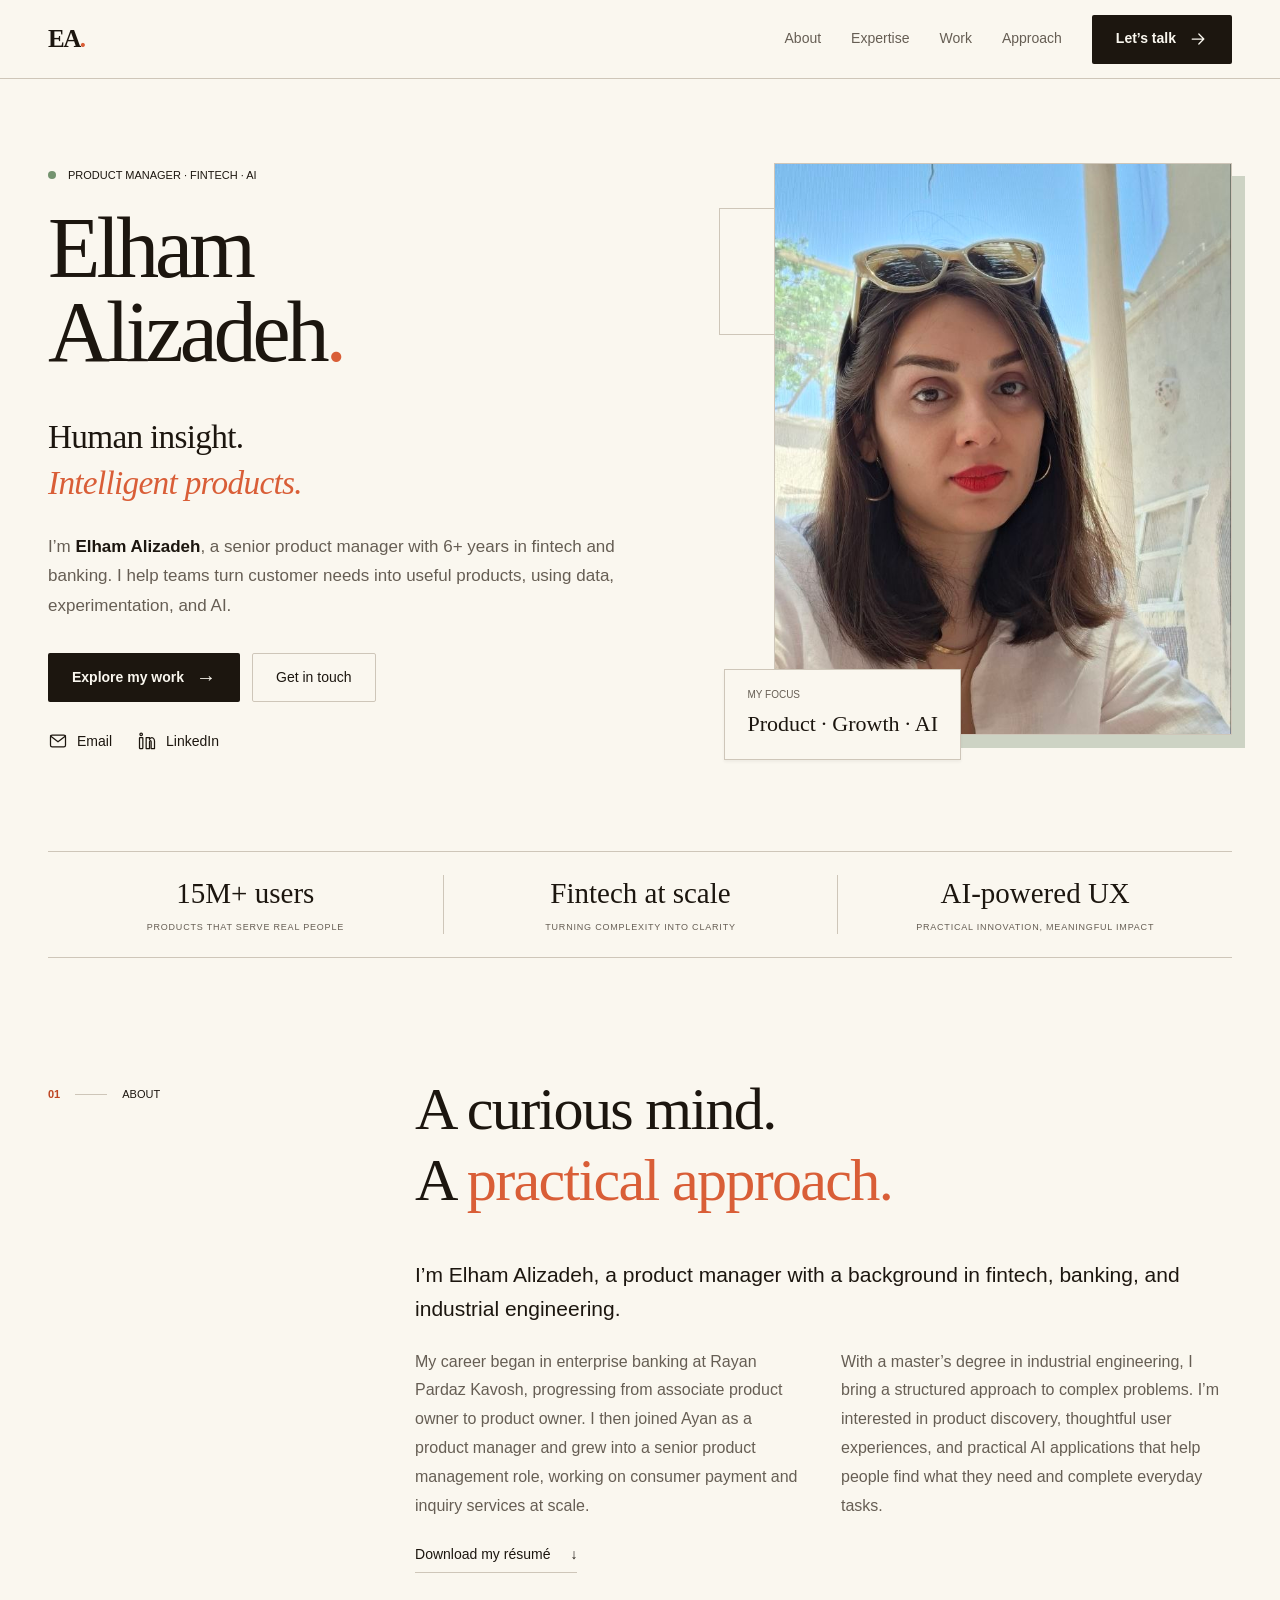
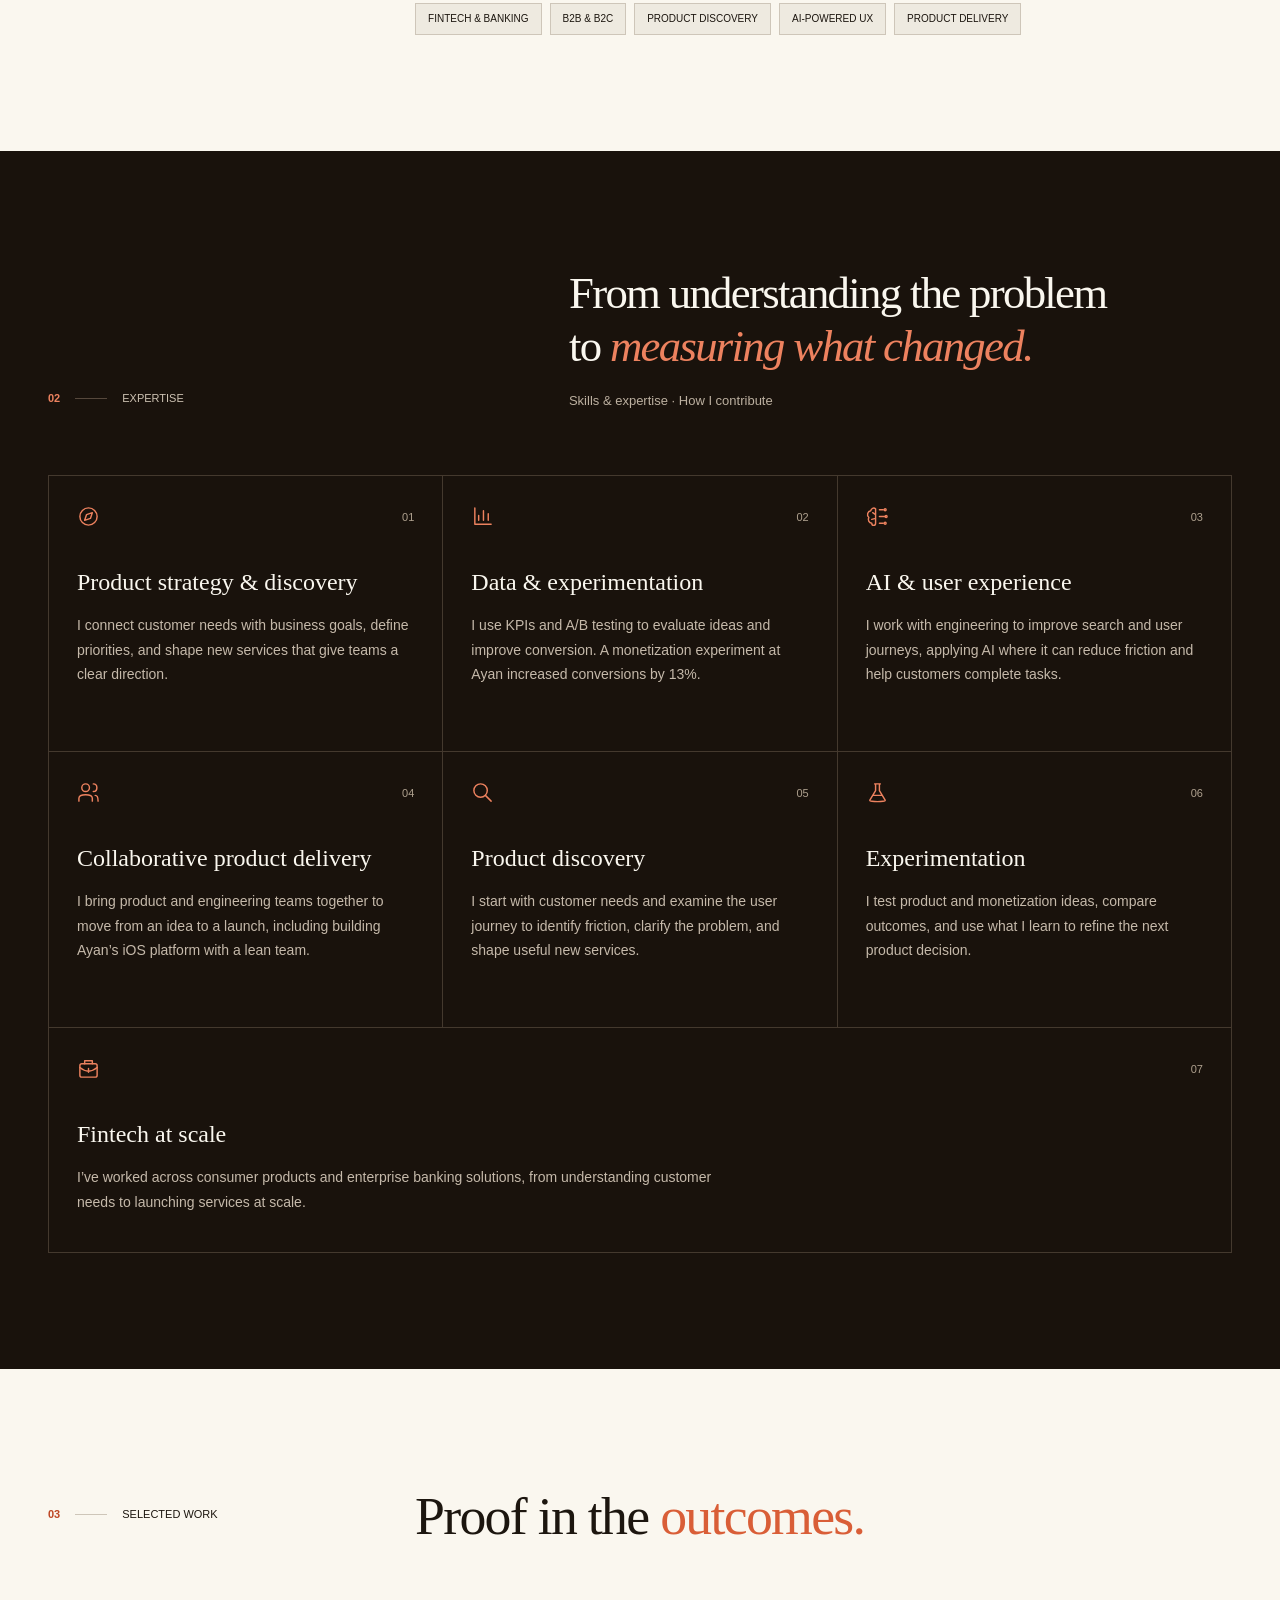
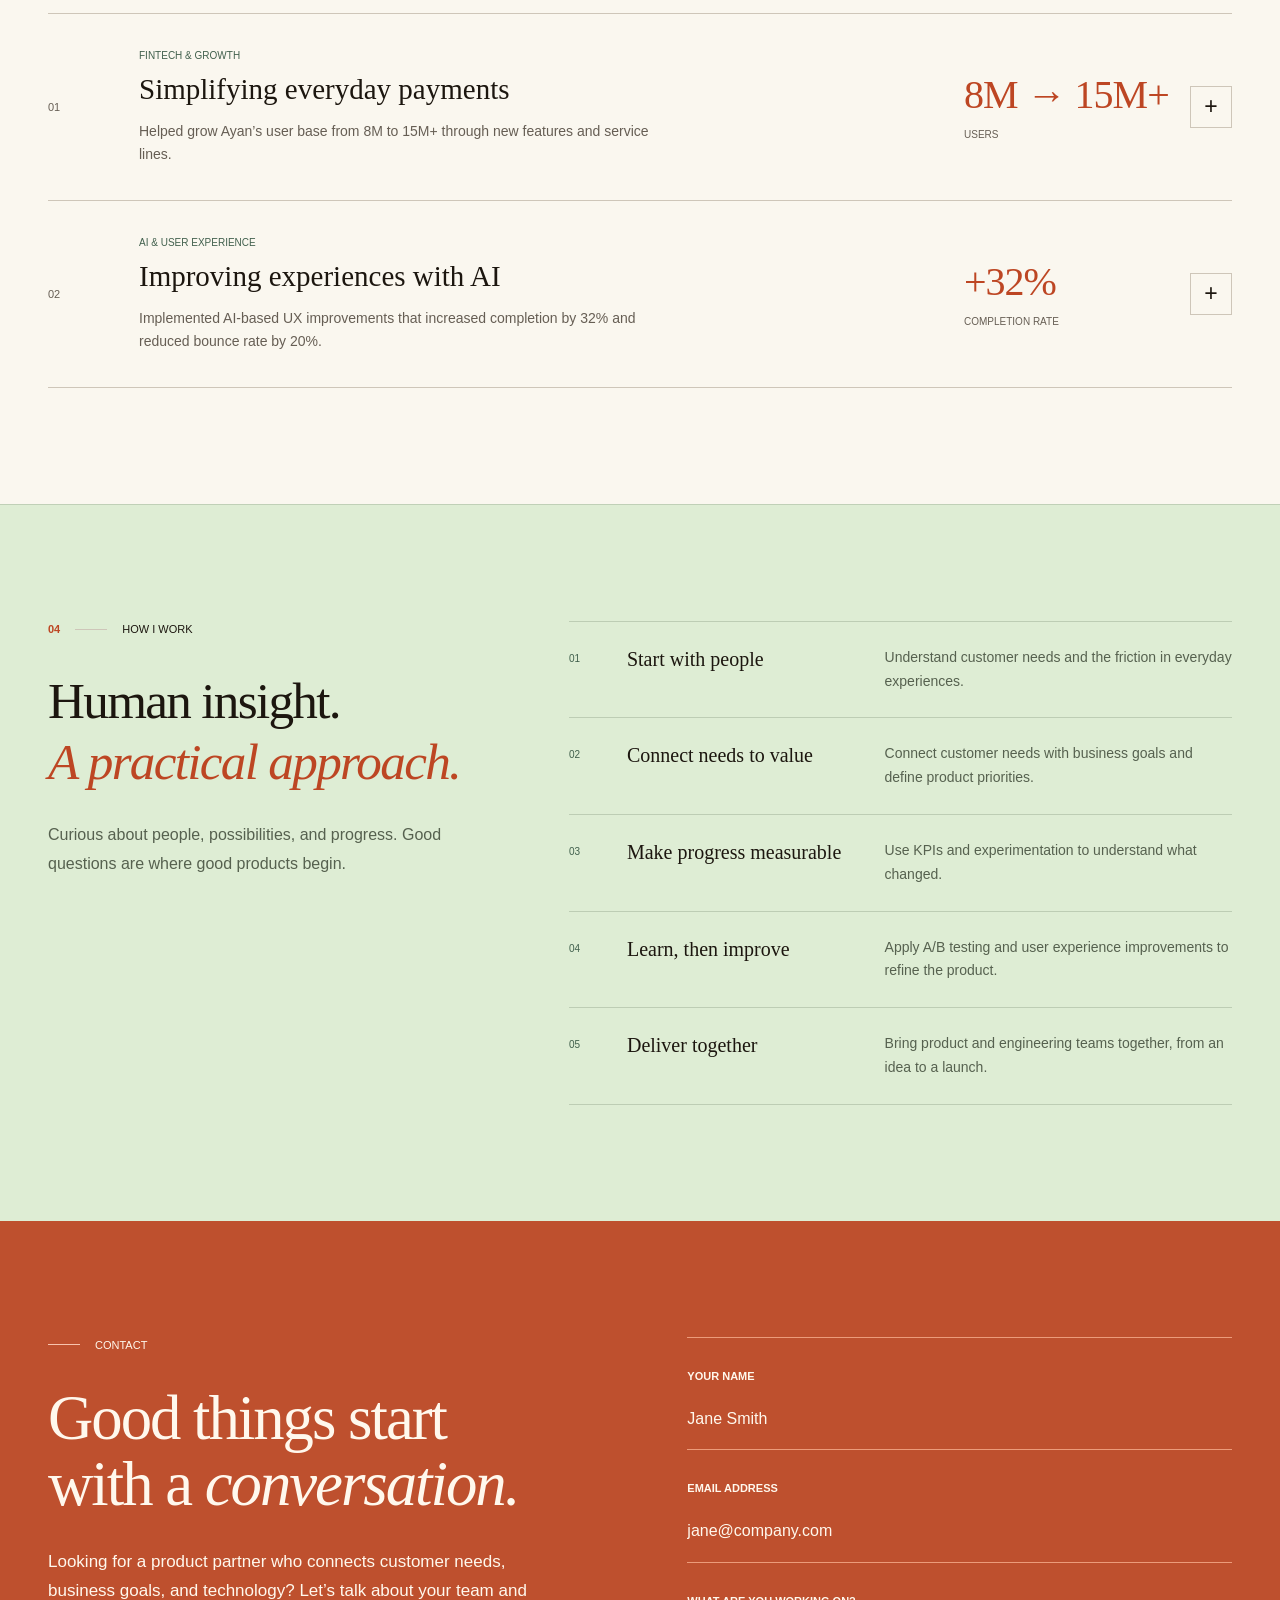
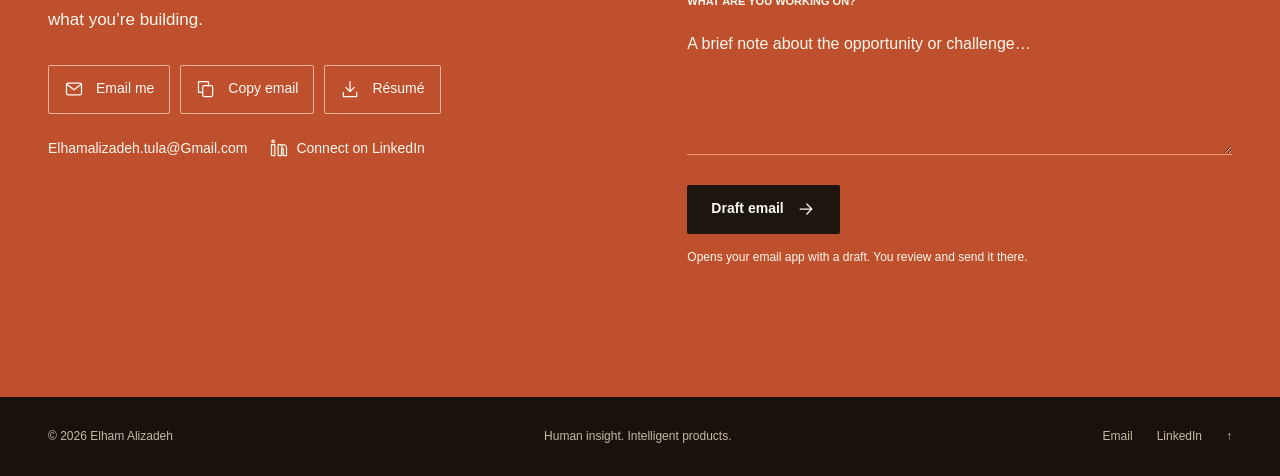
==== index.html @ b9d9b270 "Add files via upload" ====
<!doctype html>
<html lang="en">
<head>
  <meta charset="UTF-8">
  <meta name="viewport" content="width=device-width, initial-scale=1">
  <meta name="theme-color" content="#faf7ef">
  <meta name="description" content="Meet Elham Alizadeh, a senior product manager with 6+ years in fintech and banking. Explore her expertise, selected work, and ways to collaborate.">
  <meta property="og:title" content="Elham Alizadeh — Human insight. Intelligent products.">
  <meta property="og:description" content="Product management, AI, and fintech. Meet Elham and explore her selected work.">
  <meta property="og:type" content="website">
  <title>Elham Alizadeh — Product Manager</title>
  <link rel="icon" href="favicon.svg" type="image/svg+xml">
  <link rel="stylesheet" href="styles.css?v=4">
  <script src="script.js?v=3" defer></script>
</head>
<body>
  <a class="skip-link" href="#main">Skip to content</a>
  <div class="page-shell">
    <header class="site-header"><div class="header-inner"><a class="wordmark" href="#home" aria-label="Elham Alizadeh home">EA<span class="brand-dot">.</span></a><button class="menu-toggle" type="button" aria-expanded="false" aria-controls="main-nav" hidden>Menu <span aria-hidden="true">☰</span></button><nav id="main-nav" aria-label="Main navigation"><a href="#about">About</a><a href="#skills">Expertise</a><a href="#work">Work</a><a href="#approach">Approach</a><a class="button button-primary" href="#connect">Let’s talk <svg class="icon" viewBox="0 0 24 24" fill="none" stroke="currentColor" stroke-width="1.5" stroke-linecap="round" stroke-linejoin="round" aria-hidden="true"><path d="M5 12h14m-6-6 6 6-6 6"/></svg></a></nav></div></header>
    <main id="main"><section class="hero" id="home" aria-labelledby="hero-title">
        <div class="hero-copy">
          <div class="eyebrow-line"><p class="eyebrow"><span class="status-dot" aria-hidden="true"></span>Product manager · Fintech · AI</p></div>
          <h1 id="hero-title">Elham<br>Alizadeh<span class="accent">.</span></h1><p class="hero-statement">Human insight.<br><em>Intelligent products.</em></p>
          <p class="intro">I’m <strong>Elham Alizadeh</strong>, a senior product manager with 6+ years in fintech and banking. I help teams turn customer needs into useful products, using data, experimentation, and AI.</p>
          <div class="hero-actions"><a class="button button-primary" href="#work">Explore my work <span aria-hidden="true">→</span></a><a class="button button-outline" href="#connect">Get in touch</a></div>
          <div class="quick-contact"><a href="mailto:Elhamalizadeh.tula@Gmail.com"><svg class="icon" viewBox="0 0 24 24" fill="none" stroke="currentColor" stroke-width="1.5" stroke-linecap="round" stroke-linejoin="round" aria-hidden="true"><rect x="3" y="5" width="18" height="14" rx="2"/><path d="m3 6 9 7 9-7"/></svg>Email</a><a href="https://www.linkedin.com/in/elham-alizadeh-a45ab913a" target="_blank" rel="noopener noreferrer"><svg class="icon" viewBox="0 0 24 24" fill="none" stroke="currentColor" stroke-width="1.5" stroke-linecap="round" stroke-linejoin="round" aria-hidden="true"><rect x="3" y="8" width="4" height="13" rx=".5"/><circle cx="5" cy="4" r="1.5"/><path d="M11 21V8h4v2c3-4 6-1 6 2v9h-4v-8c0-2-2-2-2 0v8z"/></svg>LinkedIn</a></div>
        </div>
        <figure class="portrait"><img src="elham-alizadeh.jpg" alt="Elham Alizadeh in natural daylight, with blue sky and a cream wall behind her" width="653" height="1280" fetchpriority="high"><figcaption><span>My focus</span>Product · Growth · AI</figcaption></figure>
        
      </section><section class="proof-strip" aria-label="Experience at a glance">
        <div><p class="proof-title">15M+ users</p><p class="small-label">Products that serve real people</p></div>
        <div><p class="proof-title">Fintech at scale</p><p class="small-label">Turning complexity into clarity</p></div>
        <div><p class="proof-title">AI-powered UX</p><p class="small-label">Practical innovation, meaningful impact</p></div>
      </section><section class="about section" id="about" aria-labelledby="about-title"><p class="section-label"><span>01</span><i aria-hidden="true"></i>About</p><div class="about-content"><h2 id="about-title">A curious mind.<br>A <span class="accent">practical approach.</span></h2><div class="about-copy"><p class="large-copy">I’m Elham Alizadeh, a product manager with a background in fintech, banking, and industrial engineering.</p><p>My career began in enterprise banking at Rayan Pardaz Kavosh, progressing from associate product owner to product owner. I then joined Ayan as a product manager and grew into a senior product management role, working on consumer payment and inquiry services at scale.</p><p>With a master’s degree in industrial engineering, I bring a structured approach to complex problems. I’m interested in product discovery, thoughtful user experiences, and practical AI applications that help people find what they need and complete everyday tasks.</p><a class="text-link" href="elham-alizadeh-resume.pdf" download>Download my résumé <span aria-hidden="true">↓</span></a></div><ul class="tags" aria-label="Areas of experience"><li>Fintech &amp; banking</li><li>B2B &amp; B2C</li><li>Product discovery</li><li>AI-powered UX</li><li>Product delivery</li></ul></div></section><section class="skills section" id="skills" aria-labelledby="skills-title"><div class="section-inner"><div class="section-heading"><p class="section-label"><span>02</span><i aria-hidden="true"></i>Expertise</p><div><h2 id="skills-title">From understanding the problem<br>to <em>measuring what changed.</em></h2><p class="section-intro">Skills &amp; expertise · How I contribute</p></div></div><div class="skills-grid"><article><div class="skill-top"><svg class="icon" viewBox="0 0 24 24" fill="none" stroke="currentColor" stroke-width="1.5" stroke-linecap="round" stroke-linejoin="round" aria-hidden="true"><circle cx="12" cy="12" r="9"/><path d="m16 8-2 6-6 2 2-6z"/></svg><span>01</span></div><h3>Product strategy &amp; discovery</h3><p>I connect customer needs with business goals, define priorities, and shape new services that give teams a clear direction.</p></article><article><div class="skill-top"><svg class="icon" viewBox="0 0 24 24" fill="none" stroke="currentColor" stroke-width="1.5" stroke-linecap="round" stroke-linejoin="round" aria-hidden="true"><path d="M4 3v17h17M8 16v-5m5 5V6m5 10V9"/></svg><span>02</span></div><h3>Data &amp; experimentation</h3><p>I use KPIs and A/B testing to evaluate ideas and improve conversion. A monetization experiment at Ayan increased conversions by 13%.</p></article><article><div class="skill-top"><svg class="icon" viewBox="0 0 24 24" fill="none" stroke="currentColor" stroke-width="1.5" stroke-linecap="round" stroke-linejoin="round" aria-hidden="true"><path d="M10 4a3 3 0 0 0-5 2 4 4 0 0 0-2 7 4 4 0 0 0 3 6c0 3 4 3 4 0V4Zm4 1h4m-4 7h6m-6 7h4M7 8l3 2M6 15l4-1"/><circle cx="20" cy="5" r="1"/><circle cx="21" cy="12" r="1"/><circle cx="20" cy="19" r="1"/></svg><span>03</span></div><h3>AI &amp; user experience</h3><p>I work with engineering to improve search and user journeys, applying AI where it can reduce friction and help customers complete tasks.</p></article><article><div class="skill-top"><svg class="icon" viewBox="0 0 24 24" fill="none" stroke="currentColor" stroke-width="1.5" stroke-linecap="round" stroke-linejoin="round" aria-hidden="true"><circle cx="9" cy="7" r="4"/><path d="M2 21v-3c0-5 14-5 14 0v3M17 3c5 0 5 8 0 8m2 4c3 0 3 4 3 6"/></svg><span>04</span></div><h3>Collaborative product delivery</h3><p>I bring product and engineering teams together to move from an idea to a launch, including building Ayan’s iOS platform with a lean team.</p></article><article><div class="skill-top"><svg class="icon" viewBox="0 0 24 24" fill="none" stroke="currentColor" stroke-width="1.5" stroke-linecap="round" stroke-linejoin="round" aria-hidden="true"><circle cx="10" cy="10" r="7"/><path d="m15 15 6 6"/></svg><span>05</span></div><h3>Product discovery</h3><p>I start with customer needs and examine the user journey to identify friction, clarify the problem, and shape useful new services.</p></article><article><div class="skill-top"><svg class="icon" viewBox="0 0 24 24" fill="none" stroke="currentColor" stroke-width="1.5" stroke-linecap="round" stroke-linejoin="round" aria-hidden="true"><path d="M9 3h6m-5 0v7L4 20c-1 2 17 2 16 0l-6-10V3M8 15h8"/></svg><span>06</span></div><h3>Experimentation</h3><p>I test product and monetization ideas, compare outcomes, and use what I learn to refine the next product decision.</p></article><article><div class="skill-top"><svg class="icon" viewBox="0 0 24 24" fill="none" stroke="currentColor" stroke-width="1.5" stroke-linecap="round" stroke-linejoin="round" aria-hidden="true"><rect x="3" y="7" width="18" height="14" rx="2"/><path d="M8 7V4h8v3M3 11c6 5 12 5 18 0m-9 1v4"/></svg><span>07</span></div><h3>Fintech at scale</h3><p>I’ve worked across consumer products and enterprise banking solutions, from understanding customer needs to launching services at scale.</p></article></div></div></section><section class="work section" id="work" aria-labelledby="work-title"><div class="section-heading"><p class="section-label"><span>03</span><i aria-hidden="true"></i>Selected work</p><h2 id="work-title">Proof in the <span class="accent">outcomes.</span></h2></div><div class="project-grid"><article class="project"><details><summary><span class="project-number">01</span><span class="project-overview"><span class="project-category">Fintech & growth</span><span class="project-title">Simplifying everyday payments</span><span class="project-description">Helped grow Ayan’s user base from 8M to 15M+ through new features and service lines.</span></span><span class="project-metric"><strong>8M → 15M+</strong><span>users</span></span><span class="expand-mark" aria-hidden="true">+</span></summary><div class="project-detail"><p>At Ayan, I helped grow the user base from 8M to more than 15M through new features and service lines, and launched an iOS platform with a lean product and engineering team.</p><p><strong>My focus:</strong> product strategy, service discovery, and delivery.</p><p class="result">8M → 15M+ users</p></div></details></article><article class="project"><details><summary><span class="project-number">02</span><span class="project-overview"><span class="project-category">AI & user experience</span><span class="project-title">Improving experiences with AI</span><span class="project-description">Implemented AI-based UX improvements that increased completion by 32% and reduced bounce rate by 20%.</span></span><span class="project-metric"><strong>+32%</strong><span>completion rate</span></span><span class="expand-mark" aria-hidden="true">+</span></summary><div class="project-detail"><p>At Ayan, I implemented AI-based UX enhancements that reduced bounce rate by 20% and increased completion rate by 32%. I also collaborated with engineering to improve search accuracy from 45% to 83%.</p><p><strong>My focus:</strong> user experience, experimentation, and collaboration with engineering.</p><p class="result">+32% completion rate</p></div></details></article></div></section><section class="approach section" id="approach" aria-labelledby="approach-title"><div class="section-inner approach-grid"><div><p class="section-label"><span>04</span><i aria-hidden="true"></i>How I work</p><h2 id="approach-title">Human insight.<br><em>A practical approach.</em></h2><p class="approach-intro">Curious about people, possibilities, and progress. Good questions are where good products begin.</p></div><ol class="approach-list"><li><span>01</span><h3>Start with people</h3><p>Understand customer needs and the friction in everyday experiences.</p></li><li><span>02</span><h3>Connect needs to value</h3><p>Connect customer needs with business goals and define product priorities.</p></li><li><span>03</span><h3>Make progress measurable</h3><p>Use KPIs and experimentation to understand what changed.</p></li><li><span>04</span><h3>Learn, then improve</h3><p>Apply A/B testing and user experience improvements to refine the product.</p></li><li><span>05</span><h3>Deliver together</h3><p>Bring product and engineering teams together, from an idea to a launch.</p></li></ol></div></section><section class="contact section" id="connect" aria-labelledby="contact-title"><div class="section-inner contact-grid"><div class="contact-copy"><p class="section-label"><span></span><i aria-hidden="true"></i>Contact</p><h2 id="contact-title">Good things start<br>with a <em>conversation.</em></h2><p class="contact-intro">Looking for a product partner who connects customer needs, business goals, and technology? Let’s talk about your team and what you’re building.</p><div class="contact-actions"><a class="button button-outline" href="mailto:Elhamalizadeh.tula@Gmail.com"><svg class="icon" viewBox="0 0 24 24" fill="none" stroke="currentColor" stroke-width="1.5" stroke-linecap="round" stroke-linejoin="round" aria-hidden="true"><rect x="3" y="5" width="18" height="14" rx="2"/><path d="m3 6 9 7 9-7"/></svg>Email me</a><button class="button button-outline" id="copy-email" type="button" hidden><svg class="icon" viewBox="0 0 24 24" fill="none" stroke="currentColor" stroke-width="1.5" stroke-linecap="round" stroke-linejoin="round" aria-hidden="true"><rect x="8" y="8" width="12" height="13" rx="2"/><path d="M15 8V3H3v13h5"/></svg><span>Copy email</span></button><a class="button button-outline" href="elham-alizadeh-resume.pdf" download><svg class="icon" viewBox="0 0 24 24" fill="none" stroke="currentColor" stroke-width="1.5" stroke-linecap="round" stroke-linejoin="round" aria-hidden="true"><path d="M12 3v12m-5-5 5 5 5-5M4 16v5h16v-5"/></svg>Résumé</a></div><div class="contact-links"><a href="mailto:Elhamalizadeh.tula@Gmail.com">Elhamalizadeh.tula@Gmail.com</a><a href="https://www.linkedin.com/in/elham-alizadeh-a45ab913a" target="_blank" rel="noopener noreferrer"><svg class="icon" viewBox="0 0 24 24" fill="none" stroke="currentColor" stroke-width="1.5" stroke-linecap="round" stroke-linejoin="round" aria-hidden="true"><rect x="3" y="8" width="4" height="13" rx=".5"/><circle cx="5" cy="4" r="1.5"/><path d="M11 21V8h4v2c3-4 6-1 6 2v9h-4v-8c0-2-2-2-2 0v8z"/></svg>Connect on LinkedIn</a></div><p id="copy-status" role="status" class="copy-status"></p></div><form class="inquiry-form" id="inquiry-form" hidden><label for="inquiry-name">Your name</label><input id="inquiry-name" name="name" autocomplete="name" placeholder="Jane Smith" required maxlength="100"><label for="inquiry-email">Email address</label><input id="inquiry-email" name="email" type="email" autocomplete="email" placeholder="jane@company.com" required maxlength="254"><label for="inquiry-message">What are you working on?</label><textarea id="inquiry-message" name="message" placeholder="A brief note about the opportunity or challenge…" required maxlength="3000" rows="4"></textarea><button class="button button-primary" type="submit">Draft email <svg class="icon" viewBox="0 0 24 24" fill="none" stroke="currentColor" stroke-width="1.5" stroke-linecap="round" stroke-linejoin="round" aria-hidden="true"><path d="M5 12h14m-6-6 6 6-6 6"/></svg></button><p class="form-note">Opens your email app with a draft. You review and send it there.</p><p id="form-status" role="status"></p></form></div></section></main>
    <footer><div class="footer-inner"><span>© <span id="year">2026</span> Elham Alizadeh</span><p>Human insight. Intelligent products.</p><div><a href="mailto:Elhamalizadeh.tula@Gmail.com">Email</a><a href="https://www.linkedin.com/in/elham-alizadeh-a45ab913a" target="_blank" rel="noopener noreferrer">LinkedIn</a><a href="#home" aria-label="Back to top">↑</a></div></div></footer>
  </div>
</body>
</html>
---- styles.css ----
/* Elham Alizadeh — reference refinement. Plain CSS, no runtime dependencies. */
:root {
  --paper: #faf7ef;
  --ink: #1c160f;
  --muted: #665e54;
  --line: #cec6b9;
  --accent: #d95e37;
  --accent-text: #bd4623;
  --sage: #deedd4;
  --dark: #19120c;
  --serif: Georgia, "Times New Roman", serif;
  --sans: "Segoe UI", Arial, sans-serif;
  --container: 1200px;
}
* { box-sizing: border-box; }
html { scroll-behavior: smooth; scroll-padding-top: 105px; }
body { margin: 0; color: var(--ink); background: var(--paper); font-family: var(--sans); font-size: 16px; line-height: 1.65; -webkit-font-smoothing: antialiased; }
h1,h2,h3,p,figure { margin: 0; }
a { color: inherit; text-decoration: none; }
button,input,textarea { font: inherit; }
button,a,summary { -webkit-tap-highlight-color: transparent; }
button { cursor: pointer; }
button:disabled { cursor: wait; }
button[hidden], [hidden] { display: none !important; }
img { display: block; width: 100%; }
a:focus-visible,button:focus-visible,summary:focus-visible,input:focus-visible,textarea:focus-visible { outline: 3px solid #426644; outline-offset: 6px; }
::selection { background: #e5c4aa; color: var(--ink); }
.icon { width: 20px; height: 20px; flex: 0 0 auto; vertical-align: middle; }
.accent,em { color: var(--accent); }
em { font-weight: inherit; }
.skip-link { position: fixed; top: -80px; left: 20px; z-index: 100; padding: 12px 20px; color: white; background: var(--ink); }
.skip-link:focus { top: 10px; }
.hero,.proof-strip,.about,.work,.section-inner,.header-inner,.footer-inner { width: min(var(--container),calc(100% - 96px)); margin-inline: auto; }
.section { padding-block: 116px; scroll-margin-top: 0; }
.section-label { display: flex; gap: 15px; align-items: center; text-transform: uppercase; font-size: 11px; font-weight: 500; line-height: 1.5; white-space: nowrap; }
.section-label>span { color: var(--accent-text); font-family: var(--sans); font-weight: 650; }
.section-label>span:empty { display: none; }
.section-label i { width: 32px; height: 1px; background: var(--line); }
h2 { font-family: var(--serif); font-size: clamp(38px,4.2vw,60px); line-height: 1.18; font-weight: 400; letter-spacing: -1.7px; }
h3 { font-family: var(--serif); font-weight: 400; line-height: 1.3; }
.button { display: inline-flex; align-items: center; justify-content: center; gap: 12px; min-height: 49px; padding: 12px 23px; border: 1px solid transparent; border-radius: 2px; font-size: 14px; font-weight: 600; line-height: 1.4; transition: background .18s ease,color .18s ease,border-color .18s ease,transform .18s ease; }
.button-primary { background: var(--ink); color: var(--paper); }
.button-primary:hover { background: #393025; transform: translateY(-2px); }
.button-outline { background: transparent; border-color: var(--line); font-weight: 500; }
.button-outline:hover { background: var(--ink); border-color: var(--ink); color: var(--paper); }
.button>span[aria-hidden] { font-size: 20px; line-height: 1; }
.text-link { display: inline-flex; align-items: center; gap: 20px; padding-bottom: 4px; border-bottom: 1px solid var(--line); }
.text-link:hover { color: var(--accent-text); border-color: currentColor; }
/* Persistent, understated navigation. */
.site-header { position: sticky; top: 0; z-index: 20; background: rgb(250 247 239 / 96%); border-bottom: 1px solid var(--line); backdrop-filter: blur(12px); }
.header-inner { display: flex; justify-content: space-between; align-items: center; min-height: 78px; gap: 28px; }
.wordmark { font-family: var(--serif); font-size: 25px; font-weight: 700; letter-spacing: -1.5px; }
.brand-dot { color: var(--accent); }
nav { display: flex; align-items: center; gap: 30px; }
nav>a:not(.button) { color: var(--muted); font-size: 14px; position: relative; padding-block: 9px; }
nav>a:not(.button)::after { content: ""; position: absolute; bottom: 3px; left: 0; width: 100%; height: 1px; background: var(--accent); transform: scaleX(0); transform-origin: left; transition: transform .2s; }
nav>a:hover::after,nav>a[aria-current="location"]::after { transform: scaleX(1); }
nav>a[aria-current="location"] { color: var(--ink); }
.menu-toggle { display: none; background: transparent; border: 1px solid var(--line); padding: 8px 12px; color: var(--ink); }
/* Hero retains the real photo and professional introduction. */
.hero { display: grid; grid-template-columns: minmax(0,1.38fr) minmax(0,1fr); gap: 95px; align-items: center; padding-block: 84px 94px; }
.eyebrow { font-size: 11px; font-weight: 500; line-height: 1.5; text-transform: uppercase; display: flex; align-items: center; gap: 12px; }
.status-dot { display: inline-block; width: 8px; height: 8px; border-radius: 50%; background: #74936f; flex: 0 0 auto; }
h1 { font-family: var(--serif); font-size: clamp(64px,6.7vw,101px); line-height: .98; letter-spacing: -4px; font-weight: 500; margin-top: 24px; }
.hero-statement { font-family: var(--serif); font-size: clamp(26px,2.6vw,37px); line-height: 1.4; margin-top: 38px; letter-spacing: -.7px; }
.intro { margin-top: 25px; font-size: 17px; line-height: 1.75; color: var(--muted); max-width: 610px; }
.intro strong { color: var(--ink); font-weight: 600; }
.hero-actions { display: flex; flex-wrap: wrap; gap: 12px; margin-top: 32px; }
.quick-contact { display: flex; gap: 25px; margin-top: 28px; font-size: 14px; }
.quick-contact a { display: inline-flex; gap: 9px; align-items: center; }
.quick-contact a:hover { color: var(--accent-text); }
.portrait { position: relative; isolation: isolate; margin-bottom: 22px; }
.portrait::before { content: ""; position: absolute; inset: 13px -13px -13px 13px; z-index: -1; background: #cdd3c4; }
.portrait::after { content: ""; position: absolute; width: 125px; height: 125px; left: -55px; top: 45px; border: 1px solid var(--line); z-index: -2; }
.portrait img { height: auto; aspect-ratio: 4/5; object-fit: cover; object-position: 50% 34%; border: 1px solid var(--line); }
.portrait figcaption { position: absolute; left: -50px; bottom: -25px; min-width: 235px; padding: 17px 22px; background: var(--paper); border: 1px solid var(--line); box-shadow: 0 2px 3px #1c160f0d; font-family: var(--serif); font-size: 22px; }
.portrait figcaption>span { display: block; font-family: var(--sans); text-transform: uppercase; font-size: 10px; color: var(--muted); margin-bottom: 2px; }
.proof-strip { border-block: 1px solid var(--line); display: grid; grid-template-columns: repeat(3,minmax(0,1fr)); padding: 23px 0; }
.proof-strip>div { padding: 0 20px; text-align: center; }
.proof-strip>div+div { border-left: 1px solid var(--line); }
.proof-title { font-family: var(--serif); font-size: 29px; line-height: 1.3; }
.small-label { font-size: 9px; color: var(--muted); text-transform: uppercase; letter-spacing: .8px; margin-top: 7px; }
/* Numbered, editorial About layout. */
.about { display: grid; grid-template-columns: 27% minmax(0,1fr); gap: 4%; }
.about>.section-label { align-self: start; padding-top: 12px; }
.about h2 { font-size: clamp(40px,4.7vw,68px); margin-bottom: 42px; }
.about-copy { display: grid; grid-template-columns: 1fr 1fr; column-gap: 35px; row-gap: 22px; color: var(--muted); font-size: 16px; line-height: 1.8; }
.about-copy .large-copy { grid-column: 1/-1; color: var(--ink); font-size: 21px; line-height: 1.6; }
.about-copy .text-link { grid-column: 1/-1; justify-self: start; font-size: 14px; color: var(--ink); }
.tags { list-style: none; display: flex; flex-wrap: wrap; gap: 8px; padding: 0; margin: 30px 0 0; }
.tags li { font-size: 10px; text-transform: uppercase; border: 1px solid var(--line); background: #eeeae0; padding: 7px 12px; }
.section-heading { display: grid; grid-template-columns: 40% minmax(0,1fr); gap: 4%; margin-bottom: 64px; align-items: end; }
.section-heading .section-label { padding-bottom: 5px; }
/* Full-bleed expertise panel and fine-border card grid. */
.skills { background: var(--dark); color: var(--paper); }
.skills .section-label { color: #cdc2b3; }
.skills .section-label>span { color: #ed825f; }
.skills .section-label i { background: #56483c; }
.skills em { color: #ed825f; }
.skills h2 { font-size: clamp(35px,3.5vw,52px); }
.section-intro { margin-top: 17px; font-size: 13px; color: #bcb0a0; }
.skills-grid { display: grid; grid-template-columns: repeat(3,minmax(0,1fr)); border-top: 1px solid #44392e; border-left: 1px solid #44392e; }
.skills-grid article { padding: 29px 28px 38px; border-right: 1px solid #44392e; border-bottom: 1px solid #44392e; min-height: 276px; transition: background .2s; }
.skills-grid article:hover { background: #241b12; }
.skills-grid article:last-child { grid-column: 1/-1; min-height: 225px; }
.skills-grid article:last-child p { max-width: 660px; }
.skill-top { display: flex; justify-content: space-between; align-items: center; margin-bottom: 39px; }
.skill-top .icon { color: #ed825f; width: 23px; height: 23px; }
.skill-top>span { color: #aea08e; font-size: 11px; }
.skills-grid h3 { font-size: 24px; margin-bottom: 15px; }
.skills-grid p { color: #c5b9aa; line-height: 1.75; font-size: 14px; }
/* Preserve native project disclosures, styled as outcome-led rows. */
.work .section-heading { grid-template-columns: 27% 1fr; align-items: center; }
.project-grid { border-top: 1px solid var(--line); }
.project { border-bottom: 1px solid var(--line); }
.project summary { list-style: none; cursor: pointer; display: grid; grid-template-columns: 65px minmax(0,1fr) 200px 42px; gap: 26px; align-items: center; padding: 34px 0; }
.project summary::-webkit-details-marker { display: none; }
.project summary:hover .project-title { color: var(--accent-text); }
.project-number { font-size: 11px; color: var(--muted); }
.project-category { display: block; color: #41604d; text-transform: uppercase; font-size: 10px; margin-bottom: 7px; }
.project-title { display: block; font: 29px/1.25 var(--serif); transition: color .18s; }
.project-description { display: block; font-size: 14px; line-height: 1.65; color: var(--muted); margin-top: 12px; max-width: 530px; }
.project-metric strong { display: block; font: 40px/1.2 var(--serif); color: var(--accent-text); white-space: nowrap; letter-spacing: -1px; }
.project-metric>span { display: block; font-size: 10px; text-transform: uppercase; color: var(--muted); margin-top: 8px; }
.expand-mark { display: grid; place-items: center; width: 42px; height: 42px; border: 1px solid var(--line); font-size: 23px; font-weight: 300; transition: transform .2s,background .2s; }
.project summary:hover .expand-mark { background: #eee7da; }
details[open] .expand-mark { transform: rotate(45deg); }
.project-detail { margin: 0 85px 32px 91px; padding: 22px 27px; background: #eeeae1; color: var(--muted); font-size: 15px; line-height: 1.8; }
.project-detail p+p { margin-top: 12px; }
.project-detail .result { font-family: var(--serif); font-size: 24px; color: var(--accent-text); }
/* Sage approach section uses content derived from existing expertise. */
.approach { background: var(--sage); border-top: 1px solid #c0d0b7; }
.approach-grid { display: grid; grid-template-columns: 38% minmax(0,1fr); gap: 6%; }
.approach h2 { font-size: clamp(37px,4vw,57px); margin-top: 34px; }
.approach em { color: var(--accent-text); }
.approach-intro { font-size: 16px; color: #56614f; line-height: 1.8; margin-top: 29px; max-width: 395px; }
.approach-list { list-style: none; counter-reset: steps; padding: 0; margin: 0; border-top: 1px solid #bdcdb4; }
.approach-list li { display: grid; grid-template-columns: 40px 1fr 1.45fr; align-items: start; gap: 18px; border-bottom: 1px solid #bdcdb4; padding: 24px 0; }
.approach-list li>span { font-size: 10px; color: #41604d; padding-top: 5px; }
.approach-list h3 { font-size: 20px; }
.approach-list p { font-size: 14px; color: #56614f; line-height: 1.7; }
/* Contact form drafts an email; no server or false submission state. */
.contact { background: #be502e; color: #fff8ed; }
.contact-grid { display: grid; grid-template-columns: 1fr 1fr; gap: 8%; }
.contact .section-label { color: #fff8ed; }
.contact .section-label i { background: #f8c3ad; }
.contact h2 { font-size: clamp(42px,4.9vw,70px); line-height: 1.05; margin-top: 33px; letter-spacing: -2px; }
.contact h2 em { color: inherit; }
.contact-intro { margin-top: 30px; max-width: 480px; font-size: 17px; line-height: 1.7; }
.contact-actions { display: flex; flex-wrap: wrap; gap: 10px; margin-top: 30px; }
.contact .button-outline { border-color: #f2b59b; color: #fffaf3; padding: 12px 15px; }
.contact .button-outline:hover { color: var(--ink); background: var(--paper); border-color: var(--paper); }
.contact-links { display: flex; flex-wrap: wrap; gap: 13px 22px; margin-top: 23px; font-size: 14px; }
.contact-links a { display: inline-flex; gap: 7px; align-items: center; overflow-wrap: anywhere; max-width: 100%; text-underline-offset: 5px; }
.contact-links a:hover { text-decoration: underline; }
.copy-status { font-size: 13px; min-height: 1.7em; margin-top: 10px; }
.inquiry-form { border-top: 1px solid #ec9b7a; padding-top: 29px; }
.inquiry-form label { display: block; font-size: 11px; font-weight: 650; text-transform: uppercase; margin-bottom: 8px; }
.inquiry-form input,.inquiry-form textarea { width: 100%; display: block; border: 0; border-radius: 0; border-bottom: 1px solid #ec9b7a; color: #fff; background: transparent; padding: 13px 0 17px; margin-bottom: 29px; resize: vertical; min-width: 0; outline-offset: 3px; }
.inquiry-form input::placeholder,.inquiry-form textarea::placeholder { color: #fff8ed; opacity: 1; }
.inquiry-form textarea { min-height: 130px; }
.inquiry-form .button-primary { margin-top: 1px; }
.form-note,#form-status { font-size: 12px; margin-top: 14px; max-width: 350px; line-height: 1.6; }
.contact :focus-visible { outline-color: #fff6e9; }
footer { background: var(--dark); color: #c5b9aa; }
.footer-inner { display: flex; align-items: center; justify-content: space-between; gap: 24px; padding-block: 30px; font-size: 12px; }
.footer-inner>div { display: flex; gap: 24px; }
footer a:hover { color: #fff8ed; }
/* Subtle entrance animation never hides content behind JavaScript. */
@media(prefers-reduced-motion:no-preference){.hero-copy,.portrait{animation:appear .65s ease-out both}.portrait{animation-delay:.12s}@keyframes appear{from{opacity:0;transform:translateY(12px)}to{opacity:1;transform:translateY(0)}}}
@media(min-width:1700px){:root{--container:1440px}.hero{gap:135px;padding-block:100px 110px}h1{font-size:115px}.hero-statement{font-size:39px}.intro{font-size:19px}.portrait img{aspect-ratio:4/5}.section{padding-block:130px}.header-inner{min-height:88px}}
@media(max-width:1100px){.hero{gap:58px;grid-template-columns:1.2fr 1fr}h1{font-size:70px;letter-spacing:-3px}.hero-statement{font-size:30px}.intro{font-size:16px}.portrait figcaption{left:-25px;min-width:200px;font-size:19px}.section{padding-block:85px}.skills-grid article{padding:24px}.skills-grid h3{font-size:22px}.about{grid-template-columns:20% 1fr}.about-copy{column-gap:25px}.project summary{grid-template-columns:35px minmax(0,1fr) 165px 38px;gap:20px}.project-metric strong{font-size:32px}.project-title{font-size:26px}.approach-grid{grid-template-columns:35% 1fr;gap:5%}.approach-list li{grid-template-columns:25px 1fr 1.3fr;gap:12px}.contact-grid{gap:5%}.contact h2{font-size:52px}}
@media(max-width:800px){.hero,.proof-strip,.about,.work,.section-inner,.header-inner,.footer-inner{width:calc(100% - 48px)}.header-inner{min-height:70px}nav{gap:19px}nav>a:not(.button){font-size:13px}nav .button{padding:10px 16px;min-height:44px}.hero{padding-block:60px 65px;gap:35px}h1{font-size:58px;letter-spacing:-2px}.hero-statement{font-size:27px;margin-top:27px}.intro{font-size:15px}.portrait::after{left:-20px;width:80px;height:80px}.portrait figcaption{left:-12px;min-width:190px;padding:12px 16px}.hero-actions .button{padding:12px 16px;font-size:13px}.quick-contact{font-size:13px;gap:20px}.proof-title{font-size:23px}.small-label{font-size:8px}.section{padding-block:70px}.about{grid-template-columns:1fr;gap:27px}.about h2{font-size:50px;margin-bottom:30px}.section-heading{grid-template-columns:1fr;gap:25px;margin-bottom:40px}.skills-grid{grid-template-columns:repeat(2,minmax(0,1fr))}.skills-grid article{min-height:260px}.skills-grid article:last-child{min-height:210px}.work .section-heading{grid-template-columns:1fr}.project summary{grid-template-columns:25px minmax(0,1fr) 130px 34px;gap:14px}.project-metric strong{font-size:27px}.expand-mark{width:34px;height:34px}.project-detail{margin-left:39px;margin-right:0}.approach-grid{grid-template-columns:1fr;gap:38px}.approach h2{margin-top:25px}.approach-intro{max-width:550px}.approach-list li{grid-template-columns:35px 1fr 1.7fr;padding-block:24px}.contact-grid{grid-template-columns:1fr;gap:40px}.contact h2{max-width:600px;font-size:58px}.contact-intro{max-width:600px}.inquiry-form{max-width:none}.contact-links{gap:15px 25px}.footer-inner{flex-wrap:wrap;gap:15px}.footer-inner>p{order:3;width:100%;font-size:11px}}
@media(max-width:600px){html{scroll-padding-top:82px}.hero,.proof-strip,.about,.work,.section-inner,.header-inner,.footer-inner{width:calc(100% - 40px)}.header-inner{flex-wrap:wrap;gap:0;padding-block:12px}.wordmark{font-size:25px}.js .menu-toggle{display:inline-flex;gap:18px;align-items:center;min-height:42px}.site-header nav{width:100%;flex-wrap:wrap;gap:5px 18px;padding-top:14px;padding-bottom:6px;justify-content:flex-start}.js .site-header nav:not(.is-open){display:none}.site-header nav>a:not(.button){font-size:14px;min-height:42px;display:inline-flex;align-items:center}.site-header nav .button{margin-top:6px;width:100%;min-height:46px}.hero{grid-template-columns:1fr;gap:45px;padding-block:40px 55px}.eyebrow{font-size:10px;gap:9px}h1{font-size:clamp(55px,13.6vw,75px);line-height:.98;letter-spacing:-2px;margin-top:23px}.hero-statement{font-size:29px;margin-top:26px}.hero-statement br{display:none}.hero-statement em{display:block}.intro{font-size:16px;line-height:1.7;margin-top:22px}.hero-actions{margin-top:26px;gap:10px}.hero-actions .button{font-size:14px;padding:13px 17px}.quick-contact{font-size:14px;margin-top:22px}.portrait{width:calc(100% - 22px);max-width:400px;justify-self:center;margin-bottom:25px}.portrait img{aspect-ratio:4/4.7;object-position:50% 32%}.portrait::after{left:-11px;top:32px;width:70px;height:80px}.portrait::before{inset:10px -10px -10px 10px}.portrait figcaption{left:-10px;bottom:-22px;font-size:21px;padding:12px 18px}.proof-strip{padding-block:18px;gap:0}.proof-strip>div{padding-inline:8px}.proof-title{font-size:18px}.small-label{font-size:8px;letter-spacing:0;line-height:1.5}.section{padding-block:58px}.about{gap:22px}.about h2{font-size:40px;letter-spacing:-1.3px}.about-copy{grid-template-columns:1fr;gap:20px;font-size:15px;line-height:1.8}.about-copy .large-copy{font-size:19px}.tags{margin-top:25px;gap:7px}.tags li{font-size:9px;padding:6px 9px}.skills h2{font-size:37px;letter-spacing:-1.2px}.skills h2 br{display:none}.section-heading{gap:22px;margin-bottom:34px}.section-intro{font-size:12px}.skills-grid{grid-template-columns:1fr}.skills-grid article,.skills-grid article:last-child{min-height:0;padding:25px}.skill-top{margin-bottom:25px}.skills-grid h3{font-size:25px;margin-bottom:12px}.skills-grid p{font-size:15px}.work h2{font-size:40px;letter-spacing:-1.3px}.project summary{grid-template-columns:24px minmax(0,1fr) 34px;gap:12px;padding-block:27px;align-items:start}.project-number{padding-top:5px}.project-overview{grid-column:2}.project-title{font-size:25px}.project-description{font-size:14px;margin-top:10px}.project-metric{grid-column:2;grid-row:2;display:flex;align-items:baseline;gap:10px;flex-wrap:wrap}.project-metric strong{font-size:30px}.project-metric>span{margin:0;font-size:9px}.expand-mark{grid-column:3;grid-row:1;margin-top:3px}.project-detail{margin:0 0 26px;padding:20px;font-size:14px}.approach h2{font-size:39px}.approach-intro{font-size:15px}.approach-list li{grid-template-columns:25px 1fr;gap:8px 15px;padding-block:22px}.approach-list h3{font-size:22px}.approach-list p{grid-column:2;font-size:14px}.contact h2{font-size:49px;letter-spacing:-1.5px;margin-top:27px}.contact-intro{font-size:16px;margin-top:25px}.contact-actions{gap:8px}.contact-actions .button{font-size:13px;padding:12px;gap:8px}.contact-links{font-size:13px;flex-direction:column;gap:13px}.inquiry-form input,.inquiry-form textarea{font-size:16px}.contact .section-label{font-size:11px}.footer-inner{font-size:11px}.footer-inner>div{gap:18px}}
@media(prefers-reduced-motion:reduce){html{scroll-behavior:auto}*,*::before,*::after{animation:none!important;transition:none!important}}
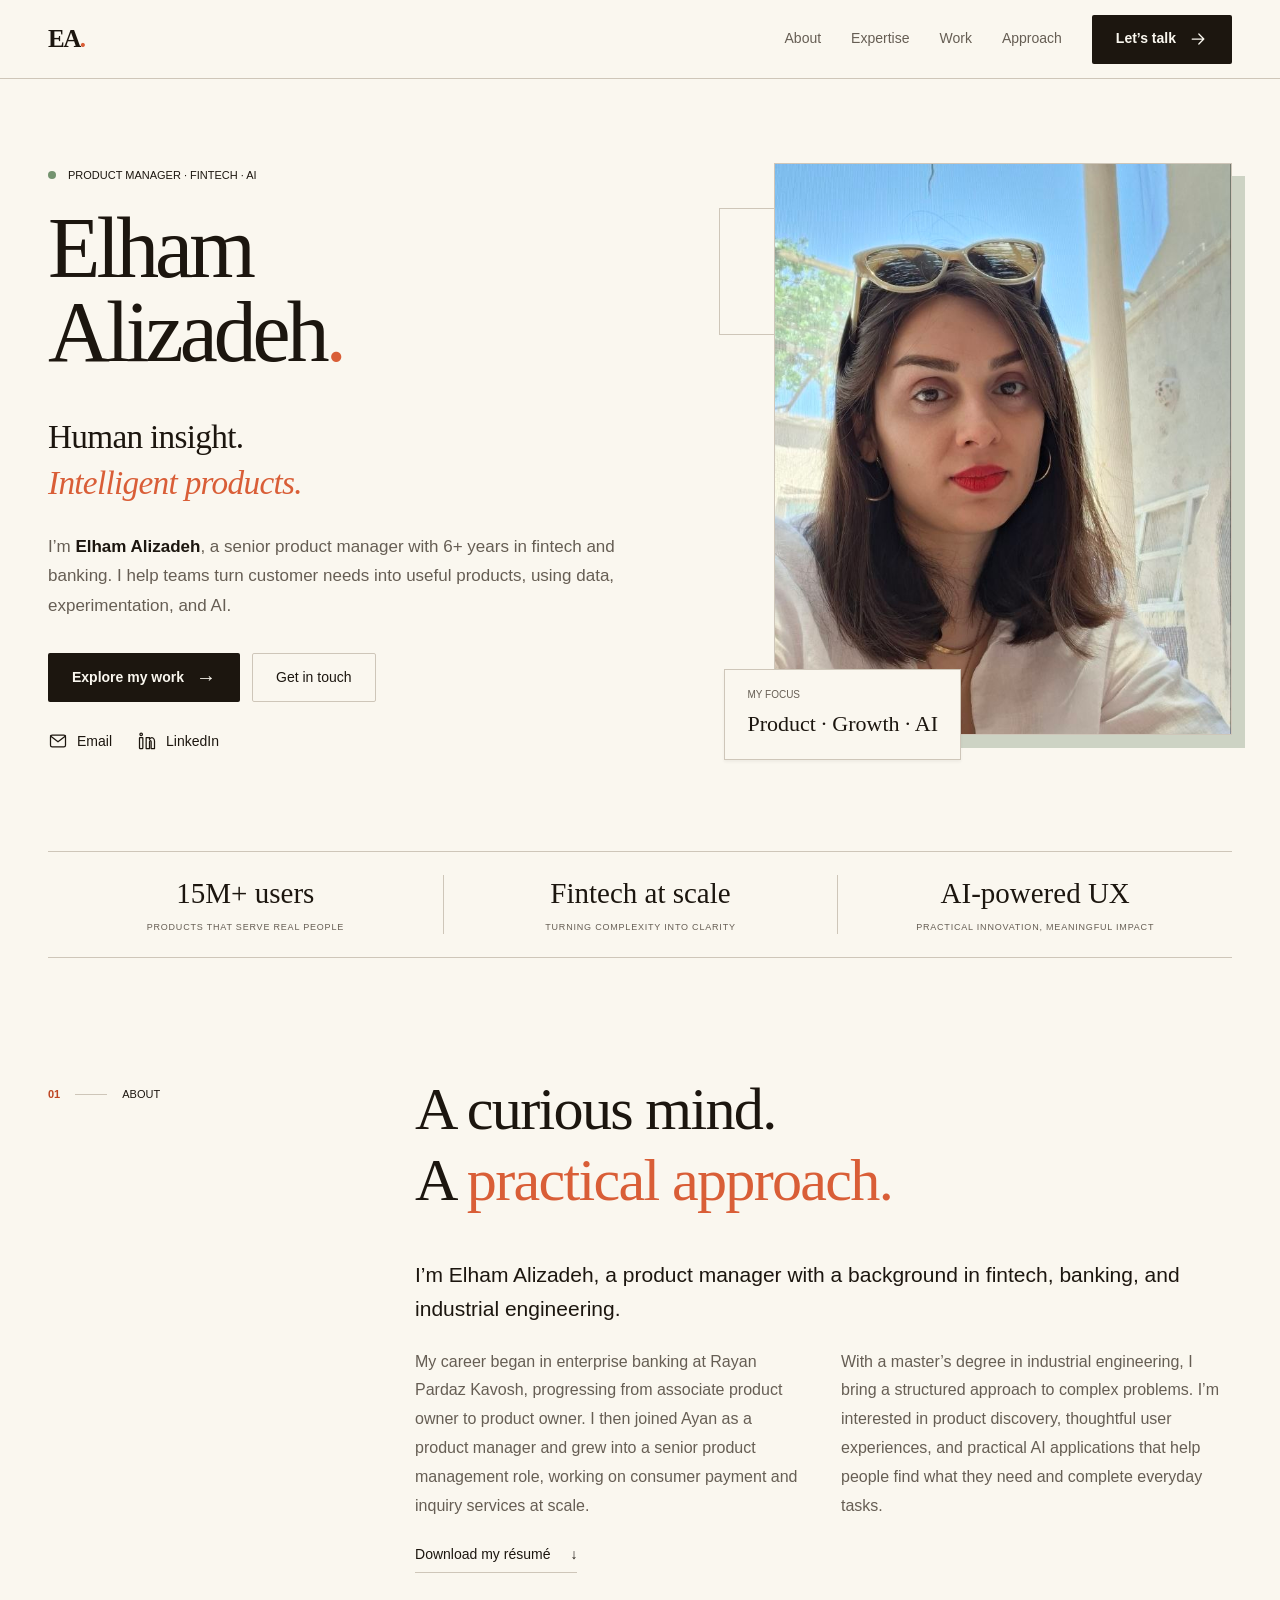
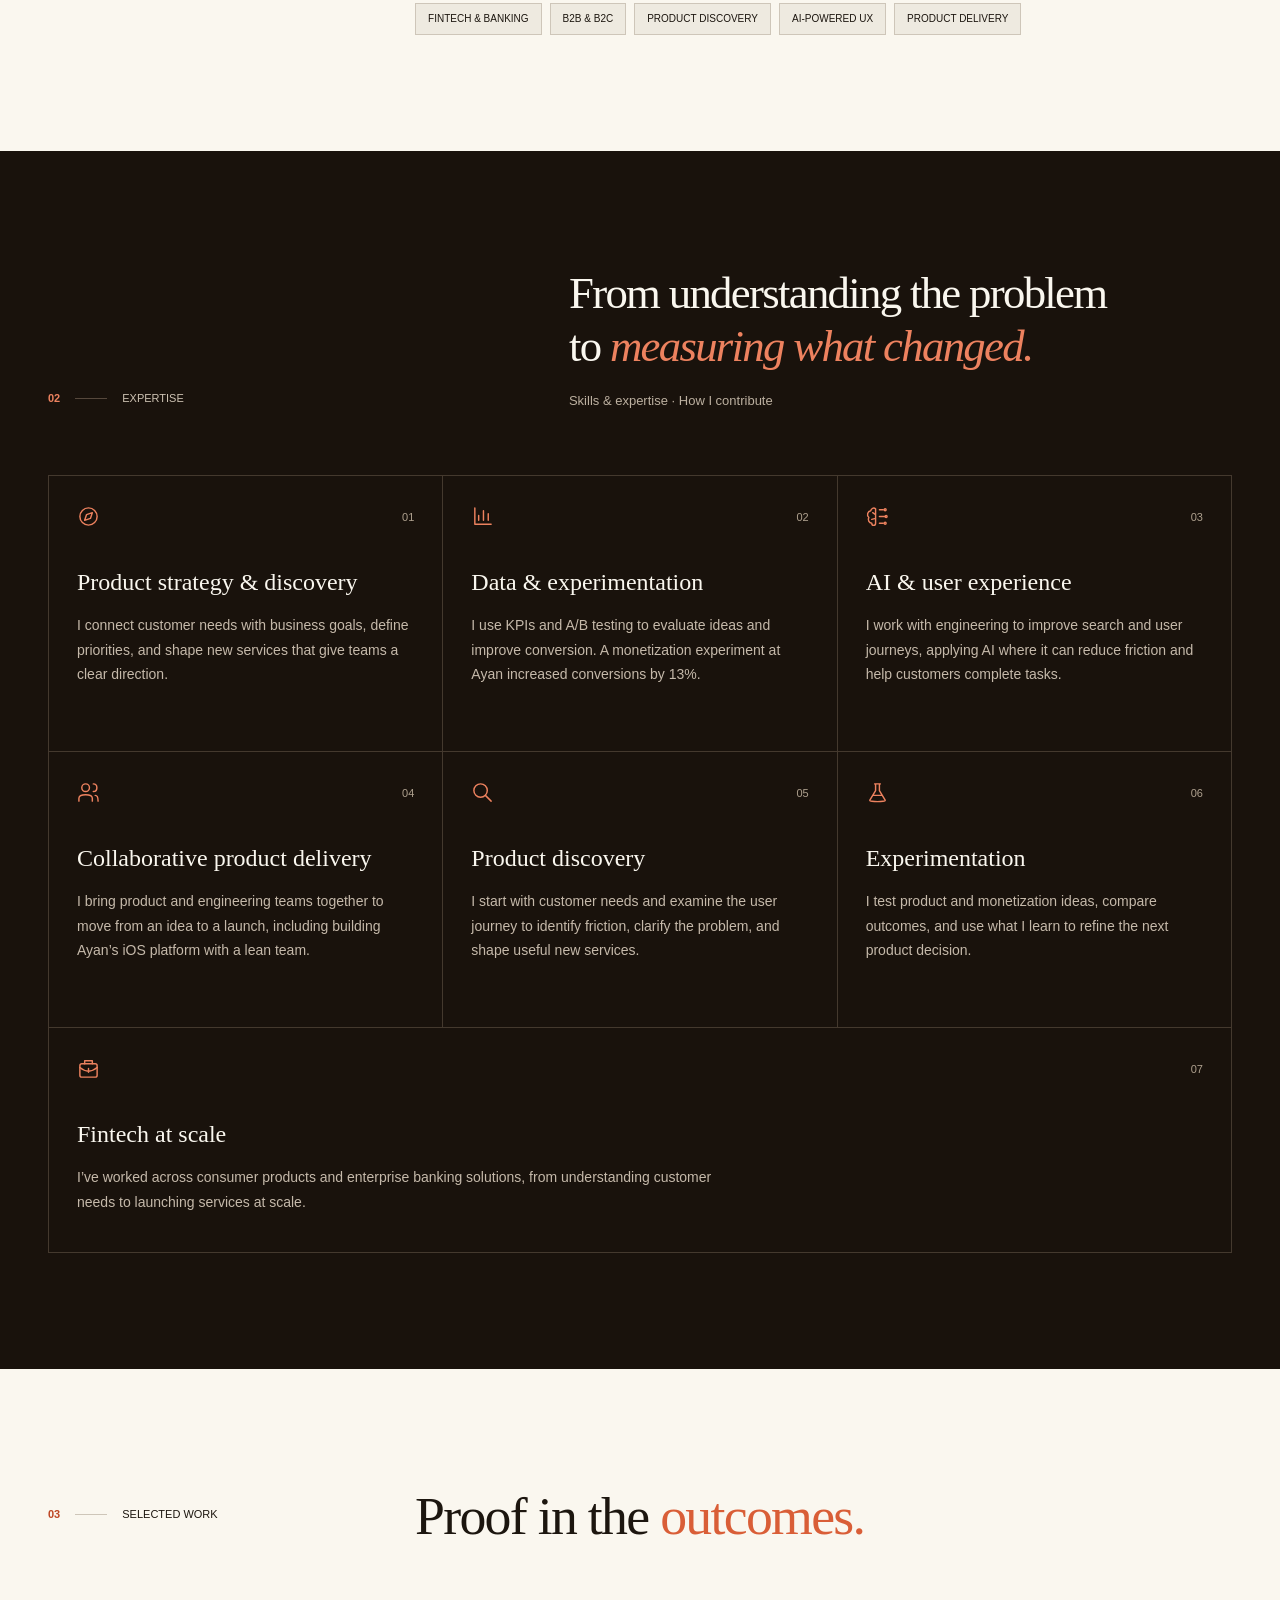
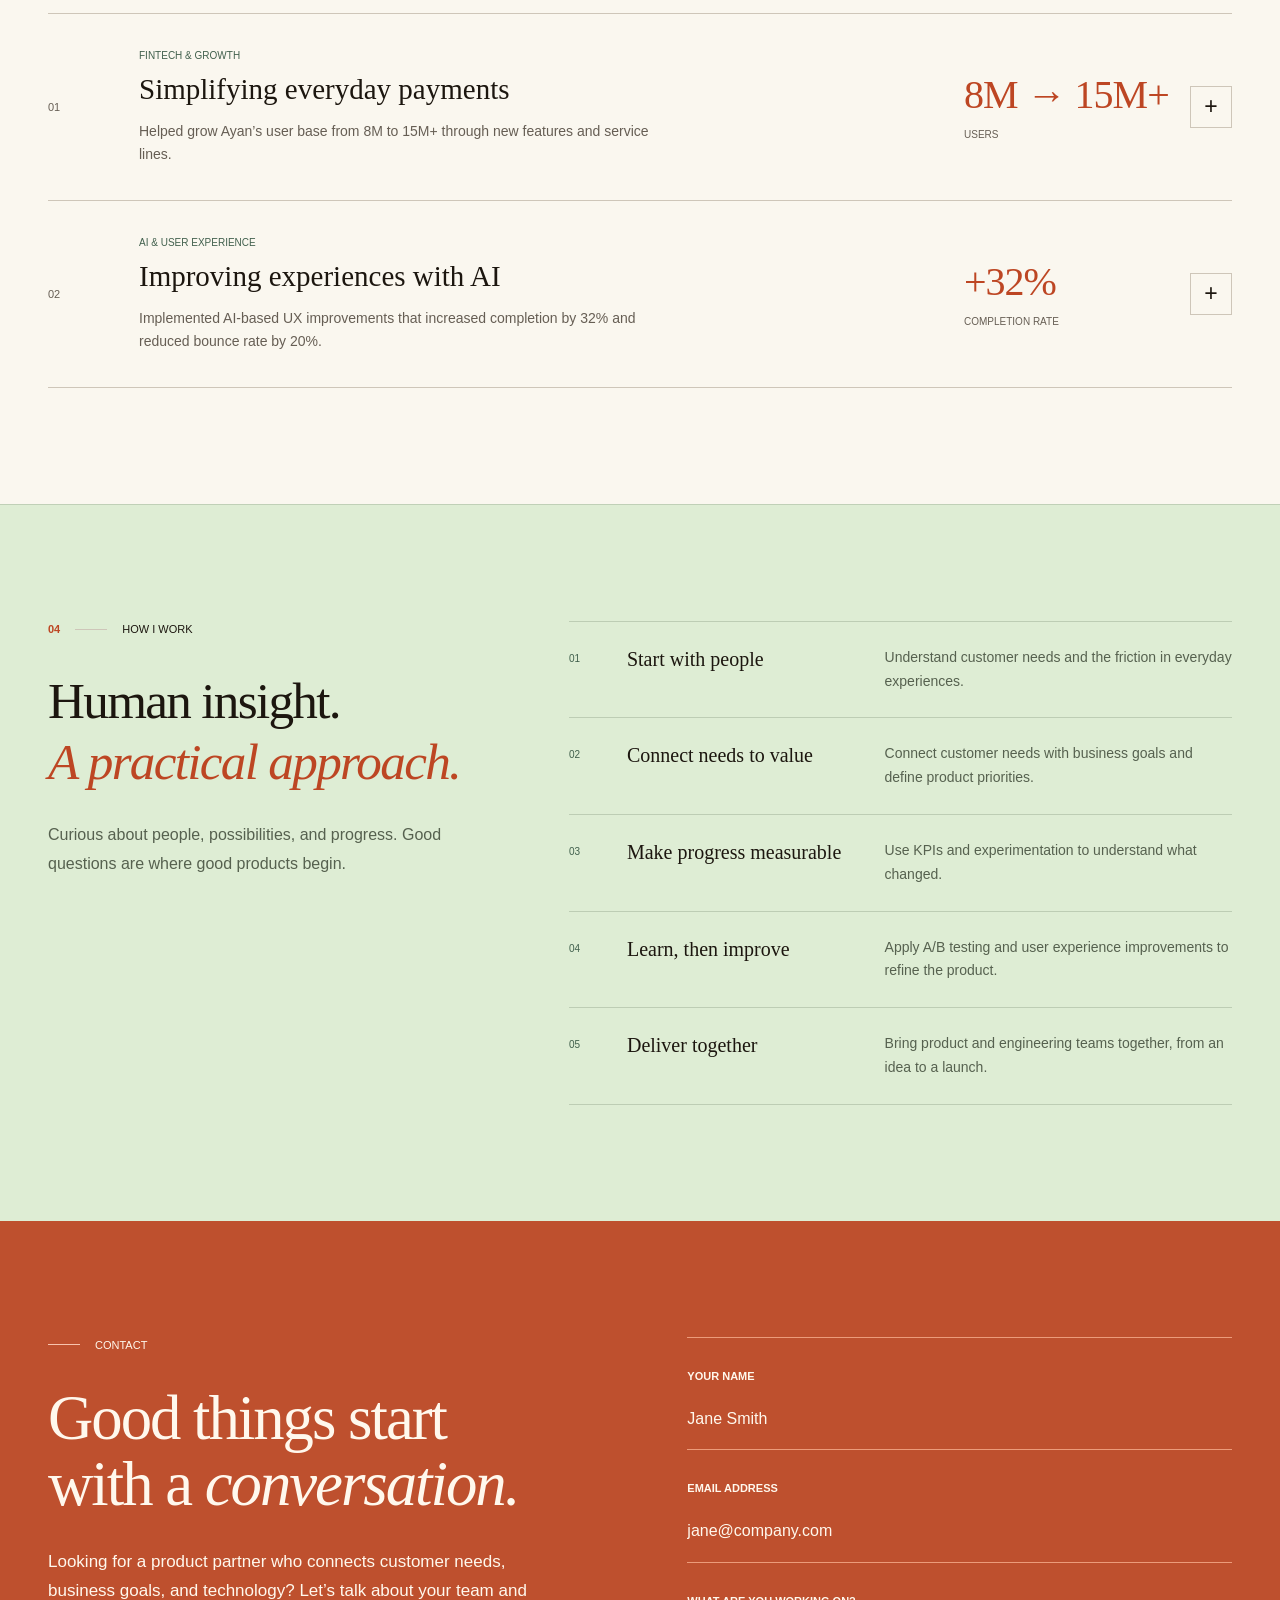
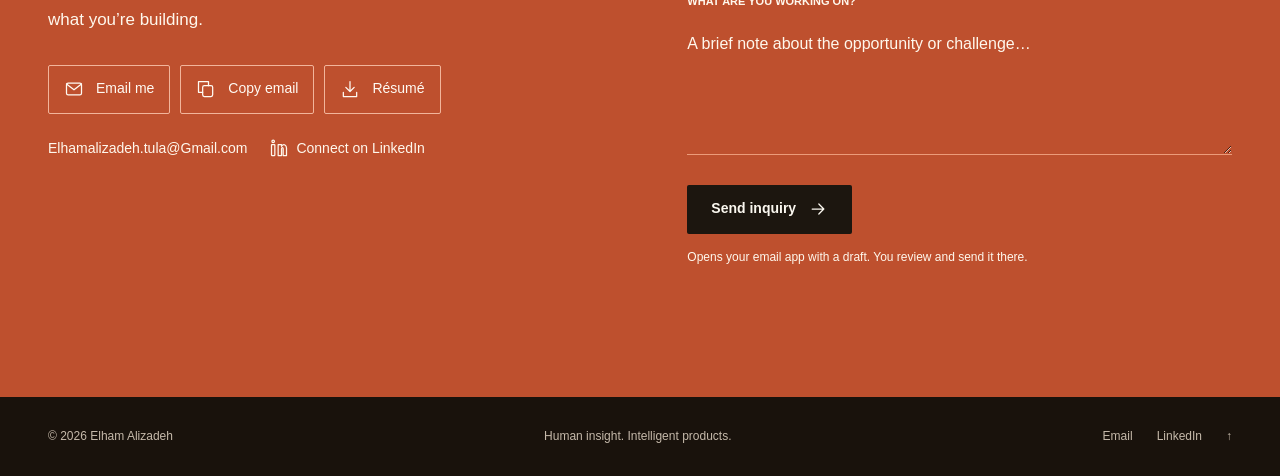
==== commit 6727c380: "Add files via upload" ====
--- a/index.html
+++ b/index.html
@@ -31,7 +31,7 @@
         <div><p class="proof-title">15M+ users</p><p class="small-label">Products that serve real people</p></div>
         <div><p class="proof-title">Fintech at scale</p><p class="small-label">Turning complexity into clarity</p></div>
         <div><p class="proof-title">AI-powered UX</p><p class="small-label">Practical innovation, meaningful impact</p></div>
-      </section><section class="about section" id="about" aria-labelledby="about-title"><p class="section-label"><span>01</span><i aria-hidden="true"></i>About</p><div class="about-content"><h2 id="about-title">A curious mind.<br>A <span class="accent">practical approach.</span></h2><div class="about-copy"><p class="large-copy">I’m Elham Alizadeh, a product manager with a background in fintech, banking, and industrial engineering.</p><p>My career began in enterprise banking at Rayan Pardaz Kavosh, progressing from associate product owner to product owner. I then joined Ayan as a product manager and grew into a senior product management role, working on consumer payment and inquiry services at scale.</p><p>With a master’s degree in industrial engineering, I bring a structured approach to complex problems. I’m interested in product discovery, thoughtful user experiences, and practical AI applications that help people find what they need and complete everyday tasks.</p><a class="text-link" href="elham-alizadeh-resume.pdf" download>Download my résumé <span aria-hidden="true">↓</span></a></div><ul class="tags" aria-label="Areas of experience"><li>Fintech &amp; banking</li><li>B2B &amp; B2C</li><li>Product discovery</li><li>AI-powered UX</li><li>Product delivery</li></ul></div></section><section class="skills section" id="skills" aria-labelledby="skills-title"><div class="section-inner"><div class="section-heading"><p class="section-label"><span>02</span><i aria-hidden="true"></i>Expertise</p><div><h2 id="skills-title">From understanding the problem<br>to <em>measuring what changed.</em></h2><p class="section-intro">Skills &amp; expertise · How I contribute</p></div></div><div class="skills-grid"><article><div class="skill-top"><svg class="icon" viewBox="0 0 24 24" fill="none" stroke="currentColor" stroke-width="1.5" stroke-linecap="round" stroke-linejoin="round" aria-hidden="true"><circle cx="12" cy="12" r="9"/><path d="m16 8-2 6-6 2 2-6z"/></svg><span>01</span></div><h3>Product strategy &amp; discovery</h3><p>I connect customer needs with business goals, define priorities, and shape new services that give teams a clear direction.</p></article><article><div class="skill-top"><svg class="icon" viewBox="0 0 24 24" fill="none" stroke="currentColor" stroke-width="1.5" stroke-linecap="round" stroke-linejoin="round" aria-hidden="true"><path d="M4 3v17h17M8 16v-5m5 5V6m5 10V9"/></svg><span>02</span></div><h3>Data &amp; experimentation</h3><p>I use KPIs and A/B testing to evaluate ideas and improve conversion. A monetization experiment at Ayan increased conversions by 13%.</p></article><article><div class="skill-top"><svg class="icon" viewBox="0 0 24 24" fill="none" stroke="currentColor" stroke-width="1.5" stroke-linecap="round" stroke-linejoin="round" aria-hidden="true"><path d="M10 4a3 3 0 0 0-5 2 4 4 0 0 0-2 7 4 4 0 0 0 3 6c0 3 4 3 4 0V4Zm4 1h4m-4 7h6m-6 7h4M7 8l3 2M6 15l4-1"/><circle cx="20" cy="5" r="1"/><circle cx="21" cy="12" r="1"/><circle cx="20" cy="19" r="1"/></svg><span>03</span></div><h3>AI &amp; user experience</h3><p>I work with engineering to improve search and user journeys, applying AI where it can reduce friction and help customers complete tasks.</p></article><article><div class="skill-top"><svg class="icon" viewBox="0 0 24 24" fill="none" stroke="currentColor" stroke-width="1.5" stroke-linecap="round" stroke-linejoin="round" aria-hidden="true"><circle cx="9" cy="7" r="4"/><path d="M2 21v-3c0-5 14-5 14 0v3M17 3c5 0 5 8 0 8m2 4c3 0 3 4 3 6"/></svg><span>04</span></div><h3>Collaborative product delivery</h3><p>I bring product and engineering teams together to move from an idea to a launch, including building Ayan’s iOS platform with a lean team.</p></article><article><div class="skill-top"><svg class="icon" viewBox="0 0 24 24" fill="none" stroke="currentColor" stroke-width="1.5" stroke-linecap="round" stroke-linejoin="round" aria-hidden="true"><circle cx="10" cy="10" r="7"/><path d="m15 15 6 6"/></svg><span>05</span></div><h3>Product discovery</h3><p>I start with customer needs and examine the user journey to identify friction, clarify the problem, and shape useful new services.</p></article><article><div class="skill-top"><svg class="icon" viewBox="0 0 24 24" fill="none" stroke="currentColor" stroke-width="1.5" stroke-linecap="round" stroke-linejoin="round" aria-hidden="true"><path d="M9 3h6m-5 0v7L4 20c-1 2 17 2 16 0l-6-10V3M8 15h8"/></svg><span>06</span></div><h3>Experimentation</h3><p>I test product and monetization ideas, compare outcomes, and use what I learn to refine the next product decision.</p></article><article><div class="skill-top"><svg class="icon" viewBox="0 0 24 24" fill="none" stroke="currentColor" stroke-width="1.5" stroke-linecap="round" stroke-linejoin="round" aria-hidden="true"><rect x="3" y="7" width="18" height="14" rx="2"/><path d="M8 7V4h8v3M3 11c6 5 12 5 18 0m-9 1v4"/></svg><span>07</span></div><h3>Fintech at scale</h3><p>I’ve worked across consumer products and enterprise banking solutions, from understanding customer needs to launching services at scale.</p></article></div></div></section><section class="work section" id="work" aria-labelledby="work-title"><div class="section-heading"><p class="section-label"><span>03</span><i aria-hidden="true"></i>Selected work</p><h2 id="work-title">Proof in the <span class="accent">outcomes.</span></h2></div><div class="project-grid"><article class="project"><details><summary><span class="project-number">01</span><span class="project-overview"><span class="project-category">Fintech & growth</span><span class="project-title">Simplifying everyday payments</span><span class="project-description">Helped grow Ayan’s user base from 8M to 15M+ through new features and service lines.</span></span><span class="project-metric"><strong>8M → 15M+</strong><span>users</span></span><span class="expand-mark" aria-hidden="true">+</span></summary><div class="project-detail"><p>At Ayan, I helped grow the user base from 8M to more than 15M through new features and service lines, and launched an iOS platform with a lean product and engineering team.</p><p><strong>My focus:</strong> product strategy, service discovery, and delivery.</p><p class="result">8M → 15M+ users</p></div></details></article><article class="project"><details><summary><span class="project-number">02</span><span class="project-overview"><span class="project-category">AI & user experience</span><span class="project-title">Improving experiences with AI</span><span class="project-description">Implemented AI-based UX improvements that increased completion by 32% and reduced bounce rate by 20%.</span></span><span class="project-metric"><strong>+32%</strong><span>completion rate</span></span><span class="expand-mark" aria-hidden="true">+</span></summary><div class="project-detail"><p>At Ayan, I implemented AI-based UX enhancements that reduced bounce rate by 20% and increased completion rate by 32%. I also collaborated with engineering to improve search accuracy from 45% to 83%.</p><p><strong>My focus:</strong> user experience, experimentation, and collaboration with engineering.</p><p class="result">+32% completion rate</p></div></details></article></div></section><section class="approach section" id="approach" aria-labelledby="approach-title"><div class="section-inner approach-grid"><div><p class="section-label"><span>04</span><i aria-hidden="true"></i>How I work</p><h2 id="approach-title">Human insight.<br><em>A practical approach.</em></h2><p class="approach-intro">Curious about people, possibilities, and progress. Good questions are where good products begin.</p></div><ol class="approach-list"><li><span>01</span><h3>Start with people</h3><p>Understand customer needs and the friction in everyday experiences.</p></li><li><span>02</span><h3>Connect needs to value</h3><p>Connect customer needs with business goals and define product priorities.</p></li><li><span>03</span><h3>Make progress measurable</h3><p>Use KPIs and experimentation to understand what changed.</p></li><li><span>04</span><h3>Learn, then improve</h3><p>Apply A/B testing and user experience improvements to refine the product.</p></li><li><span>05</span><h3>Deliver together</h3><p>Bring product and engineering teams together, from an idea to a launch.</p></li></ol></div></section><section class="contact section" id="connect" aria-labelledby="contact-title"><div class="section-inner contact-grid"><div class="contact-copy"><p class="section-label"><span></span><i aria-hidden="true"></i>Contact</p><h2 id="contact-title">Good things start<br>with a <em>conversation.</em></h2><p class="contact-intro">Looking for a product partner who connects customer needs, business goals, and technology? Let’s talk about your team and what you’re building.</p><div class="contact-actions"><a class="button button-outline" href="mailto:Elhamalizadeh.tula@Gmail.com"><svg class="icon" viewBox="0 0 24 24" fill="none" stroke="currentColor" stroke-width="1.5" stroke-linecap="round" stroke-linejoin="round" aria-hidden="true"><rect x="3" y="5" width="18" height="14" rx="2"/><path d="m3 6 9 7 9-7"/></svg>Email me</a><button class="button button-outline" id="copy-email" type="button" hidden><svg class="icon" viewBox="0 0 24 24" fill="none" stroke="currentColor" stroke-width="1.5" stroke-linecap="round" stroke-linejoin="round" aria-hidden="true"><rect x="8" y="8" width="12" height="13" rx="2"/><path d="M15 8V3H3v13h5"/></svg><span>Copy email</span></button><a class="button button-outline" href="elham-alizadeh-resume.pdf" download><svg class="icon" viewBox="0 0 24 24" fill="none" stroke="currentColor" stroke-width="1.5" stroke-linecap="round" stroke-linejoin="round" aria-hidden="true"><path d="M12 3v12m-5-5 5 5 5-5M4 16v5h16v-5"/></svg>Résumé</a></div><div class="contact-links"><a href="mailto:Elhamalizadeh.tula@Gmail.com">Elhamalizadeh.tula@Gmail.com</a><a href="https://www.linkedin.com/in/elham-alizadeh-a45ab913a" target="_blank" rel="noopener noreferrer"><svg class="icon" viewBox="0 0 24 24" fill="none" stroke="currentColor" stroke-width="1.5" stroke-linecap="round" stroke-linejoin="round" aria-hidden="true"><rect x="3" y="8" width="4" height="13" rx=".5"/><circle cx="5" cy="4" r="1.5"/><path d="M11 21V8h4v2c3-4 6-1 6 2v9h-4v-8c0-2-2-2-2 0v8z"/></svg>Connect on LinkedIn</a></div><p id="copy-status" role="status" class="copy-status"></p></div><form class="inquiry-form" id="inquiry-form" hidden><label for="inquiry-name">Your name</label><input id="inquiry-name" name="name" autocomplete="name" placeholder="Jane Smith" required maxlength="100"><label for="inquiry-email">Email address</label><input id="inquiry-email" name="email" type="email" autocomplete="email" placeholder="jane@company.com" required maxlength="254"><label for="inquiry-message">What are you working on?</label><textarea id="inquiry-message" name="message" placeholder="A brief note about the opportunity or challenge…" required maxlength="3000" rows="4"></textarea><button class="button button-primary" type="submit">Draft email <svg class="icon" viewBox="0 0 24 24" fill="none" stroke="currentColor" stroke-width="1.5" stroke-linecap="round" stroke-linejoin="round" aria-hidden="true"><path d="M5 12h14m-6-6 6 6-6 6"/></svg></button><p class="form-note">Opens your email app with a draft. You review and send it there.</p><p id="form-status" role="status"></p></form></div></section></main>
+      </section><section class="about section" id="about" aria-labelledby="about-title"><p class="section-label"><span>01</span><i aria-hidden="true"></i>About</p><div class="about-content"><h2 id="about-title">A curious mind.<br>A <span class="accent">practical approach.</span></h2><div class="about-copy"><p class="large-copy">I’m Elham Alizadeh, a product manager with a background in fintech, banking, and industrial engineering.</p><p>My career began in enterprise banking at Rayan Pardaz Kavosh, progressing from associate product owner to product owner. I then joined Ayan as a product manager and grew into a senior product management role, working on consumer payment and inquiry services at scale.</p><p>With a master’s degree in industrial engineering, I bring a structured approach to complex problems. I’m interested in product discovery, thoughtful user experiences, and practical AI applications that help people find what they need and complete everyday tasks.</p><a class="text-link" href="elham-alizadeh-resume.pdf" download>Download my résumé <span aria-hidden="true">↓</span></a></div><ul class="tags" aria-label="Areas of experience"><li>Fintech &amp; banking</li><li>B2B &amp; B2C</li><li>Product discovery</li><li>AI-powered UX</li><li>Product delivery</li></ul></div></section><section class="skills section" id="skills" aria-labelledby="skills-title"><div class="section-inner"><div class="section-heading"><p class="section-label"><span>02</span><i aria-hidden="true"></i>Expertise</p><div><h2 id="skills-title">From understanding the problem<br>to <em>measuring what changed.</em></h2><p class="section-intro">Skills &amp; expertise · How I contribute</p></div></div><div class="skills-grid"><article><div class="skill-top"><svg class="icon" viewBox="0 0 24 24" fill="none" stroke="currentColor" stroke-width="1.5" stroke-linecap="round" stroke-linejoin="round" aria-hidden="true"><circle cx="12" cy="12" r="9"/><path d="m16 8-2 6-6 2 2-6z"/></svg><span>01</span></div><h3>Product strategy &amp; discovery</h3><p>I connect customer needs with business goals, define priorities, and shape new services that give teams a clear direction.</p></article><article><div class="skill-top"><svg class="icon" viewBox="0 0 24 24" fill="none" stroke="currentColor" stroke-width="1.5" stroke-linecap="round" stroke-linejoin="round" aria-hidden="true"><path d="M4 3v17h17M8 16v-5m5 5V6m5 10V9"/></svg><span>02</span></div><h3>Data &amp; experimentation</h3><p>I use KPIs and A/B testing to evaluate ideas and improve conversion. A monetization experiment at Ayan increased conversions by 13%.</p></article><article><div class="skill-top"><svg class="icon" viewBox="0 0 24 24" fill="none" stroke="currentColor" stroke-width="1.5" stroke-linecap="round" stroke-linejoin="round" aria-hidden="true"><path d="M10 4a3 3 0 0 0-5 2 4 4 0 0 0-2 7 4 4 0 0 0 3 6c0 3 4 3 4 0V4Zm4 1h4m-4 7h6m-6 7h4M7 8l3 2M6 15l4-1"/><circle cx="20" cy="5" r="1"/><circle cx="21" cy="12" r="1"/><circle cx="20" cy="19" r="1"/></svg><span>03</span></div><h3>AI &amp; user experience</h3><p>I work with engineering to improve search and user journeys, applying AI where it can reduce friction and help customers complete tasks.</p></article><article><div class="skill-top"><svg class="icon" viewBox="0 0 24 24" fill="none" stroke="currentColor" stroke-width="1.5" stroke-linecap="round" stroke-linejoin="round" aria-hidden="true"><circle cx="9" cy="7" r="4"/><path d="M2 21v-3c0-5 14-5 14 0v3M17 3c5 0 5 8 0 8m2 4c3 0 3 4 3 6"/></svg><span>04</span></div><h3>Collaborative product delivery</h3><p>I bring product and engineering teams together to move from an idea to a launch, including building Ayan’s iOS platform with a lean team.</p></article><article><div class="skill-top"><svg class="icon" viewBox="0 0 24 24" fill="none" stroke="currentColor" stroke-width="1.5" stroke-linecap="round" stroke-linejoin="round" aria-hidden="true"><circle cx="10" cy="10" r="7"/><path d="m15 15 6 6"/></svg><span>05</span></div><h3>Product discovery</h3><p>I start with customer needs and examine the user journey to identify friction, clarify the problem, and shape useful new services.</p></article><article><div class="skill-top"><svg class="icon" viewBox="0 0 24 24" fill="none" stroke="currentColor" stroke-width="1.5" stroke-linecap="round" stroke-linejoin="round" aria-hidden="true"><path d="M9 3h6m-5 0v7L4 20c-1 2 17 2 16 0l-6-10V3M8 15h8"/></svg><span>06</span></div><h3>Experimentation</h3><p>I test product and monetization ideas, compare outcomes, and use what I learn to refine the next product decision.</p></article><article><div class="skill-top"><svg class="icon" viewBox="0 0 24 24" fill="none" stroke="currentColor" stroke-width="1.5" stroke-linecap="round" stroke-linejoin="round" aria-hidden="true"><rect x="3" y="7" width="18" height="14" rx="2"/><path d="M8 7V4h8v3M3 11c6 5 12 5 18 0m-9 1v4"/></svg><span>07</span></div><h3>Fintech at scale</h3><p>I’ve worked across consumer products and enterprise banking solutions, from understanding customer needs to launching services at scale.</p></article></div></div></section><section class="work section" id="work" aria-labelledby="work-title"><div class="section-heading"><p class="section-label"><span>03</span><i aria-hidden="true"></i>Selected work</p><h2 id="work-title">Proof in the <span class="accent">outcomes.</span></h2></div><div class="project-grid"><article class="project"><details><summary><span class="project-number">01</span><span class="project-overview"><span class="project-category">Fintech & growth</span><span class="project-title">Simplifying everyday payments</span><span class="project-description">Helped grow Ayan’s user base from 8M to 15M+ through new features and service lines.</span></span><span class="project-metric"><strong>8M → 15M+</strong><span>users</span></span><span class="expand-mark" aria-hidden="true">+</span></summary><div class="project-detail"><p>At Ayan, I helped grow the user base from 8M to more than 15M through new features and service lines, and launched an iOS platform with a lean product and engineering team.</p><p><strong>My focus:</strong> product strategy, service discovery, and delivery.</p><p class="result">8M → 15M+ users</p></div></details></article><article class="project"><details><summary><span class="project-number">02</span><span class="project-overview"><span class="project-category">AI & user experience</span><span class="project-title">Improving experiences with AI</span><span class="project-description">Implemented AI-based UX improvements that increased completion by 32% and reduced bounce rate by 20%.</span></span><span class="project-metric"><strong>+32%</strong><span>completion rate</span></span><span class="expand-mark" aria-hidden="true">+</span></summary><div class="project-detail"><p>At Ayan, I implemented AI-based UX enhancements that reduced bounce rate by 20% and increased completion rate by 32%. I also collaborated with engineering to improve search accuracy from 45% to 83%.</p><p><strong>My focus:</strong> user experience, experimentation, and collaboration with engineering.</p><p class="result">+32% completion rate</p></div></details></article></div></section><section class="approach section" id="approach" aria-labelledby="approach-title"><div class="section-inner approach-grid"><div><p class="section-label"><span>04</span><i aria-hidden="true"></i>How I work</p><h2 id="approach-title">Human insight.<br><em>A practical approach.</em></h2><p class="approach-intro">Curious about people, possibilities, and progress. Good questions are where good products begin.</p></div><ol class="approach-list"><li><span>01</span><h3>Start with people</h3><p>Understand customer needs and the friction in everyday experiences.</p></li><li><span>02</span><h3>Connect needs to value</h3><p>Connect customer needs with business goals and define product priorities.</p></li><li><span>03</span><h3>Make progress measurable</h3><p>Use KPIs and experimentation to understand what changed.</p></li><li><span>04</span><h3>Learn, then improve</h3><p>Apply A/B testing and user experience improvements to refine the product.</p></li><li><span>05</span><h3>Deliver together</h3><p>Bring product and engineering teams together, from an idea to a launch.</p></li></ol></div></section><section class="contact section" id="connect" aria-labelledby="contact-title"><div class="section-inner contact-grid"><div class="contact-copy"><p class="section-label"><span></span><i aria-hidden="true"></i>Contact</p><h2 id="contact-title">Good things start<br>with a <em>conversation.</em></h2><p class="contact-intro">Looking for a product partner who connects customer needs, business goals, and technology? Let’s talk about your team and what you’re building.</p><div class="contact-actions"><a class="button button-outline" href="mailto:Elhamalizadeh.tula@Gmail.com"><svg class="icon" viewBox="0 0 24 24" fill="none" stroke="currentColor" stroke-width="1.5" stroke-linecap="round" stroke-linejoin="round" aria-hidden="true"><rect x="3" y="5" width="18" height="14" rx="2"/><path d="m3 6 9 7 9-7"/></svg>Email me</a><button class="button button-outline" id="copy-email" type="button" hidden><svg class="icon" viewBox="0 0 24 24" fill="none" stroke="currentColor" stroke-width="1.5" stroke-linecap="round" stroke-linejoin="round" aria-hidden="true"><rect x="8" y="8" width="12" height="13" rx="2"/><path d="M15 8V3H3v13h5"/></svg><span>Copy email</span></button><a class="button button-outline" href="elham-alizadeh-resume.pdf" download><svg class="icon" viewBox="0 0 24 24" fill="none" stroke="currentColor" stroke-width="1.5" stroke-linecap="round" stroke-linejoin="round" aria-hidden="true"><path d="M12 3v12m-5-5 5 5 5-5M4 16v5h16v-5"/></svg>Résumé</a></div><div class="contact-links"><a href="mailto:Elhamalizadeh.tula@Gmail.com">Elhamalizadeh.tula@Gmail.com</a><a href="https://www.linkedin.com/in/elham-alizadeh-a45ab913a" target="_blank" rel="noopener noreferrer"><svg class="icon" viewBox="0 0 24 24" fill="none" stroke="currentColor" stroke-width="1.5" stroke-linecap="round" stroke-linejoin="round" aria-hidden="true"><rect x="3" y="8" width="4" height="13" rx=".5"/><circle cx="5" cy="4" r="1.5"/><path d="M11 21V8h4v2c3-4 6-1 6 2v9h-4v-8c0-2-2-2-2 0v8z"/></svg>Connect on LinkedIn</a></div><p id="copy-status" role="status" class="copy-status"></p></div><form class="inquiry-form" id="inquiry-form" hidden><label for="inquiry-name">Your name</label><input id="inquiry-name" name="name" autocomplete="name" placeholder="Jane Smith" required maxlength="100"><label for="inquiry-email">Email address</label><input id="inquiry-email" name="email" type="email" autocomplete="email" placeholder="jane@company.com" required maxlength="254"><label for="inquiry-message">What are you working on?</label><textarea id="inquiry-message" name="message" placeholder="A brief note about the opportunity or challenge…" required maxlength="3000" rows="4"></textarea><button class="button button-primary" type="submit">Send inquiry <svg class="icon" viewBox="0 0 24 24" fill="none" stroke="currentColor" stroke-width="1.5" stroke-linecap="round" stroke-linejoin="round" aria-hidden="true"><path d="M5 12h14m-6-6 6 6-6 6"/></svg></button><p class="form-note">Opens your email app with a draft. You review and send it there.</p><p id="form-status" role="status"></p></form></div></section></main>
     <footer><div class="footer-inner"><span>© <span id="year">2026</span> Elham Alizadeh</span><p>Human insight. Intelligent products.</p><div><a href="mailto:Elhamalizadeh.tula@Gmail.com">Email</a><a href="https://www.linkedin.com/in/elham-alizadeh-a45ab913a" target="_blank" rel="noopener noreferrer">LinkedIn</a><a href="#home" aria-label="Back to top">↑</a></div></div></footer>
   </div>
 </body>
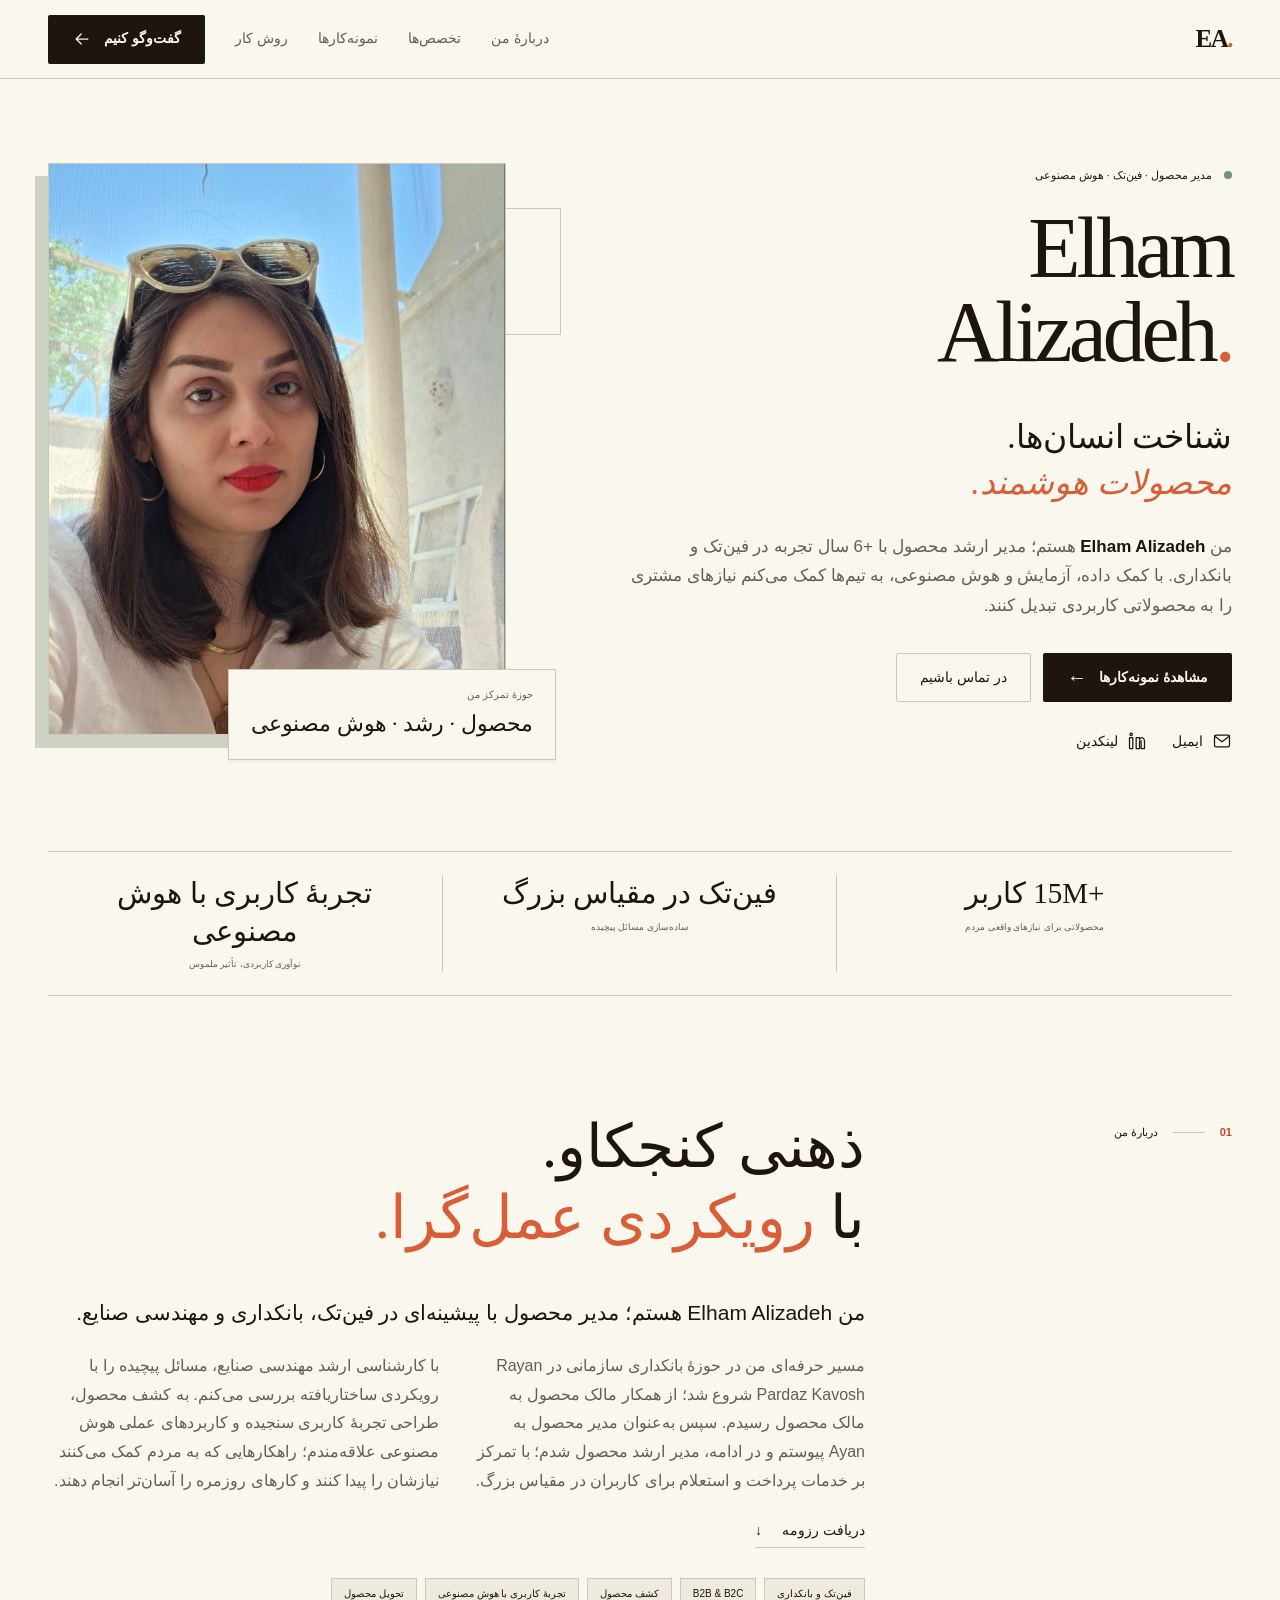
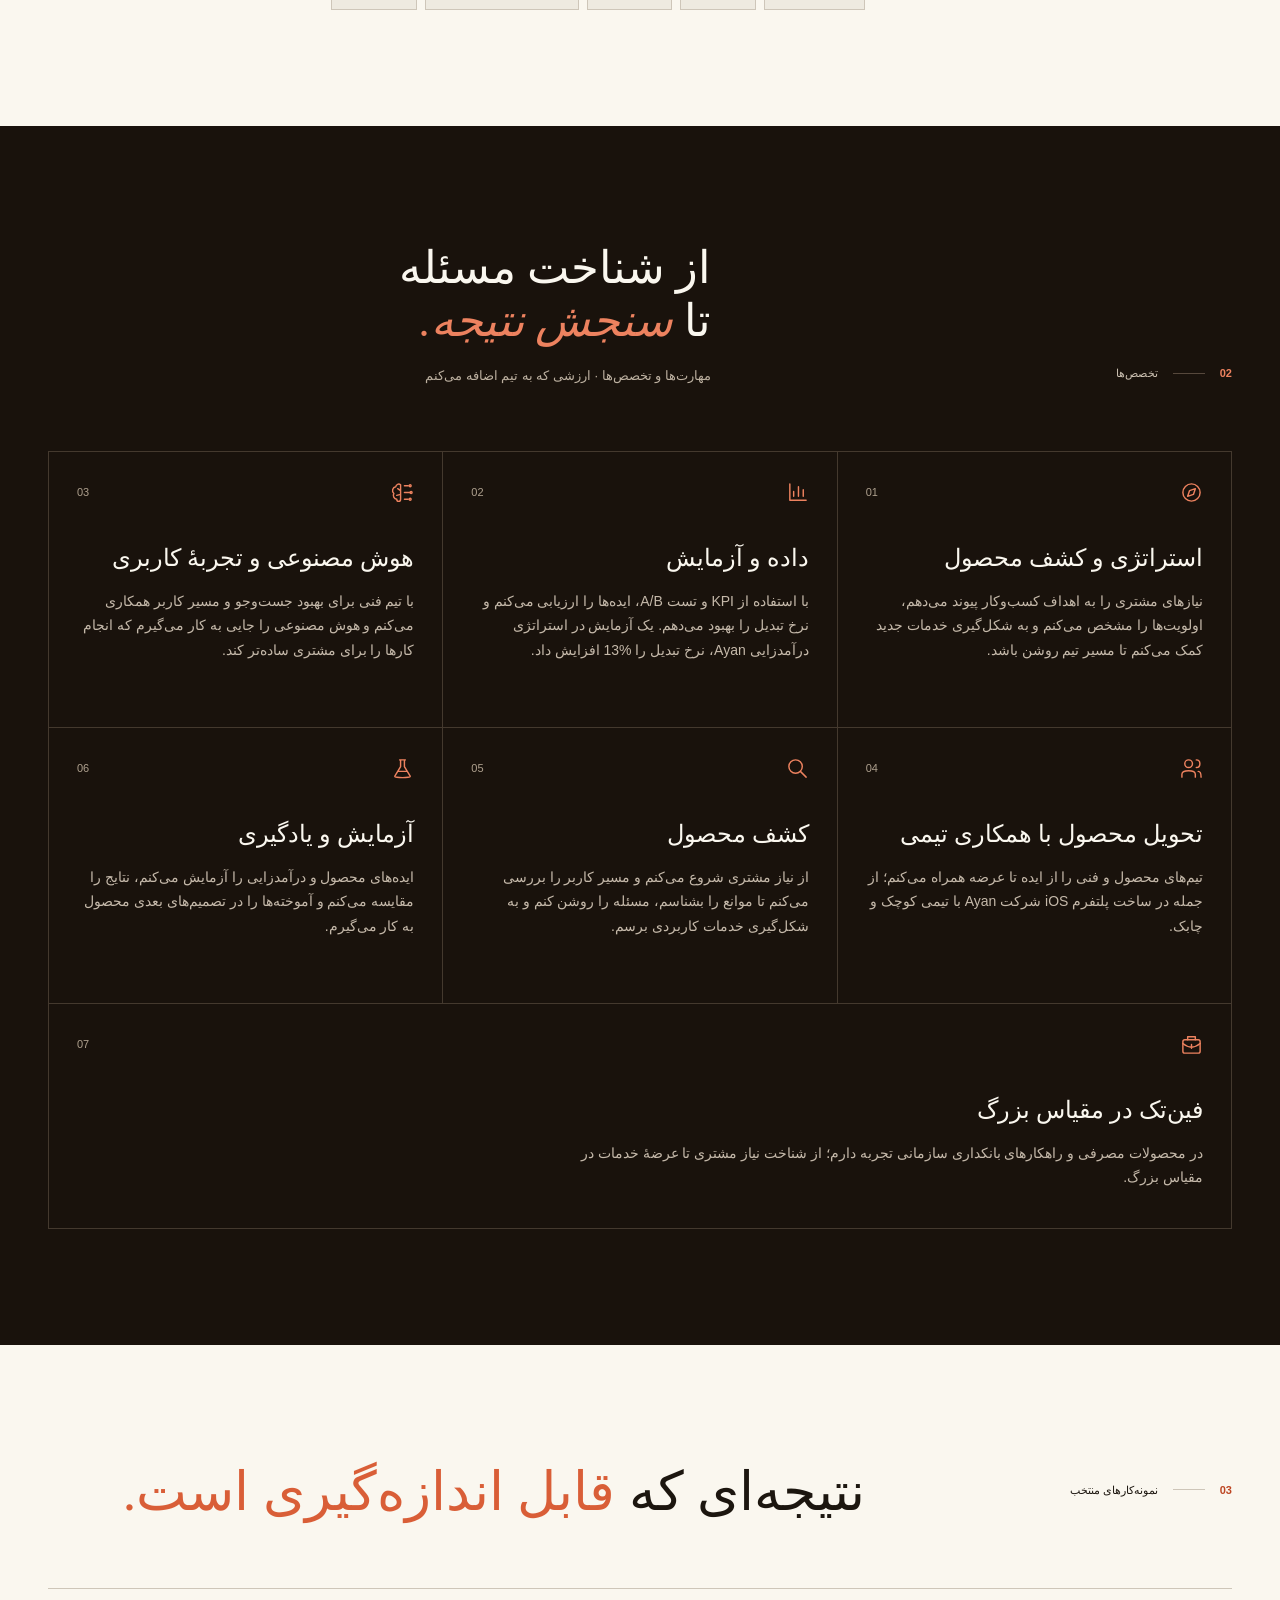
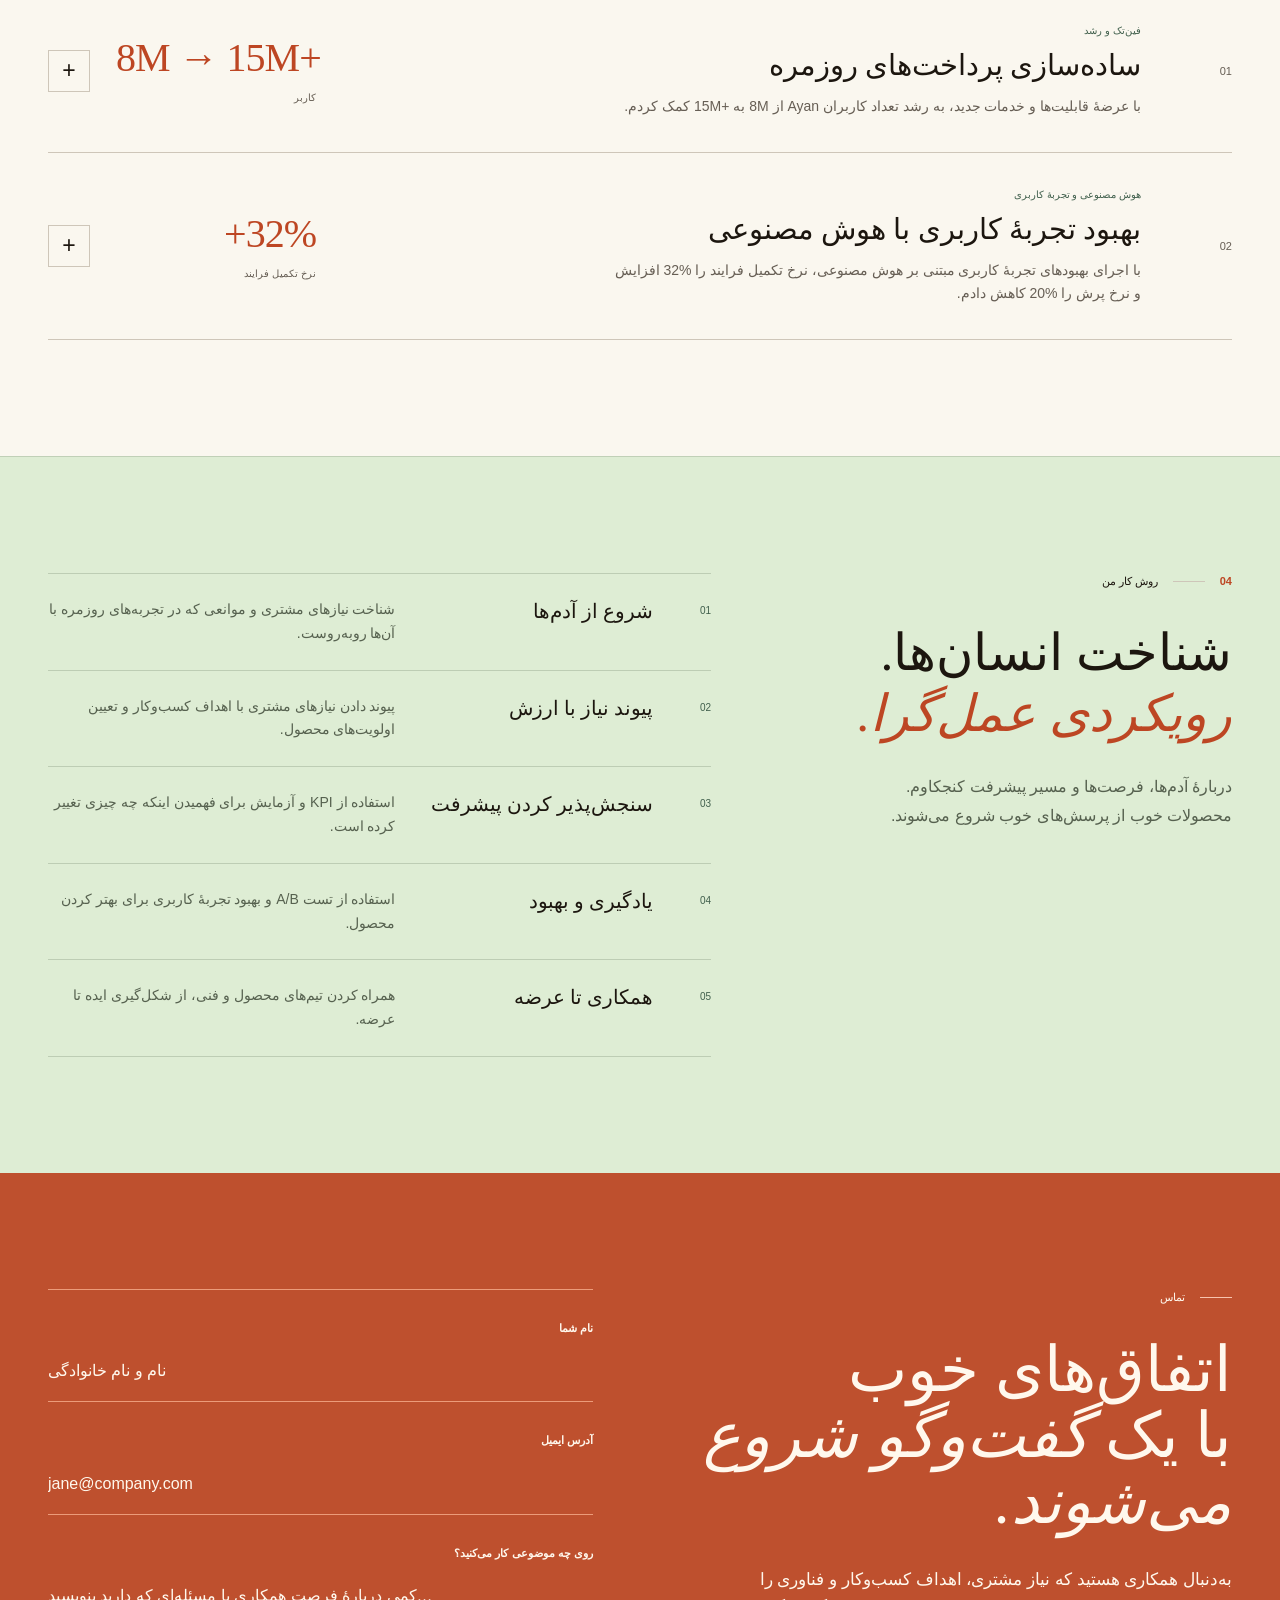
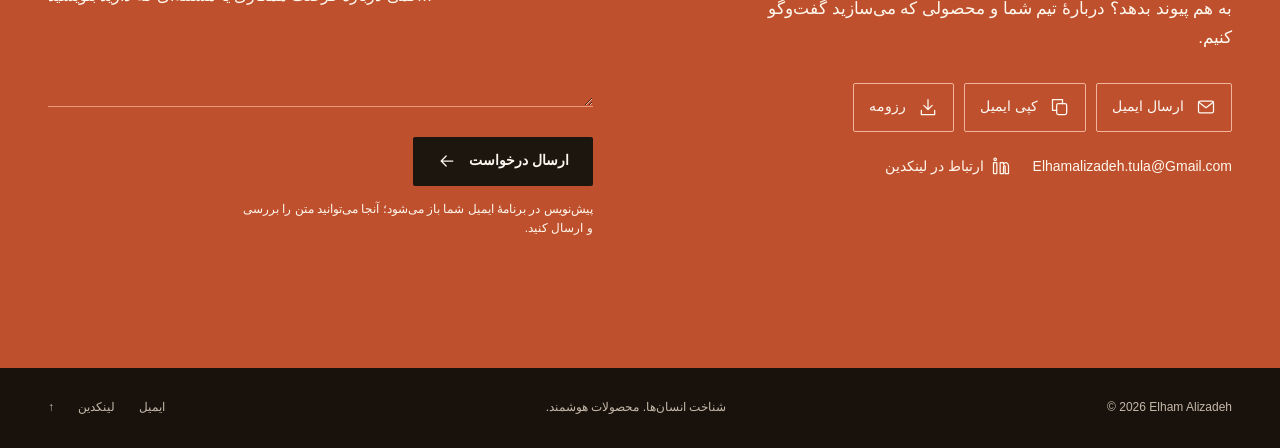
==== commit 0cd5eb86: "Add files via upload" ====
--- a/index.html
+++ b/index.html
@@ -1,38 +1,38 @@
 <!doctype html>
-<html lang="en">
+<html lang="fa" dir="rtl">
 <head>
   <meta charset="UTF-8">
   <meta name="viewport" content="width=device-width, initial-scale=1">
   <meta name="theme-color" content="#faf7ef">
-  <meta name="description" content="Meet Elham Alizadeh, a senior product manager with 6+ years in fintech and banking. Explore her expertise, selected work, and ways to collaborate.">
-  <meta property="og:title" content="Elham Alizadeh — Human insight. Intelligent products.">
-  <meta property="og:description" content="Product management, AI, and fintech. Meet Elham and explore her selected work.">
+  <meta name="description" content="با Elham Alizadeh، مدیر ارشد محصول با 6+ سال تجربه در فین‌تک و بانکداری، آشنا شوید؛ تخصص‌ها، نمونه‌کارها و راه‌های همکاری.">
+  <meta property="og:title" content="Elham Alizadeh — شناخت انسان‌ها. محصولات هوشمند.">
+  <meta property="og:description" content="مدیریت محصول، هوش مصنوعی و فین‌تک؛ آشنایی با Elham Alizadeh و نمونه‌کارهای منتخب او.">
   <meta property="og:type" content="website">
-  <title>Elham Alizadeh — Product Manager</title>
+  <title><bdi dir="ltr">Elham Alizadeh</bdi> — مدیر محصول</title>
   <link rel="icon" href="favicon.svg" type="image/svg+xml">
-  <link rel="stylesheet" href="styles.css?v=4">
-  <script src="script.js?v=3" defer></script>
+  <link rel="stylesheet" href="styles.css?v=fa1">
+  <script src="script.js?v=fa1" defer></script>
 </head>
 <body>
-  <a class="skip-link" href="#main">Skip to content</a>
+  <a class="skip-link" href="#main">رفتن به محتوای اصلی</a>
   <div class="page-shell">
-    <header class="site-header"><div class="header-inner"><a class="wordmark" href="#home" aria-label="Elham Alizadeh home">EA<span class="brand-dot">.</span></a><button class="menu-toggle" type="button" aria-expanded="false" aria-controls="main-nav" hidden>Menu <span aria-hidden="true">☰</span></button><nav id="main-nav" aria-label="Main navigation"><a href="#about">About</a><a href="#skills">Expertise</a><a href="#work">Work</a><a href="#approach">Approach</a><a class="button button-primary" href="#connect">Let’s talk <svg class="icon" viewBox="0 0 24 24" fill="none" stroke="currentColor" stroke-width="1.5" stroke-linecap="round" stroke-linejoin="round" aria-hidden="true"><path d="M5 12h14m-6-6 6 6-6 6"/></svg></a></nav></div></header>
+    <header class="site-header"><div class="header-inner"><a class="wordmark" href="#home" aria-label="صفحهٔ اصلی Elham Alizadeh" dir="ltr">EA<span class="brand-dot">.</span></a><button class="menu-toggle" type="button" aria-expanded="false" aria-controls="main-nav" hidden>منو <span aria-hidden="true">☰</span></button><nav id="main-nav" aria-label="ناوبری اصلی"><a href="#about">دربارهٔ من</a><a href="#skills">تخصص‌ها</a><a href="#work">نمونه‌کارها</a><a href="#approach">روش کار</a><a class="button button-primary" href="#connect">گفت‌وگو کنیم <svg class="icon" viewbox="0 0 24 24" fill="none" stroke="currentColor" stroke-width="1.5" stroke-linecap="round" stroke-linejoin="round" aria-hidden="true"><path d="M5 12h14m-6-6 6 6-6 6"/></svg></a></nav></div></header>
     <main id="main"><section class="hero" id="home" aria-labelledby="hero-title">
         <div class="hero-copy">
-          <div class="eyebrow-line"><p class="eyebrow"><span class="status-dot" aria-hidden="true"></span>Product manager · Fintech · AI</p></div>
-          <h1 id="hero-title">Elham<br>Alizadeh<span class="accent">.</span></h1><p class="hero-statement">Human insight.<br><em>Intelligent products.</em></p>
-          <p class="intro">I’m <strong>Elham Alizadeh</strong>, a senior product manager with 6+ years in fintech and banking. I help teams turn customer needs into useful products, using data, experimentation, and AI.</p>
-          <div class="hero-actions"><a class="button button-primary" href="#work">Explore my work <span aria-hidden="true">→</span></a><a class="button button-outline" href="#connect">Get in touch</a></div>
-          <div class="quick-contact"><a href="mailto:Elhamalizadeh.tula@Gmail.com"><svg class="icon" viewBox="0 0 24 24" fill="none" stroke="currentColor" stroke-width="1.5" stroke-linecap="round" stroke-linejoin="round" aria-hidden="true"><rect x="3" y="5" width="18" height="14" rx="2"/><path d="m3 6 9 7 9-7"/></svg>Email</a><a href="https://www.linkedin.com/in/elham-alizadeh-a45ab913a" target="_blank" rel="noopener noreferrer"><svg class="icon" viewBox="0 0 24 24" fill="none" stroke="currentColor" stroke-width="1.5" stroke-linecap="round" stroke-linejoin="round" aria-hidden="true"><rect x="3" y="8" width="4" height="13" rx=".5"/><circle cx="5" cy="4" r="1.5"/><path d="M11 21V8h4v2c3-4 6-1 6 2v9h-4v-8c0-2-2-2-2 0v8z"/></svg>LinkedIn</a></div>
+          <div class="eyebrow-line"><p class="eyebrow"><span class="status-dot" aria-hidden="true"></span>مدیر محصول · فین‌تک · هوش مصنوعی</p></div>
+          <h1 id="hero-title" dir="ltr">Elham<br>Alizadeh<span class="accent">.</span></h1><p class="hero-statement">شناخت انسان‌ها.<br><em>محصولات هوشمند.</em></p>
+          <p class="intro">من <strong><bdi dir="ltr">Elham Alizadeh</bdi></strong> هستم؛ مدیر ارشد محصول با <bdi dir="ltr">6+</bdi> سال تجربه در فین‌تک و بانکداری. با کمک داده، آزمایش و هوش مصنوعی، به تیم‌ها کمک می‌کنم نیازهای مشتری را به محصولاتی کاربردی تبدیل کنند.</p>
+          <div class="hero-actions"><a class="button button-primary" href="#work">مشاهدهٔ نمونه‌کارها <span aria-hidden="true">→</span></a><a class="button button-outline" href="#connect">در تماس باشیم</a></div>
+          <div class="quick-contact"><a href="mailto:Elhamalizadeh.tula@Gmail.com"><svg class="icon" viewbox="0 0 24 24" fill="none" stroke="currentColor" stroke-width="1.5" stroke-linecap="round" stroke-linejoin="round" aria-hidden="true"><rect x="3" y="5" width="18" height="14" rx="2"/><path d="m3 6 9 7 9-7"/></svg>ایمیل</a><a href="https://www.linkedin.com/in/elham-alizadeh-a45ab913a" target="_blank" rel="noopener noreferrer"><svg class="icon" viewbox="0 0 24 24" fill="none" stroke="currentColor" stroke-width="1.5" stroke-linecap="round" stroke-linejoin="round" aria-hidden="true"><rect x="3" y="8" width="4" height="13" rx=".5"/><circle cx="5" cy="4" r="1.5"/><path d="M11 21V8h4v2c3-4 6-1 6 2v9h-4v-8c0-2-2-2-2 0v8z"/></svg>لینکدین</a></div>
         </div>
-        <figure class="portrait"><img src="elham-alizadeh.jpg" alt="Elham Alizadeh in natural daylight, with blue sky and a cream wall behind her" width="653" height="1280" fetchpriority="high"><figcaption><span>My focus</span>Product · Growth · AI</figcaption></figure>
+        <figure class="portrait"><img src="elham-alizadeh.jpg" alt="تصویر Elham Alizadeh در نور طبیعی، با آسمان آبی و دیوار کرم‌رنگ در پس‌زمینه" width="653" height="1280" fetchpriority="high"><figcaption><span>حوزهٔ تمرکز من</span>محصول · رشد · هوش مصنوعی</figcaption></figure>
         
-      </section><section class="proof-strip" aria-label="Experience at a glance">
-        <div><p class="proof-title">15M+ users</p><p class="small-label">Products that serve real people</p></div>
-        <div><p class="proof-title">Fintech at scale</p><p class="small-label">Turning complexity into clarity</p></div>
-        <div><p class="proof-title">AI-powered UX</p><p class="small-label">Practical innovation, meaningful impact</p></div>
-      </section><section class="about section" id="about" aria-labelledby="about-title"><p class="section-label"><span>01</span><i aria-hidden="true"></i>About</p><div class="about-content"><h2 id="about-title">A curious mind.<br>A <span class="accent">practical approach.</span></h2><div class="about-copy"><p class="large-copy">I’m Elham Alizadeh, a product manager with a background in fintech, banking, and industrial engineering.</p><p>My career began in enterprise banking at Rayan Pardaz Kavosh, progressing from associate product owner to product owner. I then joined Ayan as a product manager and grew into a senior product management role, working on consumer payment and inquiry services at scale.</p><p>With a master’s degree in industrial engineering, I bring a structured approach to complex problems. I’m interested in product discovery, thoughtful user experiences, and practical AI applications that help people find what they need and complete everyday tasks.</p><a class="text-link" href="elham-alizadeh-resume.pdf" download>Download my résumé <span aria-hidden="true">↓</span></a></div><ul class="tags" aria-label="Areas of experience"><li>Fintech &amp; banking</li><li>B2B &amp; B2C</li><li>Product discovery</li><li>AI-powered UX</li><li>Product delivery</li></ul></div></section><section class="skills section" id="skills" aria-labelledby="skills-title"><div class="section-inner"><div class="section-heading"><p class="section-label"><span>02</span><i aria-hidden="true"></i>Expertise</p><div><h2 id="skills-title">From understanding the problem<br>to <em>measuring what changed.</em></h2><p class="section-intro">Skills &amp; expertise · How I contribute</p></div></div><div class="skills-grid"><article><div class="skill-top"><svg class="icon" viewBox="0 0 24 24" fill="none" stroke="currentColor" stroke-width="1.5" stroke-linecap="round" stroke-linejoin="round" aria-hidden="true"><circle cx="12" cy="12" r="9"/><path d="m16 8-2 6-6 2 2-6z"/></svg><span>01</span></div><h3>Product strategy &amp; discovery</h3><p>I connect customer needs with business goals, define priorities, and shape new services that give teams a clear direction.</p></article><article><div class="skill-top"><svg class="icon" viewBox="0 0 24 24" fill="none" stroke="currentColor" stroke-width="1.5" stroke-linecap="round" stroke-linejoin="round" aria-hidden="true"><path d="M4 3v17h17M8 16v-5m5 5V6m5 10V9"/></svg><span>02</span></div><h3>Data &amp; experimentation</h3><p>I use KPIs and A/B testing to evaluate ideas and improve conversion. A monetization experiment at Ayan increased conversions by 13%.</p></article><article><div class="skill-top"><svg class="icon" viewBox="0 0 24 24" fill="none" stroke="currentColor" stroke-width="1.5" stroke-linecap="round" stroke-linejoin="round" aria-hidden="true"><path d="M10 4a3 3 0 0 0-5 2 4 4 0 0 0-2 7 4 4 0 0 0 3 6c0 3 4 3 4 0V4Zm4 1h4m-4 7h6m-6 7h4M7 8l3 2M6 15l4-1"/><circle cx="20" cy="5" r="1"/><circle cx="21" cy="12" r="1"/><circle cx="20" cy="19" r="1"/></svg><span>03</span></div><h3>AI &amp; user experience</h3><p>I work with engineering to improve search and user journeys, applying AI where it can reduce friction and help customers complete tasks.</p></article><article><div class="skill-top"><svg class="icon" viewBox="0 0 24 24" fill="none" stroke="currentColor" stroke-width="1.5" stroke-linecap="round" stroke-linejoin="round" aria-hidden="true"><circle cx="9" cy="7" r="4"/><path d="M2 21v-3c0-5 14-5 14 0v3M17 3c5 0 5 8 0 8m2 4c3 0 3 4 3 6"/></svg><span>04</span></div><h3>Collaborative product delivery</h3><p>I bring product and engineering teams together to move from an idea to a launch, including building Ayan’s iOS platform with a lean team.</p></article><article><div class="skill-top"><svg class="icon" viewBox="0 0 24 24" fill="none" stroke="currentColor" stroke-width="1.5" stroke-linecap="round" stroke-linejoin="round" aria-hidden="true"><circle cx="10" cy="10" r="7"/><path d="m15 15 6 6"/></svg><span>05</span></div><h3>Product discovery</h3><p>I start with customer needs and examine the user journey to identify friction, clarify the problem, and shape useful new services.</p></article><article><div class="skill-top"><svg class="icon" viewBox="0 0 24 24" fill="none" stroke="currentColor" stroke-width="1.5" stroke-linecap="round" stroke-linejoin="round" aria-hidden="true"><path d="M9 3h6m-5 0v7L4 20c-1 2 17 2 16 0l-6-10V3M8 15h8"/></svg><span>06</span></div><h3>Experimentation</h3><p>I test product and monetization ideas, compare outcomes, and use what I learn to refine the next product decision.</p></article><article><div class="skill-top"><svg class="icon" viewBox="0 0 24 24" fill="none" stroke="currentColor" stroke-width="1.5" stroke-linecap="round" stroke-linejoin="round" aria-hidden="true"><rect x="3" y="7" width="18" height="14" rx="2"/><path d="M8 7V4h8v3M3 11c6 5 12 5 18 0m-9 1v4"/></svg><span>07</span></div><h3>Fintech at scale</h3><p>I’ve worked across consumer products and enterprise banking solutions, from understanding customer needs to launching services at scale.</p></article></div></div></section><section class="work section" id="work" aria-labelledby="work-title"><div class="section-heading"><p class="section-label"><span>03</span><i aria-hidden="true"></i>Selected work</p><h2 id="work-title">Proof in the <span class="accent">outcomes.</span></h2></div><div class="project-grid"><article class="project"><details><summary><span class="project-number">01</span><span class="project-overview"><span class="project-category">Fintech & growth</span><span class="project-title">Simplifying everyday payments</span><span class="project-description">Helped grow Ayan’s user base from 8M to 15M+ through new features and service lines.</span></span><span class="project-metric"><strong>8M → 15M+</strong><span>users</span></span><span class="expand-mark" aria-hidden="true">+</span></summary><div class="project-detail"><p>At Ayan, I helped grow the user base from 8M to more than 15M through new features and service lines, and launched an iOS platform with a lean product and engineering team.</p><p><strong>My focus:</strong> product strategy, service discovery, and delivery.</p><p class="result">8M → 15M+ users</p></div></details></article><article class="project"><details><summary><span class="project-number">02</span><span class="project-overview"><span class="project-category">AI & user experience</span><span class="project-title">Improving experiences with AI</span><span class="project-description">Implemented AI-based UX improvements that increased completion by 32% and reduced bounce rate by 20%.</span></span><span class="project-metric"><strong>+32%</strong><span>completion rate</span></span><span class="expand-mark" aria-hidden="true">+</span></summary><div class="project-detail"><p>At Ayan, I implemented AI-based UX enhancements that reduced bounce rate by 20% and increased completion rate by 32%. I also collaborated with engineering to improve search accuracy from 45% to 83%.</p><p><strong>My focus:</strong> user experience, experimentation, and collaboration with engineering.</p><p class="result">+32% completion rate</p></div></details></article></div></section><section class="approach section" id="approach" aria-labelledby="approach-title"><div class="section-inner approach-grid"><div><p class="section-label"><span>04</span><i aria-hidden="true"></i>How I work</p><h2 id="approach-title">Human insight.<br><em>A practical approach.</em></h2><p class="approach-intro">Curious about people, possibilities, and progress. Good questions are where good products begin.</p></div><ol class="approach-list"><li><span>01</span><h3>Start with people</h3><p>Understand customer needs and the friction in everyday experiences.</p></li><li><span>02</span><h3>Connect needs to value</h3><p>Connect customer needs with business goals and define product priorities.</p></li><li><span>03</span><h3>Make progress measurable</h3><p>Use KPIs and experimentation to understand what changed.</p></li><li><span>04</span><h3>Learn, then improve</h3><p>Apply A/B testing and user experience improvements to refine the product.</p></li><li><span>05</span><h3>Deliver together</h3><p>Bring product and engineering teams together, from an idea to a launch.</p></li></ol></div></section><section class="contact section" id="connect" aria-labelledby="contact-title"><div class="section-inner contact-grid"><div class="contact-copy"><p class="section-label"><span></span><i aria-hidden="true"></i>Contact</p><h2 id="contact-title">Good things start<br>with a <em>conversation.</em></h2><p class="contact-intro">Looking for a product partner who connects customer needs, business goals, and technology? Let’s talk about your team and what you’re building.</p><div class="contact-actions"><a class="button button-outline" href="mailto:Elhamalizadeh.tula@Gmail.com"><svg class="icon" viewBox="0 0 24 24" fill="none" stroke="currentColor" stroke-width="1.5" stroke-linecap="round" stroke-linejoin="round" aria-hidden="true"><rect x="3" y="5" width="18" height="14" rx="2"/><path d="m3 6 9 7 9-7"/></svg>Email me</a><button class="button button-outline" id="copy-email" type="button" hidden><svg class="icon" viewBox="0 0 24 24" fill="none" stroke="currentColor" stroke-width="1.5" stroke-linecap="round" stroke-linejoin="round" aria-hidden="true"><rect x="8" y="8" width="12" height="13" rx="2"/><path d="M15 8V3H3v13h5"/></svg><span>Copy email</span></button><a class="button button-outline" href="elham-alizadeh-resume.pdf" download><svg class="icon" viewBox="0 0 24 24" fill="none" stroke="currentColor" stroke-width="1.5" stroke-linecap="round" stroke-linejoin="round" aria-hidden="true"><path d="M12 3v12m-5-5 5 5 5-5M4 16v5h16v-5"/></svg>Résumé</a></div><div class="contact-links"><a href="mailto:Elhamalizadeh.tula@Gmail.com">Elhamalizadeh.tula@Gmail.com</a><a href="https://www.linkedin.com/in/elham-alizadeh-a45ab913a" target="_blank" rel="noopener noreferrer"><svg class="icon" viewBox="0 0 24 24" fill="none" stroke="currentColor" stroke-width="1.5" stroke-linecap="round" stroke-linejoin="round" aria-hidden="true"><rect x="3" y="8" width="4" height="13" rx=".5"/><circle cx="5" cy="4" r="1.5"/><path d="M11 21V8h4v2c3-4 6-1 6 2v9h-4v-8c0-2-2-2-2 0v8z"/></svg>Connect on LinkedIn</a></div><p id="copy-status" role="status" class="copy-status"></p></div><form class="inquiry-form" id="inquiry-form" hidden><label for="inquiry-name">Your name</label><input id="inquiry-name" name="name" autocomplete="name" placeholder="Jane Smith" required maxlength="100"><label for="inquiry-email">Email address</label><input id="inquiry-email" name="email" type="email" autocomplete="email" placeholder="jane@company.com" required maxlength="254"><label for="inquiry-message">What are you working on?</label><textarea id="inquiry-message" name="message" placeholder="A brief note about the opportunity or challenge…" required maxlength="3000" rows="4"></textarea><button class="button button-primary" type="submit">Send inquiry <svg class="icon" viewBox="0 0 24 24" fill="none" stroke="currentColor" stroke-width="1.5" stroke-linecap="round" stroke-linejoin="round" aria-hidden="true"><path d="M5 12h14m-6-6 6 6-6 6"/></svg></button><p class="form-note">Opens your email app with a draft. You review and send it there.</p><p id="form-status" role="status"></p></form></div></section></main>
-    <footer><div class="footer-inner"><span>© <span id="year">2026</span> Elham Alizadeh</span><p>Human insight. Intelligent products.</p><div><a href="mailto:Elhamalizadeh.tula@Gmail.com">Email</a><a href="https://www.linkedin.com/in/elham-alizadeh-a45ab913a" target="_blank" rel="noopener noreferrer">LinkedIn</a><a href="#home" aria-label="Back to top">↑</a></div></div></footer>
+      </section><section class="proof-strip" aria-label="تجربه در یک نگاه">
+        <div><p class="proof-title"><bdi dir="ltr">15M+</bdi> کاربر</p><p class="small-label">محصولاتی برای نیازهای واقعی مردم</p></div>
+        <div><p class="proof-title">فین‌تک در مقیاس بزرگ</p><p class="small-label">ساده‌سازی مسائل پیچیده</p></div>
+        <div><p class="proof-title">تجربهٔ کاربری با هوش مصنوعی</p><p class="small-label">نوآوری کاربردی، تأثیر ملموس</p></div>
+      </section><section class="about section" id="about" aria-labelledby="about-title"><p class="section-label"><span>01</span><i aria-hidden="true"></i>دربارهٔ من</p><div class="about-content"><h2 id="about-title">ذهنی کنجکاو.<br>با <span class="accent">رویکردی عمل‌گرا.</span></h2><div class="about-copy"><p class="large-copy">من <bdi dir="ltr">Elham Alizadeh</bdi> هستم؛ مدیر محصول با پیشینه‌ای در فین‌تک، بانکداری و مهندسی صنایع.</p><p>مسیر حرفه‌ای من در حوزهٔ بانکداری سازمانی در <bdi dir="ltr">Rayan Pardaz Kavosh</bdi> شروع شد؛ از همکار مالک محصول به مالک محصول رسیدم. سپس به‌عنوان مدیر محصول به <bdi dir="ltr">Ayan</bdi> پیوستم و در ادامه، مدیر ارشد محصول شدم؛ با تمرکز بر خدمات پرداخت و استعلام برای کاربران در مقیاس بزرگ.</p><p>با کارشناسی ارشد مهندسی صنایع، مسائل پیچیده را با رویکردی ساختاریافته بررسی می‌کنم. به کشف محصول، طراحی تجربهٔ کاربری سنجیده و کاربردهای عملی هوش مصنوعی علاقه‌مندم؛ راهکارهایی که به مردم کمک می‌کنند نیازشان را پیدا کنند و کارهای روزمره را آسان‌تر انجام دهند.</p><a class="text-link" href="elham-alizadeh-resume.pdf" download>دریافت رزومه <span aria-hidden="true">↓</span></a></div><ul class="tags" aria-label="حوزه‌های تجربه"><li>فین‌تک و بانکداری</li><li><bdi dir="ltr">B2B &amp; B2C</bdi></li><li>کشف محصول</li><li>تجربهٔ کاربری با هوش مصنوعی</li><li>تحویل محصول</li></ul></div></section><section class="skills section" id="skills" aria-labelledby="skills-title"><div class="section-inner"><div class="section-heading"><p class="section-label"><span>02</span><i aria-hidden="true"></i>تخصص‌ها</p><div><h2 id="skills-title">از شناخت مسئله<br>تا <em>سنجش نتیجه.</em></h2><p class="section-intro">مهارت‌ها و تخصص‌ها · ارزشی که به تیم اضافه می‌کنم</p></div></div><div class="skills-grid"><article><div class="skill-top"><svg class="icon" viewbox="0 0 24 24" fill="none" stroke="currentColor" stroke-width="1.5" stroke-linecap="round" stroke-linejoin="round" aria-hidden="true"><circle cx="12" cy="12" r="9"/><path d="m16 8-2 6-6 2 2-6z"/></svg><span>01</span></div><h3>استراتژی و کشف محصول</h3><p>نیازهای مشتری را به اهداف کسب‌وکار پیوند می‌دهم، اولویت‌ها را مشخص می‌کنم و به شکل‌گیری خدمات جدید کمک می‌کنم تا مسیر تیم روشن باشد.</p></article><article><div class="skill-top"><svg class="icon" viewbox="0 0 24 24" fill="none" stroke="currentColor" stroke-width="1.5" stroke-linecap="round" stroke-linejoin="round" aria-hidden="true"><path d="M4 3v17h17M8 16v-5m5 5V6m5 10V9"/></svg><span>02</span></div><h3>داده و آزمایش</h3><p>با استفاده از <bdi dir="ltr">KPI</bdi> و تست <bdi dir="ltr">A/B</bdi>، ایده‌ها را ارزیابی می‌کنم و نرخ تبدیل را بهبود می‌دهم. یک آزمایش در استراتژی درآمدزایی <bdi dir="ltr">Ayan</bdi>، نرخ تبدیل را <bdi dir="ltr">13%</bdi> افزایش داد.</p></article><article><div class="skill-top"><svg class="icon" viewbox="0 0 24 24" fill="none" stroke="currentColor" stroke-width="1.5" stroke-linecap="round" stroke-linejoin="round" aria-hidden="true"><path d="M10 4a3 3 0 0 0-5 2 4 4 0 0 0-2 7 4 4 0 0 0 3 6c0 3 4 3 4 0V4Zm4 1h4m-4 7h6m-6 7h4M7 8l3 2M6 15l4-1"/><circle cx="20" cy="5" r="1"/><circle cx="21" cy="12" r="1"/><circle cx="20" cy="19" r="1"/></svg><span>03</span></div><h3>هوش مصنوعی و تجربهٔ کاربری</h3><p>با تیم فنی برای بهبود جست‌وجو و مسیر کاربر همکاری می‌کنم و هوش مصنوعی را جایی به کار می‌گیرم که انجام کارها را برای مشتری ساده‌تر کند.</p></article><article><div class="skill-top"><svg class="icon" viewbox="0 0 24 24" fill="none" stroke="currentColor" stroke-width="1.5" stroke-linecap="round" stroke-linejoin="round" aria-hidden="true"><circle cx="9" cy="7" r="4"/><path d="M2 21v-3c0-5 14-5 14 0v3M17 3c5 0 5 8 0 8m2 4c3 0 3 4 3 6"/></svg><span>04</span></div><h3>تحویل محصول با همکاری تیمی</h3><p>تیم‌های محصول و فنی را از ایده تا عرضه همراه می‌کنم؛ از جمله در ساخت پلتفرم <bdi dir="ltr">iOS</bdi> شرکت <bdi dir="ltr">Ayan</bdi> با تیمی کوچک و چابک.</p></article><article><div class="skill-top"><svg class="icon" viewbox="0 0 24 24" fill="none" stroke="currentColor" stroke-width="1.5" stroke-linecap="round" stroke-linejoin="round" aria-hidden="true"><circle cx="10" cy="10" r="7"/><path d="m15 15 6 6"/></svg><span>05</span></div><h3>کشف محصول</h3><p>از نیاز مشتری شروع می‌کنم و مسیر کاربر را بررسی می‌کنم تا موانع را بشناسم، مسئله را روشن کنم و به شکل‌گیری خدمات کاربردی برسم.</p></article><article><div class="skill-top"><svg class="icon" viewbox="0 0 24 24" fill="none" stroke="currentColor" stroke-width="1.5" stroke-linecap="round" stroke-linejoin="round" aria-hidden="true"><path d="M9 3h6m-5 0v7L4 20c-1 2 17 2 16 0l-6-10V3M8 15h8"/></svg><span>06</span></div><h3>آزمایش و یادگیری</h3><p>ایده‌های محصول و درآمدزایی را آزمایش می‌کنم، نتایج را مقایسه می‌کنم و آموخته‌ها را در تصمیم‌های بعدی محصول به کار می‌گیرم.</p></article><article><div class="skill-top"><svg class="icon" viewbox="0 0 24 24" fill="none" stroke="currentColor" stroke-width="1.5" stroke-linecap="round" stroke-linejoin="round" aria-hidden="true"><rect x="3" y="7" width="18" height="14" rx="2"/><path d="M8 7V4h8v3M3 11c6 5 12 5 18 0m-9 1v4"/></svg><span>07</span></div><h3>فین‌تک در مقیاس بزرگ</h3><p>در محصولات مصرفی و راهکارهای بانکداری سازمانی تجربه دارم؛ از شناخت نیاز مشتری تا عرضهٔ خدمات در مقیاس بزرگ.</p></article></div></div></section><section class="work section" id="work" aria-labelledby="work-title"><div class="section-heading"><p class="section-label"><span>03</span><i aria-hidden="true"></i>نمونه‌کارهای منتخب</p><h2 id="work-title">نتیجه‌ای که <span class="accent">قابل اندازه‌گیری است.</span></h2></div><div class="project-grid"><article class="project"><details><summary><span class="project-number">01</span><span class="project-overview"><span class="project-category">فین‌تک و رشد</span><span class="project-title">ساده‌سازی پرداخت‌های روزمره</span><span class="project-description">با عرضهٔ قابلیت‌ها و خدمات جدید، به رشد تعداد کاربران <bdi dir="ltr">Ayan</bdi> از <bdi dir="ltr">8M</bdi> به <bdi dir="ltr">15M+</bdi> کمک کردم.</span></span><span class="project-metric"><strong><bdi dir="ltr">8M → 15M+</bdi></strong><span>کاربر</span></span><span class="expand-mark" aria-hidden="true">+</span></summary><div class="project-detail"><p>در <bdi dir="ltr">Ayan</bdi>، با عرضهٔ قابلیت‌ها و خدمات جدید به رشد تعداد کاربران از <bdi dir="ltr">8M</bdi> به بیش از <bdi dir="ltr">15M</bdi> کمک کردم. همچنین پلتفرم <bdi dir="ltr">iOS</bdi> را با تیم کوچکی از محصول و فنی راه‌اندازی کردم.</p><p><strong>تمرکز من:</strong> استراتژی محصول، کشف خدمات و تحویل محصول.</p><p class="result"><bdi dir="ltr">8M → 15M+</bdi> کاربر</p></div></details></article><article class="project"><details><summary><span class="project-number">02</span><span class="project-overview"><span class="project-category">هوش مصنوعی و تجربهٔ کاربری</span><span class="project-title">بهبود تجربهٔ کاربری با هوش مصنوعی</span><span class="project-description">با اجرای بهبودهای تجربهٔ کاربری مبتنی بر هوش مصنوعی، نرخ تکمیل فرایند را <bdi dir="ltr">32%</bdi> افزایش و نرخ پرش را <bdi dir="ltr">20%</bdi> کاهش دادم.</span></span><span class="project-metric"><strong>+32%</strong><span>نرخ تکمیل فرایند</span></span><span class="expand-mark" aria-hidden="true">+</span></summary><div class="project-detail"><p>در <bdi dir="ltr">Ayan</bdi>، بهبودهای تجربهٔ کاربری مبتنی بر هوش مصنوعی را اجرا کردم که نرخ پرش را <bdi dir="ltr">20%</bdi> کاهش و نرخ تکمیل فرایند را <bdi dir="ltr">32%</bdi> افزایش داد. همچنین با همکاری تیم فنی، دقت جست‌وجو را از <bdi dir="ltr">45%</bdi> به <bdi dir="ltr">83%</bdi> رساندیم.</p><p><strong>تمرکز من:</strong> تجربهٔ کاربری، آزمایش و همکاری با تیم فنی.</p><p class="result"><bdi dir="ltr">+32%</bdi> نرخ تکمیل فرایند</p></div></details></article></div></section><section class="approach section" id="approach" aria-labelledby="approach-title"><div class="section-inner approach-grid"><div><p class="section-label"><span>04</span><i aria-hidden="true"></i>روش کار من</p><h2 id="approach-title">شناخت انسان‌ها.<br><em>رویکردی عمل‌گرا.</em></h2><p class="approach-intro">دربارهٔ آدم‌ها، فرصت‌ها و مسیر پیشرفت کنجکاوم. محصولات خوب از پرسش‌های خوب شروع می‌شوند.</p></div><ol class="approach-list"><li><span>01</span><h3>شروع از آدم‌ها</h3><p>شناخت نیازهای مشتری و موانعی که در تجربه‌های روزمره با آن‌ها روبه‌روست.</p></li><li><span>02</span><h3>پیوند نیاز با ارزش</h3><p>پیوند دادن نیازهای مشتری با اهداف کسب‌وکار و تعیین اولویت‌های محصول.</p></li><li><span>03</span><h3>سنجش‌پذیر کردن پیشرفت</h3><p>استفاده از <bdi dir="ltr">KPI</bdi> و آزمایش برای فهمیدن اینکه چه چیزی تغییر کرده است.</p></li><li><span>04</span><h3>یادگیری و بهبود</h3><p>استفاده از تست <bdi dir="ltr">A/B</bdi> و بهبود تجربهٔ کاربری برای بهتر کردن محصول.</p></li><li><span>05</span><h3>همکاری تا عرضه</h3><p>همراه کردن تیم‌های محصول و فنی، از شکل‌گیری ایده تا عرضه.</p></li></ol></div></section><section class="contact section" id="connect" aria-labelledby="contact-title"><div class="section-inner contact-grid"><div class="contact-copy"><p class="section-label"><span></span><i aria-hidden="true"></i>تماس</p><h2 id="contact-title">اتفاق‌های خوب<br>با یک <em>گفت‌وگو شروع می‌شوند.</em></h2><p class="contact-intro">به‌دنبال همکاری هستید که نیاز مشتری، اهداف کسب‌وکار و فناوری را به هم پیوند بدهد؟ دربارهٔ تیم شما و محصولی که می‌سازید گفت‌وگو کنیم.</p><div class="contact-actions"><a class="button button-outline" href="mailto:Elhamalizadeh.tula@Gmail.com"><svg class="icon" viewbox="0 0 24 24" fill="none" stroke="currentColor" stroke-width="1.5" stroke-linecap="round" stroke-linejoin="round" aria-hidden="true"><rect x="3" y="5" width="18" height="14" rx="2"/><path d="m3 6 9 7 9-7"/></svg>ارسال ایمیل</a><button class="button button-outline" id="copy-email" type="button" hidden><svg class="icon" viewbox="0 0 24 24" fill="none" stroke="currentColor" stroke-width="1.5" stroke-linecap="round" stroke-linejoin="round" aria-hidden="true"><rect x="8" y="8" width="12" height="13" rx="2"/><path d="M15 8V3H3v13h5"/></svg><span>کپی ایمیل</span></button><a class="button button-outline" href="elham-alizadeh-resume.pdf" download><svg class="icon" viewbox="0 0 24 24" fill="none" stroke="currentColor" stroke-width="1.5" stroke-linecap="round" stroke-linejoin="round" aria-hidden="true"><path d="M12 3v12m-5-5 5 5 5-5M4 16v5h16v-5"/></svg>رزومه</a></div><div class="contact-links"><a href="mailto:Elhamalizadeh.tula@Gmail.com"><bdi dir="ltr">Elhamalizadeh.tula@Gmail.com</bdi></a><a href="https://www.linkedin.com/in/elham-alizadeh-a45ab913a" target="_blank" rel="noopener noreferrer"><svg class="icon" viewbox="0 0 24 24" fill="none" stroke="currentColor" stroke-width="1.5" stroke-linecap="round" stroke-linejoin="round" aria-hidden="true"><rect x="3" y="8" width="4" height="13" rx=".5"/><circle cx="5" cy="4" r="1.5"/><path d="M11 21V8h4v2c3-4 6-1 6 2v9h-4v-8c0-2-2-2-2 0v8z"/></svg>ارتباط در لینکدین</a></div><p id="copy-status" role="status" class="copy-status"></p></div><form class="inquiry-form" id="inquiry-form" hidden><label for="inquiry-name">نام شما</label><input id="inquiry-name" name="name" autocomplete="name" placeholder="نام و نام خانوادگی" required maxlength="100" dir="auto"><label for="inquiry-email">آدرس ایمیل</label><input id="inquiry-email" name="email" type="email" autocomplete="email" placeholder="jane@company.com" required maxlength="254" dir="ltr"><label for="inquiry-message">روی چه موضوعی کار می‌کنید؟</label><textarea id="inquiry-message" name="message" placeholder="کمی دربارهٔ فرصت همکاری یا مسئله‌ای که دارید بنویسید…" required maxlength="3000" rows="4" dir="auto"></textarea><button class="button button-primary" type="submit">ارسال درخواست <svg class="icon" viewbox="0 0 24 24" fill="none" stroke="currentColor" stroke-width="1.5" stroke-linecap="round" stroke-linejoin="round" aria-hidden="true"><path d="M5 12h14m-6-6 6 6-6 6"/></svg></button><p class="form-note">پیش‌نویس در برنامهٔ ایمیل شما باز می‌شود؛ آنجا می‌توانید متن را بررسی و ارسال کنید.</p><p id="form-status" role="status"></p></form></div></section></main>
+    <footer><div class="footer-inner"><span dir="ltr">© <span id="year">2026</span> <bdi dir="ltr">Elham Alizadeh</bdi></span><p>شناخت انسان‌ها. محصولات هوشمند.</p><div><a href="mailto:Elhamalizadeh.tula@Gmail.com">ایمیل</a><a href="https://www.linkedin.com/in/elham-alizadeh-a45ab913a" target="_blank" rel="noopener noreferrer">لینکدین</a><a href="#home" aria-label="بازگشت به بالای صفحه">↑</a></div></div></footer>
   </div>
 </body>
 </html>
--- a/styles.css
+++ b/styles.css
@@ -173,3 +173,25 @@
 @media(max-width:800px){.hero,.proof-strip,.about,.work,.section-inner,.header-inner,.footer-inner{width:calc(100% - 48px)}.header-inner{min-height:70px}nav{gap:19px}nav>a:not(.button){font-size:13px}nav .button{padding:10px 16px;min-height:44px}.hero{padding-block:60px 65px;gap:35px}h1{font-size:58px;letter-spacing:-2px}.hero-statement{font-size:27px;margin-top:27px}.intro{font-size:15px}.portrait::after{left:-20px;width:80px;height:80px}.portrait figcaption{left:-12px;min-width:190px;padding:12px 16px}.hero-actions .button{padding:12px 16px;font-size:13px}.quick-contact{font-size:13px;gap:20px}.proof-title{font-size:23px}.small-label{font-size:8px}.section{padding-block:70px}.about{grid-template-columns:1fr;gap:27px}.about h2{font-size:50px;margin-bottom:30px}.section-heading{grid-template-columns:1fr;gap:25px;margin-bottom:40px}.skills-grid{grid-template-columns:repeat(2,minmax(0,1fr))}.skills-grid article{min-height:260px}.skills-grid article:last-child{min-height:210px}.work .section-heading{grid-template-columns:1fr}.project summary{grid-template-columns:25px minmax(0,1fr) 130px 34px;gap:14px}.project-metric strong{font-size:27px}.expand-mark{width:34px;height:34px}.project-detail{margin-left:39px;margin-right:0}.approach-grid{grid-template-columns:1fr;gap:38px}.approach h2{margin-top:25px}.approach-intro{max-width:550px}.approach-list li{grid-template-columns:35px 1fr 1.7fr;padding-block:24px}.contact-grid{grid-template-columns:1fr;gap:40px}.contact h2{max-width:600px;font-size:58px}.contact-intro{max-width:600px}.inquiry-form{max-width:none}.contact-links{gap:15px 25px}.footer-inner{flex-wrap:wrap;gap:15px}.footer-inner>p{order:3;width:100%;font-size:11px}}
 @media(max-width:600px){html{scroll-padding-top:82px}.hero,.proof-strip,.about,.work,.section-inner,.header-inner,.footer-inner{width:calc(100% - 40px)}.header-inner{flex-wrap:wrap;gap:0;padding-block:12px}.wordmark{font-size:25px}.js .menu-toggle{display:inline-flex;gap:18px;align-items:center;min-height:42px}.site-header nav{width:100%;flex-wrap:wrap;gap:5px 18px;padding-top:14px;padding-bottom:6px;justify-content:flex-start}.js .site-header nav:not(.is-open){display:none}.site-header nav>a:not(.button){font-size:14px;min-height:42px;display:inline-flex;align-items:center}.site-header nav .button{margin-top:6px;width:100%;min-height:46px}.hero{grid-template-columns:1fr;gap:45px;padding-block:40px 55px}.eyebrow{font-size:10px;gap:9px}h1{font-size:clamp(55px,13.6vw,75px);line-height:.98;letter-spacing:-2px;margin-top:23px}.hero-statement{font-size:29px;margin-top:26px}.hero-statement br{display:none}.hero-statement em{display:block}.intro{font-size:16px;line-height:1.7;margin-top:22px}.hero-actions{margin-top:26px;gap:10px}.hero-actions .button{font-size:14px;padding:13px 17px}.quick-contact{font-size:14px;margin-top:22px}.portrait{width:calc(100% - 22px);max-width:400px;justify-self:center;margin-bottom:25px}.portrait img{aspect-ratio:4/4.7;object-position:50% 32%}.portrait::after{left:-11px;top:32px;width:70px;height:80px}.portrait::before{inset:10px -10px -10px 10px}.portrait figcaption{left:-10px;bottom:-22px;font-size:21px;padding:12px 18px}.proof-strip{padding-block:18px;gap:0}.proof-strip>div{padding-inline:8px}.proof-title{font-size:18px}.small-label{font-size:8px;letter-spacing:0;line-height:1.5}.section{padding-block:58px}.about{gap:22px}.about h2{font-size:40px;letter-spacing:-1.3px}.about-copy{grid-template-columns:1fr;gap:20px;font-size:15px;line-height:1.8}.about-copy .large-copy{font-size:19px}.tags{margin-top:25px;gap:7px}.tags li{font-size:9px;padding:6px 9px}.skills h2{font-size:37px;letter-spacing:-1.2px}.skills h2 br{display:none}.section-heading{gap:22px;margin-bottom:34px}.section-intro{font-size:12px}.skills-grid{grid-template-columns:1fr}.skills-grid article,.skills-grid article:last-child{min-height:0;padding:25px}.skill-top{margin-bottom:25px}.skills-grid h3{font-size:25px;margin-bottom:12px}.skills-grid p{font-size:15px}.work h2{font-size:40px;letter-spacing:-1.3px}.project summary{grid-template-columns:24px minmax(0,1fr) 34px;gap:12px;padding-block:27px;align-items:start}.project-number{padding-top:5px}.project-overview{grid-column:2}.project-title{font-size:25px}.project-description{font-size:14px;margin-top:10px}.project-metric{grid-column:2;grid-row:2;display:flex;align-items:baseline;gap:10px;flex-wrap:wrap}.project-metric strong{font-size:30px}.project-metric>span{margin:0;font-size:9px}.expand-mark{grid-column:3;grid-row:1;margin-top:3px}.project-detail{margin:0 0 26px;padding:20px;font-size:14px}.approach h2{font-size:39px}.approach-intro{font-size:15px}.approach-list li{grid-template-columns:25px 1fr;gap:8px 15px;padding-block:22px}.approach-list h3{font-size:22px}.approach-list p{grid-column:2;font-size:14px}.contact h2{font-size:49px;letter-spacing:-1.5px;margin-top:27px}.contact-intro{font-size:16px;margin-top:25px}.contact-actions{gap:8px}.contact-actions .button{font-size:13px;padding:12px;gap:8px}.contact-links{font-size:13px;flex-direction:column;gap:13px}.inquiry-form input,.inquiry-form textarea{font-size:16px}.contact .section-label{font-size:11px}.footer-inner{font-size:11px}.footer-inner>div{gap:18px}}
 @media(prefers-reduced-motion:reduce){html{scroll-behavior:auto}*,*::before,*::after{animation:none!important;transition:none!important}}
+
+/* Persian localization: preserve the design and intentionally mirror inline layout. */
+html[lang="fa"] body { text-align: start; }
+html[lang="fa"] :is(h2,h3,.hero-statement,.project-title,.proof-title,.portrait figcaption,.project-detail .result) { letter-spacing: normal; }
+html[lang="fa"] :is(.eyebrow,.section-label,.small-label,.tags li,.project-category) { letter-spacing: normal; text-transform: none; }
+html[lang="fa"] h1 { text-align: right; }
+html[lang="fa"] bdi { unicode-bidi: isolate; }
+html[lang="fa"] .project-metric strong { direction: ltr; unicode-bidi: isolate; text-align: right; }
+html[lang="fa"] .portrait::before { inset: 13px 13px -13px -13px; }
+html[lang="fa"] .portrait::after { left: auto; right: -55px; }
+html[lang="fa"] .portrait figcaption { left: auto; right: -50px; }
+html[lang="fa"] .proof-strip>div+div { border-left: 0; border-right: 1px solid var(--line); }
+html[lang="fa"] .project-detail { margin-inline: 91px 85px; }
+html[lang="fa"] nav>a:not(.button)::after { left: auto; right: 0; transform-origin: right; }
+html[lang="fa"] .skip-link { left: auto; right: 20px; }
+html[lang="fa"] .button .icon:has(path[d="M5 12h14m-6-6 6 6-6 6"]),
+html[lang="fa"] .hero-actions .button>span[aria-hidden] { transform: scaleX(-1); }
+html[lang="fa"] .inquiry-form input[type="email"] { direction: ltr; text-align: left; }
+html[lang="fa"] .inquiry-form textarea { text-align: start; }
+@media(max-width:1100px){html[lang="fa"] .portrait figcaption{right:-25px}}
+@media(max-width:800px){html[lang="fa"] .portrait::after{right:-20px}html[lang="fa"] .portrait figcaption{right:-12px}html[lang="fa"] .project-detail{margin-inline:39px 0}}
+@media(max-width:600px){html[lang="fa"] .portrait::after{right:-11px}html[lang="fa"] .portrait::before{inset:10px 10px -10px -10px}html[lang="fa"] .portrait figcaption{right:-10px}html[lang="fa"] .project-detail{margin-inline:0}}
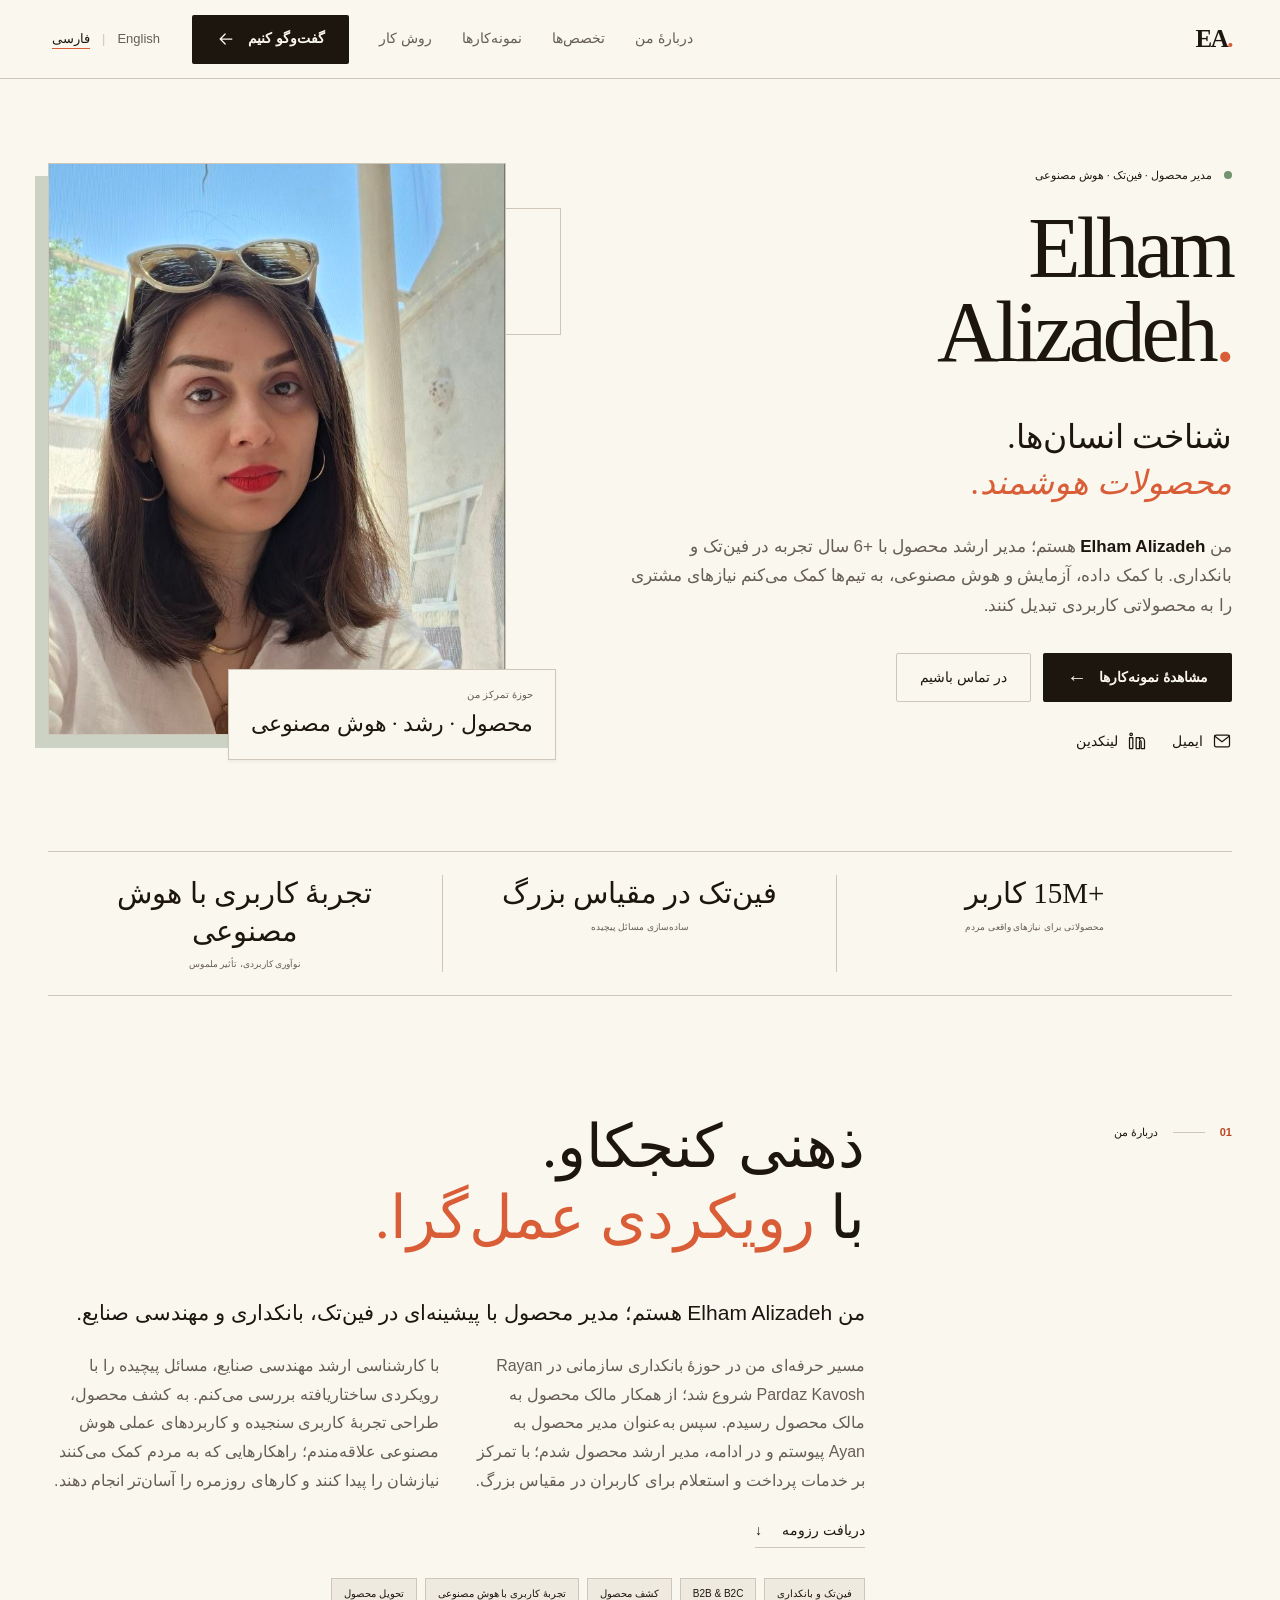
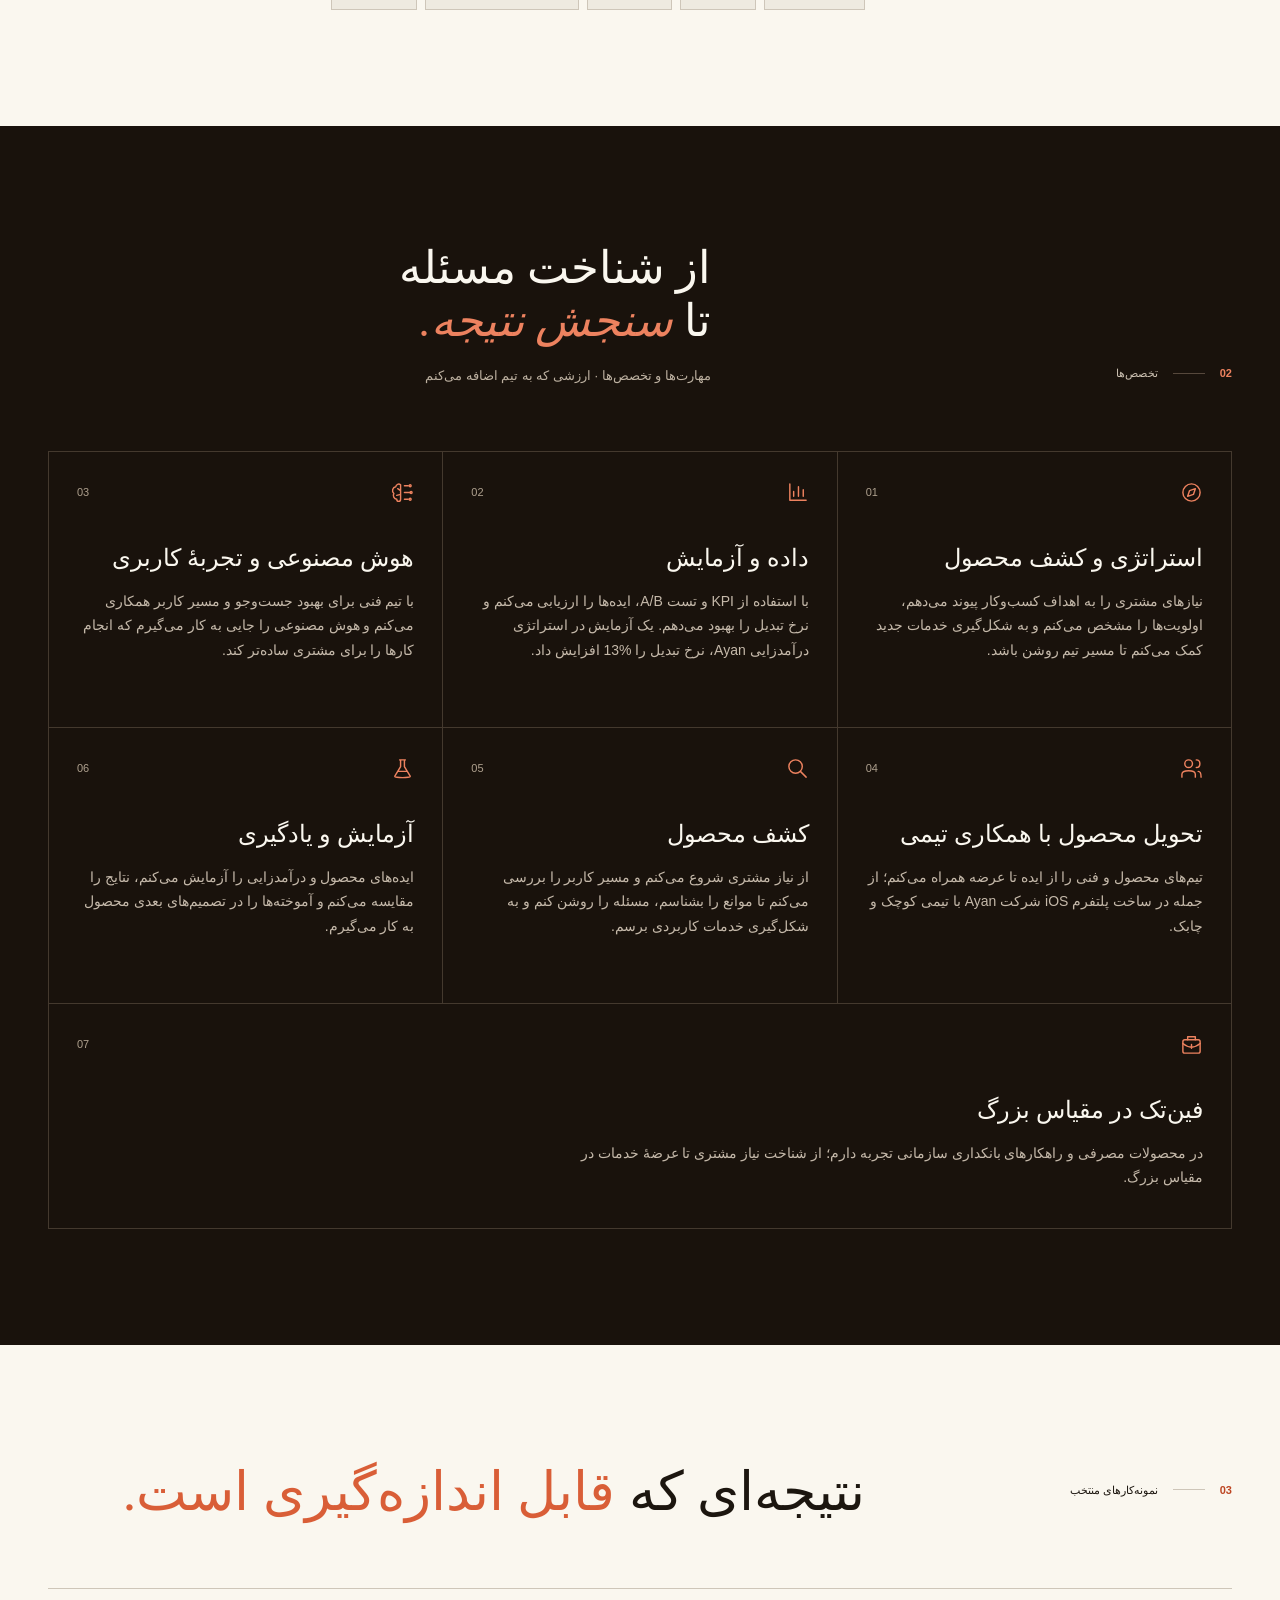
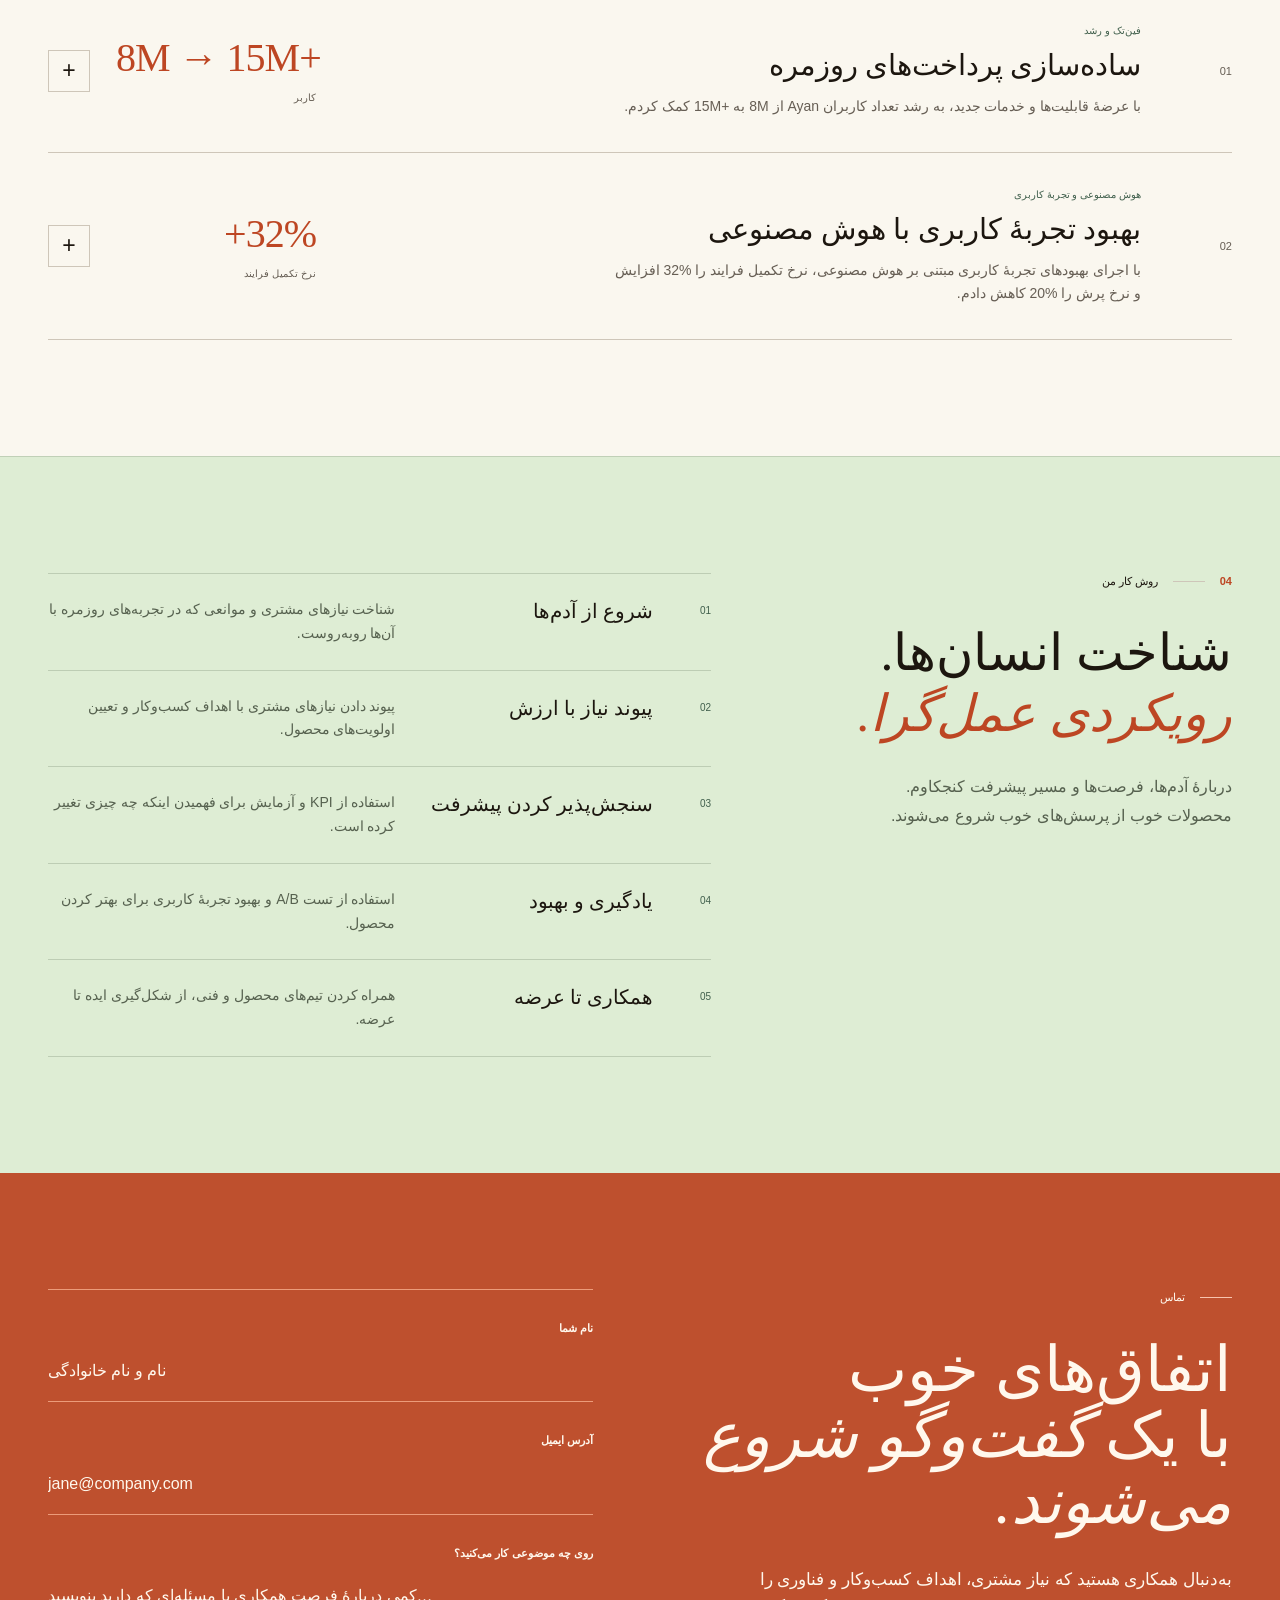
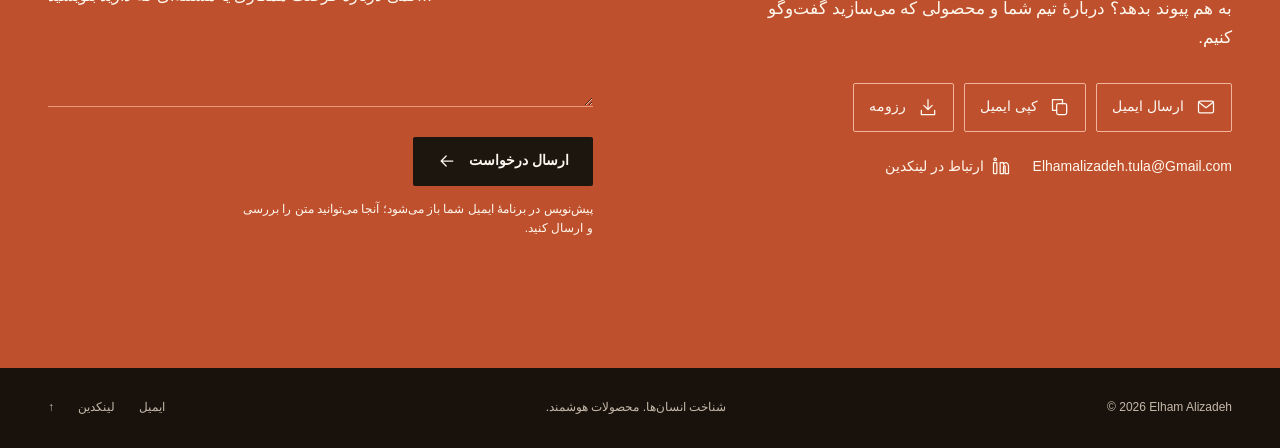
==== commit b0bea625: "Add files via upload" ====
--- a/index.html
+++ b/index.html
@@ -10,13 +10,17 @@
   <meta property="og:type" content="website">
   <title><bdi dir="ltr">Elham Alizadeh</bdi> — مدیر محصول</title>
   <link rel="icon" href="favicon.svg" type="image/svg+xml">
-  <link rel="stylesheet" href="styles.css?v=fa1">
-  <script src="script.js?v=fa1" defer></script>
+  <link rel="stylesheet" href="styles.css?v=bilingual1">
+  <script src="script.js?v=bilingual1" defer></script>
+  <link rel="alternate" hreflang="fa" href="index.html">
+  <link rel="alternate" hreflang="en" href="en.html">
+  <link rel="alternate" hreflang="x-default" href="index.html">
+  <script src="language-switch.js?v=1" defer></script>
 </head>
 <body>
   <a class="skip-link" href="#main">رفتن به محتوای اصلی</a>
   <div class="page-shell">
-    <header class="site-header"><div class="header-inner"><a class="wordmark" href="#home" aria-label="صفحهٔ اصلی Elham Alizadeh" dir="ltr">EA<span class="brand-dot">.</span></a><button class="menu-toggle" type="button" aria-expanded="false" aria-controls="main-nav" hidden>منو <span aria-hidden="true">☰</span></button><nav id="main-nav" aria-label="ناوبری اصلی"><a href="#about">دربارهٔ من</a><a href="#skills">تخصص‌ها</a><a href="#work">نمونه‌کارها</a><a href="#approach">روش کار</a><a class="button button-primary" href="#connect">گفت‌وگو کنیم <svg class="icon" viewbox="0 0 24 24" fill="none" stroke="currentColor" stroke-width="1.5" stroke-linecap="round" stroke-linejoin="round" aria-hidden="true"><path d="M5 12h14m-6-6 6 6-6 6"/></svg></a></nav></div></header>
+    <header class="site-header"><div class="header-inner"><a class="wordmark" href="#home" aria-label="صفحهٔ اصلی Elham Alizadeh" dir="ltr">EA<span class="brand-dot">.</span></a><button class="menu-toggle" type="button" aria-expanded="false" aria-controls="main-nav" hidden>منو <span aria-hidden="true">☰</span></button><nav id="main-nav" aria-label="ناوبری اصلی"><a href="#about">دربارهٔ من</a><a href="#skills">تخصص‌ها</a><a href="#work">نمونه‌کارها</a><a href="#approach">روش کار</a><a class="button button-primary" href="#connect">گفت‌وگو کنیم <svg class="icon" viewbox="0 0 24 24" fill="none" stroke="currentColor" stroke-width="1.5" stroke-linecap="round" stroke-linejoin="round" aria-hidden="true"><path d="M5 12h14m-6-6 6 6-6 6"/></svg></a></nav><div class="language-switch" role="group" aria-label="انتخاب زبان"><a href="index.html" lang="fa" hreflang="fa" aria-current="page">فارسی</a><span aria-hidden="true">|</span><a href="en.html" lang="en" hreflang="en">English</a></div></div></header>
     <main id="main"><section class="hero" id="home" aria-labelledby="hero-title">
         <div class="hero-copy">
           <div class="eyebrow-line"><p class="eyebrow"><span class="status-dot" aria-hidden="true"></span>مدیر محصول · فین‌تک · هوش مصنوعی</p></div>
--- a/styles.css
+++ b/styles.css
@@ -195,3 +195,13 @@
 @media(max-width:1100px){html[lang="fa"] .portrait figcaption{right:-25px}}
 @media(max-width:800px){html[lang="fa"] .portrait::after{right:-20px}html[lang="fa"] .portrait figcaption{right:-12px}html[lang="fa"] .project-detail{margin-inline:39px 0}}
 @media(max-width:600px){html[lang="fa"] .portrait::after{right:-11px}html[lang="fa"] .portrait::before{inset:10px 10px -10px -10px}html[lang="fa"] .portrait figcaption{right:-10px}html[lang="fa"] .project-detail{margin-inline:0}}
+
+/* Bilingual control: visible outside the collapsed mobile navigation. */
+.language-switch{display:flex;align-items:center;gap:8px;direction:ltr;white-space:nowrap;order:3;font:13px/1.5 var(--sans)}
+.language-switch a{display:inline-flex;align-items:center;min-height:44px;padding:4px;text-underline-offset:5px;color:var(--muted)}
+.language-switch a[aria-current="page"]{color:var(--ink);text-decoration:underline;text-decoration-color:var(--accent)}
+.language-switch a:hover{color:var(--accent-text)}
+.language-switch span{color:var(--line)}
+.header-inner>nav{margin-inline-start:auto}
+@media(min-width:601px) and (max-width:900px){.header-inner{gap:14px}.header-inner>nav{gap:13px}.header-inner nav .button{padding-inline:12px}.language-switch{font-size:12px;gap:5px}}
+@media(max-width:600px){.language-switch{order:1;margin-inline-start:auto;margin-inline-end:14px}.header-inner>.menu-toggle{order:2}.header-inner>nav{order:3;margin-inline-start:0}}
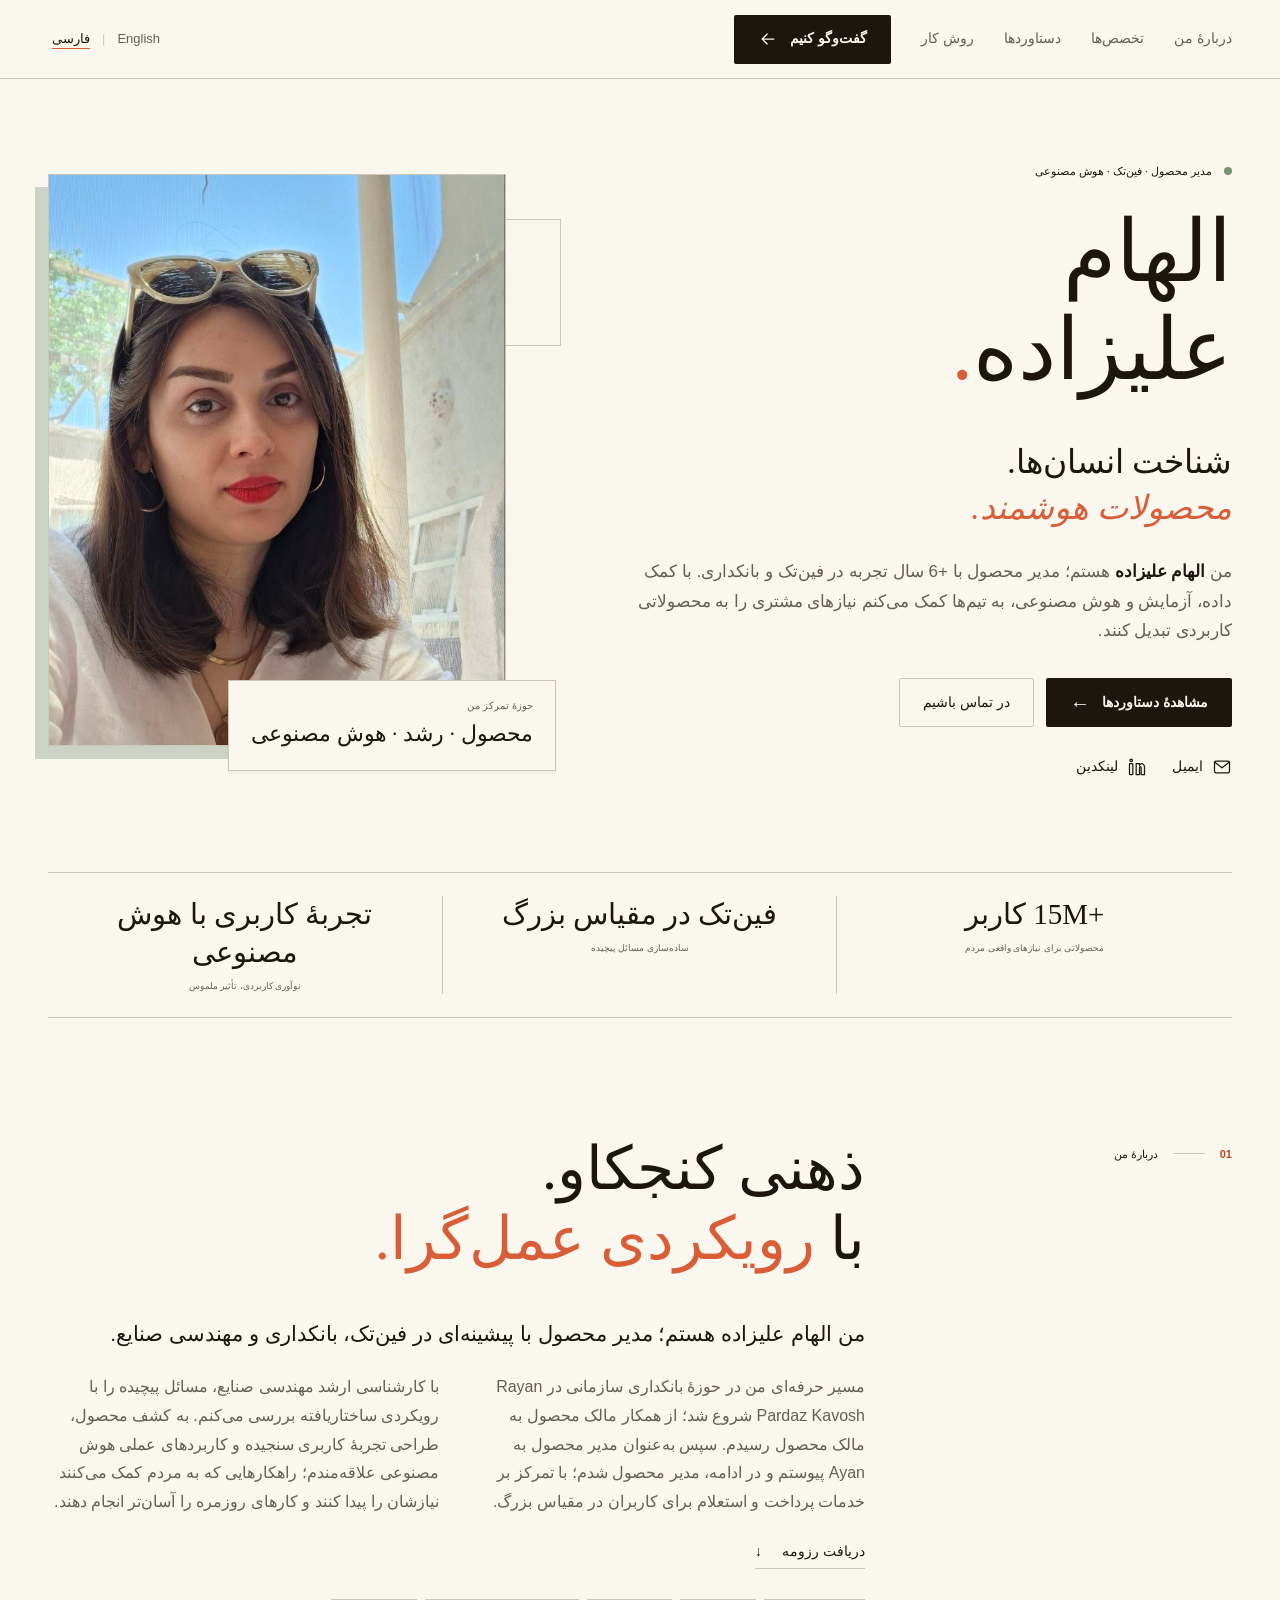
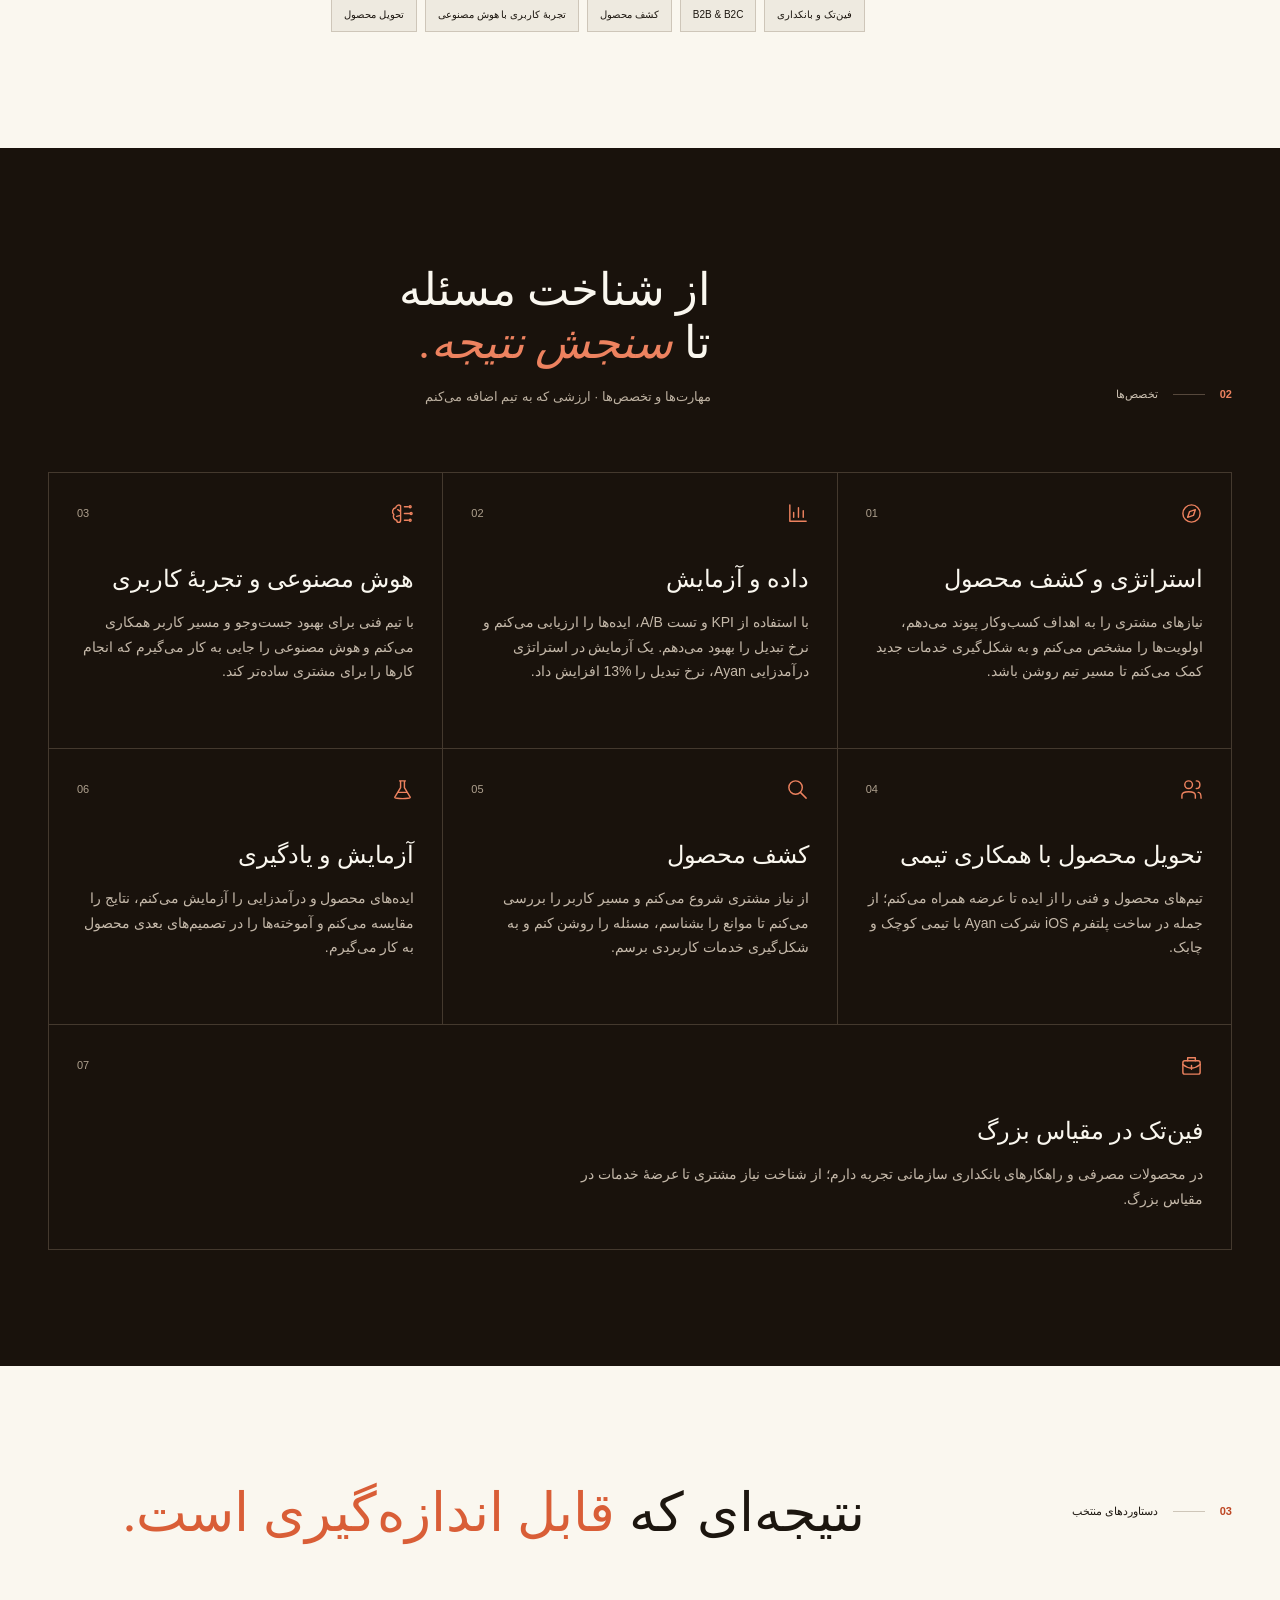
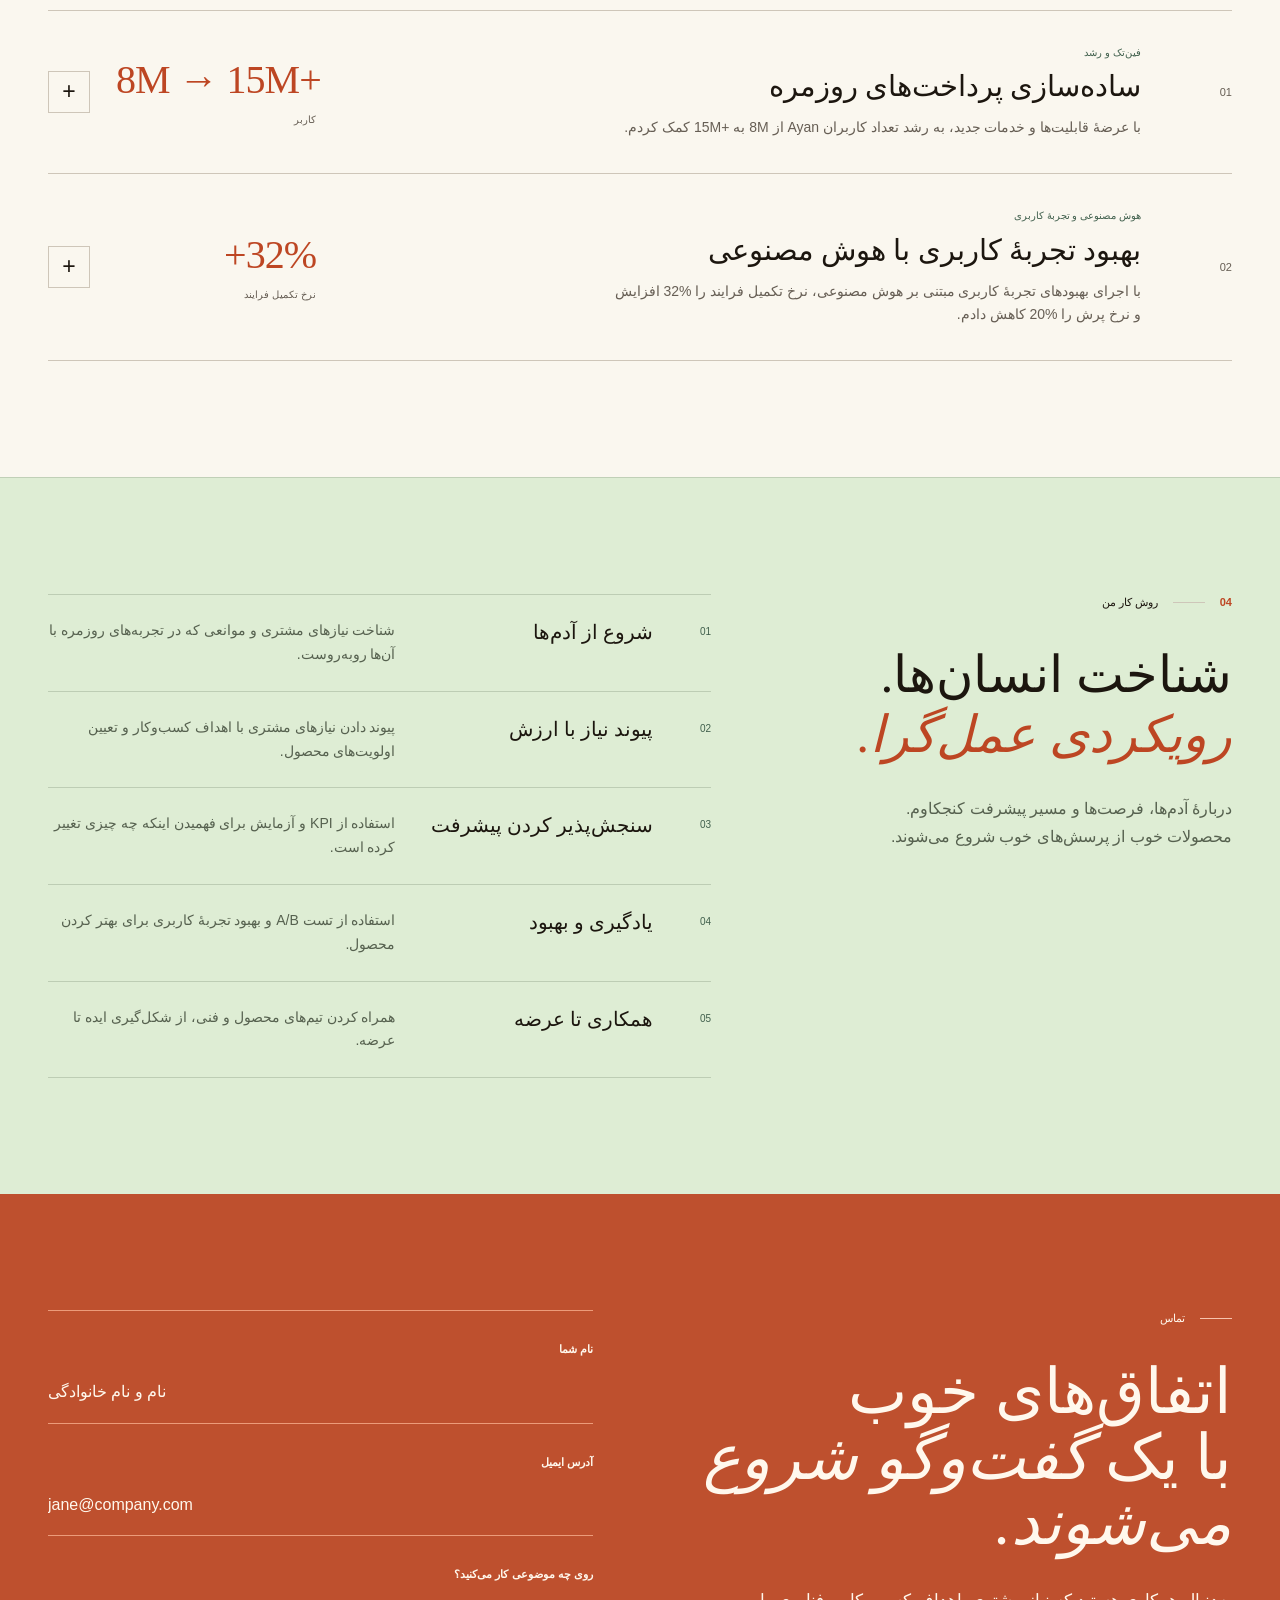
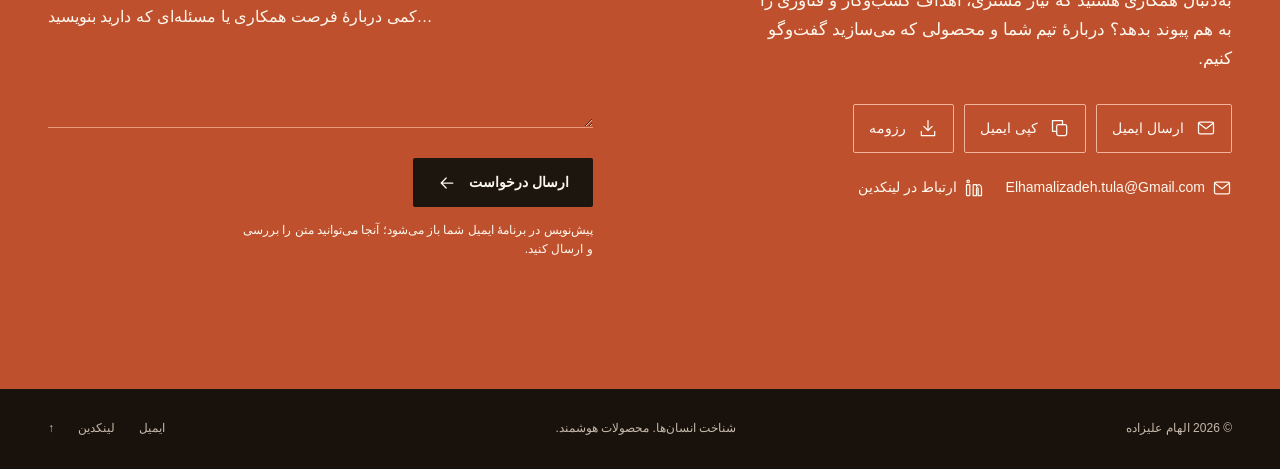
==== commit 7fbda706: "Add files via upload" ====
--- a/index.html
+++ b/index.html
@@ -4,13 +4,13 @@
   <meta charset="UTF-8">
   <meta name="viewport" content="width=device-width, initial-scale=1">
   <meta name="theme-color" content="#faf7ef">
-  <meta name="description" content="با Elham Alizadeh، مدیر ارشد محصول با 6+ سال تجربه در فین‌تک و بانکداری، آشنا شوید؛ تخصص‌ها، نمونه‌کارها و راه‌های همکاری.">
-  <meta property="og:title" content="Elham Alizadeh — شناخت انسان‌ها. محصولات هوشمند.">
-  <meta property="og:description" content="مدیریت محصول، هوش مصنوعی و فین‌تک؛ آشنایی با Elham Alizadeh و نمونه‌کارهای منتخب او.">
+  <meta name="description" content="با الهام علیزاده، مدیر محصول با 6+ سال تجربه در فین‌تک و بانکداری، آشنا شوید؛ تخصص‌ها، دستاوردها و راه‌های همکاری.">
+  <meta property="og:title" content="الهام علیزاده — شناخت انسان‌ها. محصولات هوشمند.">
+  <meta property="og:description" content="مدیریت محصول، هوش مصنوعی و فین‌تک؛ آشنایی با الهام علیزاده و دستاوردهای منتخب او.">
   <meta property="og:type" content="website">
-  <title><bdi dir="ltr">Elham Alizadeh</bdi> — مدیر محصول</title>
+  <title>الهام علیزاده — مدیر محصول</title>
   <link rel="icon" href="favicon.svg" type="image/svg+xml">
-  <link rel="stylesheet" href="styles.css?v=bilingual1">
+  <link rel="stylesheet" href="styles.css?v=fa2">
   <script src="script.js?v=bilingual1" defer></script>
   <link rel="alternate" hreflang="fa" href="index.html">
   <link rel="alternate" hreflang="en" href="en.html">
@@ -20,23 +20,23 @@
 <body>
   <a class="skip-link" href="#main">رفتن به محتوای اصلی</a>
   <div class="page-shell">
-    <header class="site-header"><div class="header-inner"><a class="wordmark" href="#home" aria-label="صفحهٔ اصلی Elham Alizadeh" dir="ltr">EA<span class="brand-dot">.</span></a><button class="menu-toggle" type="button" aria-expanded="false" aria-controls="main-nav" hidden>منو <span aria-hidden="true">☰</span></button><nav id="main-nav" aria-label="ناوبری اصلی"><a href="#about">دربارهٔ من</a><a href="#skills">تخصص‌ها</a><a href="#work">نمونه‌کارها</a><a href="#approach">روش کار</a><a class="button button-primary" href="#connect">گفت‌وگو کنیم <svg class="icon" viewbox="0 0 24 24" fill="none" stroke="currentColor" stroke-width="1.5" stroke-linecap="round" stroke-linejoin="round" aria-hidden="true"><path d="M5 12h14m-6-6 6 6-6 6"/></svg></a></nav><div class="language-switch" role="group" aria-label="انتخاب زبان"><a href="index.html" lang="fa" hreflang="fa" aria-current="page">فارسی</a><span aria-hidden="true">|</span><a href="en.html" lang="en" hreflang="en">English</a></div></div></header>
+    <header class="site-header"><div class="header-inner"><button class="menu-toggle" type="button" aria-expanded="false" aria-controls="main-nav" hidden>منو <span aria-hidden="true">☰</span></button><nav id="main-nav" aria-label="ناوبری اصلی"><a href="#about">دربارهٔ من</a><a href="#skills">تخصص‌ها</a><a href="#work">دستاوردها</a><a href="#approach">روش کار</a><a class="button button-primary" href="#connect">گفت‌وگو کنیم <svg class="icon" viewbox="0 0 24 24" fill="none" stroke="currentColor" stroke-width="1.5" stroke-linecap="round" stroke-linejoin="round" aria-hidden="true"><path d="M5 12h14m-6-6 6 6-6 6"/></svg></a></nav><div class="language-switch" role="group" aria-label="انتخاب زبان"><a href="index.html" lang="fa" hreflang="fa" aria-current="page">فارسی</a><span aria-hidden="true">|</span><a href="en.html" lang="en" hreflang="en">English</a></div></div></header>
     <main id="main"><section class="hero" id="home" aria-labelledby="hero-title">
         <div class="hero-copy">
           <div class="eyebrow-line"><p class="eyebrow"><span class="status-dot" aria-hidden="true"></span>مدیر محصول · فین‌تک · هوش مصنوعی</p></div>
-          <h1 id="hero-title" dir="ltr">Elham<br>Alizadeh<span class="accent">.</span></h1><p class="hero-statement">شناخت انسان‌ها.<br><em>محصولات هوشمند.</em></p>
-          <p class="intro">من <strong><bdi dir="ltr">Elham Alizadeh</bdi></strong> هستم؛ مدیر ارشد محصول با <bdi dir="ltr">6+</bdi> سال تجربه در فین‌تک و بانکداری. با کمک داده، آزمایش و هوش مصنوعی، به تیم‌ها کمک می‌کنم نیازهای مشتری را به محصولاتی کاربردی تبدیل کنند.</p>
-          <div class="hero-actions"><a class="button button-primary" href="#work">مشاهدهٔ نمونه‌کارها <span aria-hidden="true">→</span></a><a class="button button-outline" href="#connect">در تماس باشیم</a></div>
+          <h1 id="hero-title" dir="rtl">الهام<br>علیزاده<span class="accent">.</span></h1><p class="hero-statement">شناخت انسان‌ها.<br><em>محصولات هوشمند.</em></p>
+          <p class="intro">من <strong>الهام علیزاده</strong> هستم؛ مدیر محصول با <bdi dir="ltr">6+</bdi> سال تجربه در فین‌تک و بانکداری. با کمک داده، آزمایش و هوش مصنوعی، به تیم‌ها کمک می‌کنم نیازهای مشتری را به محصولاتی کاربردی تبدیل کنند.</p>
+          <div class="hero-actions"><a class="button button-primary" href="#work">مشاهدهٔ دستاوردها <span aria-hidden="true">→</span></a><a class="button button-outline" href="#connect">در تماس باشیم</a></div>
           <div class="quick-contact"><a href="mailto:Elhamalizadeh.tula@Gmail.com"><svg class="icon" viewbox="0 0 24 24" fill="none" stroke="currentColor" stroke-width="1.5" stroke-linecap="round" stroke-linejoin="round" aria-hidden="true"><rect x="3" y="5" width="18" height="14" rx="2"/><path d="m3 6 9 7 9-7"/></svg>ایمیل</a><a href="https://www.linkedin.com/in/elham-alizadeh-a45ab913a" target="_blank" rel="noopener noreferrer"><svg class="icon" viewbox="0 0 24 24" fill="none" stroke="currentColor" stroke-width="1.5" stroke-linecap="round" stroke-linejoin="round" aria-hidden="true"><rect x="3" y="8" width="4" height="13" rx=".5"/><circle cx="5" cy="4" r="1.5"/><path d="M11 21V8h4v2c3-4 6-1 6 2v9h-4v-8c0-2-2-2-2 0v8z"/></svg>لینکدین</a></div>
         </div>
-        <figure class="portrait"><img src="elham-alizadeh.jpg" alt="تصویر Elham Alizadeh در نور طبیعی، با آسمان آبی و دیوار کرم‌رنگ در پس‌زمینه" width="653" height="1280" fetchpriority="high"><figcaption><span>حوزهٔ تمرکز من</span>محصول · رشد · هوش مصنوعی</figcaption></figure>
+        <figure class="portrait"><img src="elham-alizadeh.jpg" alt="تصویر الهام علیزاده در نور طبیعی، با آسمان آبی و دیوار کرم‌رنگ در پس‌زمینه" width="653" height="1280" fetchpriority="high"><figcaption><span>حوزهٔ تمرکز من</span>محصول · رشد · هوش مصنوعی</figcaption></figure>
         
       </section><section class="proof-strip" aria-label="تجربه در یک نگاه">
         <div><p class="proof-title"><bdi dir="ltr">15M+</bdi> کاربر</p><p class="small-label">محصولاتی برای نیازهای واقعی مردم</p></div>
         <div><p class="proof-title">فین‌تک در مقیاس بزرگ</p><p class="small-label">ساده‌سازی مسائل پیچیده</p></div>
         <div><p class="proof-title">تجربهٔ کاربری با هوش مصنوعی</p><p class="small-label">نوآوری کاربردی، تأثیر ملموس</p></div>
-      </section><section class="about section" id="about" aria-labelledby="about-title"><p class="section-label"><span>01</span><i aria-hidden="true"></i>دربارهٔ من</p><div class="about-content"><h2 id="about-title">ذهنی کنجکاو.<br>با <span class="accent">رویکردی عمل‌گرا.</span></h2><div class="about-copy"><p class="large-copy">من <bdi dir="ltr">Elham Alizadeh</bdi> هستم؛ مدیر محصول با پیشینه‌ای در فین‌تک، بانکداری و مهندسی صنایع.</p><p>مسیر حرفه‌ای من در حوزهٔ بانکداری سازمانی در <bdi dir="ltr">Rayan Pardaz Kavosh</bdi> شروع شد؛ از همکار مالک محصول به مالک محصول رسیدم. سپس به‌عنوان مدیر محصول به <bdi dir="ltr">Ayan</bdi> پیوستم و در ادامه، مدیر ارشد محصول شدم؛ با تمرکز بر خدمات پرداخت و استعلام برای کاربران در مقیاس بزرگ.</p><p>با کارشناسی ارشد مهندسی صنایع، مسائل پیچیده را با رویکردی ساختاریافته بررسی می‌کنم. به کشف محصول، طراحی تجربهٔ کاربری سنجیده و کاربردهای عملی هوش مصنوعی علاقه‌مندم؛ راهکارهایی که به مردم کمک می‌کنند نیازشان را پیدا کنند و کارهای روزمره را آسان‌تر انجام دهند.</p><a class="text-link" href="elham-alizadeh-resume.pdf" download>دریافت رزومه <span aria-hidden="true">↓</span></a></div><ul class="tags" aria-label="حوزه‌های تجربه"><li>فین‌تک و بانکداری</li><li><bdi dir="ltr">B2B &amp; B2C</bdi></li><li>کشف محصول</li><li>تجربهٔ کاربری با هوش مصنوعی</li><li>تحویل محصول</li></ul></div></section><section class="skills section" id="skills" aria-labelledby="skills-title"><div class="section-inner"><div class="section-heading"><p class="section-label"><span>02</span><i aria-hidden="true"></i>تخصص‌ها</p><div><h2 id="skills-title">از شناخت مسئله<br>تا <em>سنجش نتیجه.</em></h2><p class="section-intro">مهارت‌ها و تخصص‌ها · ارزشی که به تیم اضافه می‌کنم</p></div></div><div class="skills-grid"><article><div class="skill-top"><svg class="icon" viewbox="0 0 24 24" fill="none" stroke="currentColor" stroke-width="1.5" stroke-linecap="round" stroke-linejoin="round" aria-hidden="true"><circle cx="12" cy="12" r="9"/><path d="m16 8-2 6-6 2 2-6z"/></svg><span>01</span></div><h3>استراتژی و کشف محصول</h3><p>نیازهای مشتری را به اهداف کسب‌وکار پیوند می‌دهم، اولویت‌ها را مشخص می‌کنم و به شکل‌گیری خدمات جدید کمک می‌کنم تا مسیر تیم روشن باشد.</p></article><article><div class="skill-top"><svg class="icon" viewbox="0 0 24 24" fill="none" stroke="currentColor" stroke-width="1.5" stroke-linecap="round" stroke-linejoin="round" aria-hidden="true"><path d="M4 3v17h17M8 16v-5m5 5V6m5 10V9"/></svg><span>02</span></div><h3>داده و آزمایش</h3><p>با استفاده از <bdi dir="ltr">KPI</bdi> و تست <bdi dir="ltr">A/B</bdi>، ایده‌ها را ارزیابی می‌کنم و نرخ تبدیل را بهبود می‌دهم. یک آزمایش در استراتژی درآمدزایی <bdi dir="ltr">Ayan</bdi>، نرخ تبدیل را <bdi dir="ltr">13%</bdi> افزایش داد.</p></article><article><div class="skill-top"><svg class="icon" viewbox="0 0 24 24" fill="none" stroke="currentColor" stroke-width="1.5" stroke-linecap="round" stroke-linejoin="round" aria-hidden="true"><path d="M10 4a3 3 0 0 0-5 2 4 4 0 0 0-2 7 4 4 0 0 0 3 6c0 3 4 3 4 0V4Zm4 1h4m-4 7h6m-6 7h4M7 8l3 2M6 15l4-1"/><circle cx="20" cy="5" r="1"/><circle cx="21" cy="12" r="1"/><circle cx="20" cy="19" r="1"/></svg><span>03</span></div><h3>هوش مصنوعی و تجربهٔ کاربری</h3><p>با تیم فنی برای بهبود جست‌وجو و مسیر کاربر همکاری می‌کنم و هوش مصنوعی را جایی به کار می‌گیرم که انجام کارها را برای مشتری ساده‌تر کند.</p></article><article><div class="skill-top"><svg class="icon" viewbox="0 0 24 24" fill="none" stroke="currentColor" stroke-width="1.5" stroke-linecap="round" stroke-linejoin="round" aria-hidden="true"><circle cx="9" cy="7" r="4"/><path d="M2 21v-3c0-5 14-5 14 0v3M17 3c5 0 5 8 0 8m2 4c3 0 3 4 3 6"/></svg><span>04</span></div><h3>تحویل محصول با همکاری تیمی</h3><p>تیم‌های محصول و فنی را از ایده تا عرضه همراه می‌کنم؛ از جمله در ساخت پلتفرم <bdi dir="ltr">iOS</bdi> شرکت <bdi dir="ltr">Ayan</bdi> با تیمی کوچک و چابک.</p></article><article><div class="skill-top"><svg class="icon" viewbox="0 0 24 24" fill="none" stroke="currentColor" stroke-width="1.5" stroke-linecap="round" stroke-linejoin="round" aria-hidden="true"><circle cx="10" cy="10" r="7"/><path d="m15 15 6 6"/></svg><span>05</span></div><h3>کشف محصول</h3><p>از نیاز مشتری شروع می‌کنم و مسیر کاربر را بررسی می‌کنم تا موانع را بشناسم، مسئله را روشن کنم و به شکل‌گیری خدمات کاربردی برسم.</p></article><article><div class="skill-top"><svg class="icon" viewbox="0 0 24 24" fill="none" stroke="currentColor" stroke-width="1.5" stroke-linecap="round" stroke-linejoin="round" aria-hidden="true"><path d="M9 3h6m-5 0v7L4 20c-1 2 17 2 16 0l-6-10V3M8 15h8"/></svg><span>06</span></div><h3>آزمایش و یادگیری</h3><p>ایده‌های محصول و درآمدزایی را آزمایش می‌کنم، نتایج را مقایسه می‌کنم و آموخته‌ها را در تصمیم‌های بعدی محصول به کار می‌گیرم.</p></article><article><div class="skill-top"><svg class="icon" viewbox="0 0 24 24" fill="none" stroke="currentColor" stroke-width="1.5" stroke-linecap="round" stroke-linejoin="round" aria-hidden="true"><rect x="3" y="7" width="18" height="14" rx="2"/><path d="M8 7V4h8v3M3 11c6 5 12 5 18 0m-9 1v4"/></svg><span>07</span></div><h3>فین‌تک در مقیاس بزرگ</h3><p>در محصولات مصرفی و راهکارهای بانکداری سازمانی تجربه دارم؛ از شناخت نیاز مشتری تا عرضهٔ خدمات در مقیاس بزرگ.</p></article></div></div></section><section class="work section" id="work" aria-labelledby="work-title"><div class="section-heading"><p class="section-label"><span>03</span><i aria-hidden="true"></i>نمونه‌کارهای منتخب</p><h2 id="work-title">نتیجه‌ای که <span class="accent">قابل اندازه‌گیری است.</span></h2></div><div class="project-grid"><article class="project"><details><summary><span class="project-number">01</span><span class="project-overview"><span class="project-category">فین‌تک و رشد</span><span class="project-title">ساده‌سازی پرداخت‌های روزمره</span><span class="project-description">با عرضهٔ قابلیت‌ها و خدمات جدید، به رشد تعداد کاربران <bdi dir="ltr">Ayan</bdi> از <bdi dir="ltr">8M</bdi> به <bdi dir="ltr">15M+</bdi> کمک کردم.</span></span><span class="project-metric"><strong><bdi dir="ltr">8M → 15M+</bdi></strong><span>کاربر</span></span><span class="expand-mark" aria-hidden="true">+</span></summary><div class="project-detail"><p>در <bdi dir="ltr">Ayan</bdi>، با عرضهٔ قابلیت‌ها و خدمات جدید به رشد تعداد کاربران از <bdi dir="ltr">8M</bdi> به بیش از <bdi dir="ltr">15M</bdi> کمک کردم. همچنین پلتفرم <bdi dir="ltr">iOS</bdi> را با تیم کوچکی از محصول و فنی راه‌اندازی کردم.</p><p><strong>تمرکز من:</strong> استراتژی محصول، کشف خدمات و تحویل محصول.</p><p class="result"><bdi dir="ltr">8M → 15M+</bdi> کاربر</p></div></details></article><article class="project"><details><summary><span class="project-number">02</span><span class="project-overview"><span class="project-category">هوش مصنوعی و تجربهٔ کاربری</span><span class="project-title">بهبود تجربهٔ کاربری با هوش مصنوعی</span><span class="project-description">با اجرای بهبودهای تجربهٔ کاربری مبتنی بر هوش مصنوعی، نرخ تکمیل فرایند را <bdi dir="ltr">32%</bdi> افزایش و نرخ پرش را <bdi dir="ltr">20%</bdi> کاهش دادم.</span></span><span class="project-metric"><strong>+32%</strong><span>نرخ تکمیل فرایند</span></span><span class="expand-mark" aria-hidden="true">+</span></summary><div class="project-detail"><p>در <bdi dir="ltr">Ayan</bdi>، بهبودهای تجربهٔ کاربری مبتنی بر هوش مصنوعی را اجرا کردم که نرخ پرش را <bdi dir="ltr">20%</bdi> کاهش و نرخ تکمیل فرایند را <bdi dir="ltr">32%</bdi> افزایش داد. همچنین با همکاری تیم فنی، دقت جست‌وجو را از <bdi dir="ltr">45%</bdi> به <bdi dir="ltr">83%</bdi> رساندیم.</p><p><strong>تمرکز من:</strong> تجربهٔ کاربری، آزمایش و همکاری با تیم فنی.</p><p class="result"><bdi dir="ltr">+32%</bdi> نرخ تکمیل فرایند</p></div></details></article></div></section><section class="approach section" id="approach" aria-labelledby="approach-title"><div class="section-inner approach-grid"><div><p class="section-label"><span>04</span><i aria-hidden="true"></i>روش کار من</p><h2 id="approach-title">شناخت انسان‌ها.<br><em>رویکردی عمل‌گرا.</em></h2><p class="approach-intro">دربارهٔ آدم‌ها، فرصت‌ها و مسیر پیشرفت کنجکاوم. محصولات خوب از پرسش‌های خوب شروع می‌شوند.</p></div><ol class="approach-list"><li><span>01</span><h3>شروع از آدم‌ها</h3><p>شناخت نیازهای مشتری و موانعی که در تجربه‌های روزمره با آن‌ها روبه‌روست.</p></li><li><span>02</span><h3>پیوند نیاز با ارزش</h3><p>پیوند دادن نیازهای مشتری با اهداف کسب‌وکار و تعیین اولویت‌های محصول.</p></li><li><span>03</span><h3>سنجش‌پذیر کردن پیشرفت</h3><p>استفاده از <bdi dir="ltr">KPI</bdi> و آزمایش برای فهمیدن اینکه چه چیزی تغییر کرده است.</p></li><li><span>04</span><h3>یادگیری و بهبود</h3><p>استفاده از تست <bdi dir="ltr">A/B</bdi> و بهبود تجربهٔ کاربری برای بهتر کردن محصول.</p></li><li><span>05</span><h3>همکاری تا عرضه</h3><p>همراه کردن تیم‌های محصول و فنی، از شکل‌گیری ایده تا عرضه.</p></li></ol></div></section><section class="contact section" id="connect" aria-labelledby="contact-title"><div class="section-inner contact-grid"><div class="contact-copy"><p class="section-label"><span></span><i aria-hidden="true"></i>تماس</p><h2 id="contact-title">اتفاق‌های خوب<br>با یک <em>گفت‌وگو شروع می‌شوند.</em></h2><p class="contact-intro">به‌دنبال همکاری هستید که نیاز مشتری، اهداف کسب‌وکار و فناوری را به هم پیوند بدهد؟ دربارهٔ تیم شما و محصولی که می‌سازید گفت‌وگو کنیم.</p><div class="contact-actions"><a class="button button-outline" href="mailto:Elhamalizadeh.tula@Gmail.com"><svg class="icon" viewbox="0 0 24 24" fill="none" stroke="currentColor" stroke-width="1.5" stroke-linecap="round" stroke-linejoin="round" aria-hidden="true"><rect x="3" y="5" width="18" height="14" rx="2"/><path d="m3 6 9 7 9-7"/></svg>ارسال ایمیل</a><button class="button button-outline" id="copy-email" type="button" hidden><svg class="icon" viewbox="0 0 24 24" fill="none" stroke="currentColor" stroke-width="1.5" stroke-linecap="round" stroke-linejoin="round" aria-hidden="true"><rect x="8" y="8" width="12" height="13" rx="2"/><path d="M15 8V3H3v13h5"/></svg><span>کپی ایمیل</span></button><a class="button button-outline" href="elham-alizadeh-resume.pdf" download><svg class="icon" viewbox="0 0 24 24" fill="none" stroke="currentColor" stroke-width="1.5" stroke-linecap="round" stroke-linejoin="round" aria-hidden="true"><path d="M12 3v12m-5-5 5 5 5-5M4 16v5h16v-5"/></svg>رزومه</a></div><div class="contact-links"><a href="mailto:Elhamalizadeh.tula@Gmail.com"><bdi dir="ltr">Elhamalizadeh.tula@Gmail.com</bdi></a><a href="https://www.linkedin.com/in/elham-alizadeh-a45ab913a" target="_blank" rel="noopener noreferrer"><svg class="icon" viewbox="0 0 24 24" fill="none" stroke="currentColor" stroke-width="1.5" stroke-linecap="round" stroke-linejoin="round" aria-hidden="true"><rect x="3" y="8" width="4" height="13" rx=".5"/><circle cx="5" cy="4" r="1.5"/><path d="M11 21V8h4v2c3-4 6-1 6 2v9h-4v-8c0-2-2-2-2 0v8z"/></svg>ارتباط در لینکدین</a></div><p id="copy-status" role="status" class="copy-status"></p></div><form class="inquiry-form" id="inquiry-form" hidden><label for="inquiry-name">نام شما</label><input id="inquiry-name" name="name" autocomplete="name" placeholder="نام و نام خانوادگی" required maxlength="100" dir="auto"><label for="inquiry-email">آدرس ایمیل</label><input id="inquiry-email" name="email" type="email" autocomplete="email" placeholder="jane@company.com" required maxlength="254" dir="ltr"><label for="inquiry-message">روی چه موضوعی کار می‌کنید؟</label><textarea id="inquiry-message" name="message" placeholder="کمی دربارهٔ فرصت همکاری یا مسئله‌ای که دارید بنویسید…" required maxlength="3000" rows="4" dir="auto"></textarea><button class="button button-primary" type="submit">ارسال درخواست <svg class="icon" viewbox="0 0 24 24" fill="none" stroke="currentColor" stroke-width="1.5" stroke-linecap="round" stroke-linejoin="round" aria-hidden="true"><path d="M5 12h14m-6-6 6 6-6 6"/></svg></button><p class="form-note">پیش‌نویس در برنامهٔ ایمیل شما باز می‌شود؛ آنجا می‌توانید متن را بررسی و ارسال کنید.</p><p id="form-status" role="status"></p></form></div></section></main>
-    <footer><div class="footer-inner"><span dir="ltr">© <span id="year">2026</span> <bdi dir="ltr">Elham Alizadeh</bdi></span><p>شناخت انسان‌ها. محصولات هوشمند.</p><div><a href="mailto:Elhamalizadeh.tula@Gmail.com">ایمیل</a><a href="https://www.linkedin.com/in/elham-alizadeh-a45ab913a" target="_blank" rel="noopener noreferrer">لینکدین</a><a href="#home" aria-label="بازگشت به بالای صفحه">↑</a></div></div></footer>
+      </section><section class="about section" id="about" aria-labelledby="about-title"><p class="section-label"><span>01</span><i aria-hidden="true"></i>دربارهٔ من</p><div class="about-content"><h2 id="about-title">ذهنی کنجکاو.<br>با <span class="accent">رویکردی عمل‌گرا.</span></h2><div class="about-copy"><p class="large-copy">من الهام علیزاده هستم؛ مدیر محصول با پیشینه‌ای در فین‌تک، بانکداری و مهندسی صنایع.</p><p>مسیر حرفه‌ای من در حوزهٔ بانکداری سازمانی در <bdi dir="ltr">Rayan Pardaz Kavosh</bdi> شروع شد؛ از همکار مالک محصول به مالک محصول رسیدم. سپس به‌عنوان مدیر محصول به <bdi dir="ltr">Ayan</bdi> پیوستم و در ادامه، مدیر محصول شدم؛ با تمرکز بر خدمات پرداخت و استعلام برای کاربران در مقیاس بزرگ.</p><p>با کارشناسی ارشد مهندسی صنایع، مسائل پیچیده را با رویکردی ساختاریافته بررسی می‌کنم. به کشف محصول، طراحی تجربهٔ کاربری سنجیده و کاربردهای عملی هوش مصنوعی علاقه‌مندم؛ راهکارهایی که به مردم کمک می‌کنند نیازشان را پیدا کنند و کارهای روزمره را آسان‌تر انجام دهند.</p><a class="text-link" href="elham-alizadeh-resume.pdf" download>دریافت رزومه <span aria-hidden="true">↓</span></a></div><ul class="tags" aria-label="حوزه‌های تجربه"><li>فین‌تک و بانکداری</li><li><bdi dir="ltr">B2B &amp; B2C</bdi></li><li>کشف محصول</li><li>تجربهٔ کاربری با هوش مصنوعی</li><li>تحویل محصول</li></ul></div></section><section class="skills section" id="skills" aria-labelledby="skills-title"><div class="section-inner"><div class="section-heading"><p class="section-label"><span>02</span><i aria-hidden="true"></i>تخصص‌ها</p><div><h2 id="skills-title">از شناخت مسئله<br>تا <em>سنجش نتیجه.</em></h2><p class="section-intro">مهارت‌ها و تخصص‌ها · ارزشی که به تیم اضافه می‌کنم</p></div></div><div class="skills-grid"><article><div class="skill-top"><svg class="icon" viewbox="0 0 24 24" fill="none" stroke="currentColor" stroke-width="1.5" stroke-linecap="round" stroke-linejoin="round" aria-hidden="true"><circle cx="12" cy="12" r="9"/><path d="m16 8-2 6-6 2 2-6z"/></svg><span>01</span></div><h3>استراتژی و کشف محصول</h3><p>نیازهای مشتری را به اهداف کسب‌وکار پیوند می‌دهم، اولویت‌ها را مشخص می‌کنم و به شکل‌گیری خدمات جدید کمک می‌کنم تا مسیر تیم روشن باشد.</p></article><article><div class="skill-top"><svg class="icon" viewbox="0 0 24 24" fill="none" stroke="currentColor" stroke-width="1.5" stroke-linecap="round" stroke-linejoin="round" aria-hidden="true"><path d="M4 3v17h17M8 16v-5m5 5V6m5 10V9"/></svg><span>02</span></div><h3>داده و آزمایش</h3><p>با استفاده از <bdi dir="ltr">KPI</bdi> و تست <bdi dir="ltr">A/B</bdi>، ایده‌ها را ارزیابی می‌کنم و نرخ تبدیل را بهبود می‌دهم. یک آزمایش در استراتژی درآمدزایی <bdi dir="ltr">Ayan</bdi>، نرخ تبدیل را <bdi dir="ltr">13%</bdi> افزایش داد.</p></article><article><div class="skill-top"><svg class="icon" viewbox="0 0 24 24" fill="none" stroke="currentColor" stroke-width="1.5" stroke-linecap="round" stroke-linejoin="round" aria-hidden="true"><path d="M10 4a3 3 0 0 0-5 2 4 4 0 0 0-2 7 4 4 0 0 0 3 6c0 3 4 3 4 0V4Zm4 1h4m-4 7h6m-6 7h4M7 8l3 2M6 15l4-1"/><circle cx="20" cy="5" r="1"/><circle cx="21" cy="12" r="1"/><circle cx="20" cy="19" r="1"/></svg><span>03</span></div><h3>هوش مصنوعی و تجربهٔ کاربری</h3><p>با تیم فنی برای بهبود جست‌وجو و مسیر کاربر همکاری می‌کنم و هوش مصنوعی را جایی به کار می‌گیرم که انجام کارها را برای مشتری ساده‌تر کند.</p></article><article><div class="skill-top"><svg class="icon" viewbox="0 0 24 24" fill="none" stroke="currentColor" stroke-width="1.5" stroke-linecap="round" stroke-linejoin="round" aria-hidden="true"><circle cx="9" cy="7" r="4"/><path d="M2 21v-3c0-5 14-5 14 0v3M17 3c5 0 5 8 0 8m2 4c3 0 3 4 3 6"/></svg><span>04</span></div><h3>تحویل محصول با همکاری تیمی</h3><p>تیم‌های محصول و فنی را از ایده تا عرضه همراه می‌کنم؛ از جمله در ساخت پلتفرم <bdi dir="ltr">iOS</bdi> شرکت <bdi dir="ltr">Ayan</bdi> با تیمی کوچک و چابک.</p></article><article><div class="skill-top"><svg class="icon" viewbox="0 0 24 24" fill="none" stroke="currentColor" stroke-width="1.5" stroke-linecap="round" stroke-linejoin="round" aria-hidden="true"><circle cx="10" cy="10" r="7"/><path d="m15 15 6 6"/></svg><span>05</span></div><h3>کشف محصول</h3><p>از نیاز مشتری شروع می‌کنم و مسیر کاربر را بررسی می‌کنم تا موانع را بشناسم، مسئله را روشن کنم و به شکل‌گیری خدمات کاربردی برسم.</p></article><article><div class="skill-top"><svg class="icon" viewbox="0 0 24 24" fill="none" stroke="currentColor" stroke-width="1.5" stroke-linecap="round" stroke-linejoin="round" aria-hidden="true"><path d="M9 3h6m-5 0v7L4 20c-1 2 17 2 16 0l-6-10V3M8 15h8"/></svg><span>06</span></div><h3>آزمایش و یادگیری</h3><p>ایده‌های محصول و درآمدزایی را آزمایش می‌کنم، نتایج را مقایسه می‌کنم و آموخته‌ها را در تصمیم‌های بعدی محصول به کار می‌گیرم.</p></article><article><div class="skill-top"><svg class="icon" viewbox="0 0 24 24" fill="none" stroke="currentColor" stroke-width="1.5" stroke-linecap="round" stroke-linejoin="round" aria-hidden="true"><rect x="3" y="7" width="18" height="14" rx="2"/><path d="M8 7V4h8v3M3 11c6 5 12 5 18 0m-9 1v4"/></svg><span>07</span></div><h3>فین‌تک در مقیاس بزرگ</h3><p>در محصولات مصرفی و راهکارهای بانکداری سازمانی تجربه دارم؛ از شناخت نیاز مشتری تا عرضهٔ خدمات در مقیاس بزرگ.</p></article></div></div></section><section class="work section" id="work" aria-labelledby="work-title"><div class="section-heading"><p class="section-label"><span>03</span><i aria-hidden="true"></i>دستاوردهای منتخب</p><h2 id="work-title">نتیجه‌ای که <span class="accent">قابل اندازه‌گیری است.</span></h2></div><div class="project-grid"><article class="project"><details><summary><span class="project-number">01</span><span class="project-overview"><span class="project-category">فین‌تک و رشد</span><span class="project-title">ساده‌سازی پرداخت‌های روزمره</span><span class="project-description">با عرضهٔ قابلیت‌ها و خدمات جدید، به رشد تعداد کاربران <bdi dir="ltr">Ayan</bdi> از <bdi dir="ltr">8M</bdi> به <bdi dir="ltr">15M+</bdi> کمک کردم.</span></span><span class="project-metric"><strong><bdi dir="ltr">8M → 15M+</bdi></strong><span>کاربر</span></span><span class="expand-mark" aria-hidden="true">+</span></summary><div class="project-detail"><p>در <bdi dir="ltr">Ayan</bdi>، با عرضهٔ قابلیت‌ها و خدمات جدید به رشد تعداد کاربران از <bdi dir="ltr">8M</bdi> به بیش از <bdi dir="ltr">15M</bdi> کمک کردم. همچنین پلتفرم <bdi dir="ltr">iOS</bdi> را با تیم کوچکی از محصول و فنی راه‌اندازی کردم.</p><p><strong>تمرکز من:</strong> استراتژی محصول، کشف خدمات و تحویل محصول.</p><p class="result"><bdi dir="ltr">8M → 15M+</bdi> کاربر</p></div></details></article><article class="project"><details><summary><span class="project-number">02</span><span class="project-overview"><span class="project-category">هوش مصنوعی و تجربهٔ کاربری</span><span class="project-title">بهبود تجربهٔ کاربری با هوش مصنوعی</span><span class="project-description">با اجرای بهبودهای تجربهٔ کاربری مبتنی بر هوش مصنوعی، نرخ تکمیل فرایند را <bdi dir="ltr">32%</bdi> افزایش و نرخ پرش را <bdi dir="ltr">20%</bdi> کاهش دادم.</span></span><span class="project-metric"><strong>+32%</strong><span>نرخ تکمیل فرایند</span></span><span class="expand-mark" aria-hidden="true">+</span></summary><div class="project-detail"><p>در <bdi dir="ltr">Ayan</bdi>، بهبودهای تجربهٔ کاربری مبتنی بر هوش مصنوعی را اجرا کردم که نرخ پرش را <bdi dir="ltr">20%</bdi> کاهش و نرخ تکمیل فرایند را <bdi dir="ltr">32%</bdi> افزایش داد. همچنین با همکاری تیم فنی، دقت جست‌وجو را از <bdi dir="ltr">45%</bdi> به <bdi dir="ltr">83%</bdi> رساندیم.</p><p><strong>تمرکز من:</strong> تجربهٔ کاربری، آزمایش و همکاری با تیم فنی.</p><p class="result"><bdi dir="ltr">+32%</bdi> نرخ تکمیل فرایند</p></div></details></article></div></section><section class="approach section" id="approach" aria-labelledby="approach-title"><div class="section-inner approach-grid"><div><p class="section-label"><span>04</span><i aria-hidden="true"></i>روش کار من</p><h2 id="approach-title">شناخت انسان‌ها.<br><em>رویکردی عمل‌گرا.</em></h2><p class="approach-intro">دربارهٔ آدم‌ها، فرصت‌ها و مسیر پیشرفت کنجکاوم. محصولات خوب از پرسش‌های خوب شروع می‌شوند.</p></div><ol class="approach-list"><li><span>01</span><h3>شروع از آدم‌ها</h3><p>شناخت نیازهای مشتری و موانعی که در تجربه‌های روزمره با آن‌ها روبه‌روست.</p></li><li><span>02</span><h3>پیوند نیاز با ارزش</h3><p>پیوند دادن نیازهای مشتری با اهداف کسب‌وکار و تعیین اولویت‌های محصول.</p></li><li><span>03</span><h3>سنجش‌پذیر کردن پیشرفت</h3><p>استفاده از <bdi dir="ltr">KPI</bdi> و آزمایش برای فهمیدن اینکه چه چیزی تغییر کرده است.</p></li><li><span>04</span><h3>یادگیری و بهبود</h3><p>استفاده از تست <bdi dir="ltr">A/B</bdi> و بهبود تجربهٔ کاربری برای بهتر کردن محصول.</p></li><li><span>05</span><h3>همکاری تا عرضه</h3><p>همراه کردن تیم‌های محصول و فنی، از شکل‌گیری ایده تا عرضه.</p></li></ol></div></section><section class="contact section" id="connect" aria-labelledby="contact-title"><div class="section-inner contact-grid"><div class="contact-copy"><p class="section-label"><span></span><i aria-hidden="true"></i>تماس</p><h2 id="contact-title">اتفاق‌های خوب<br>با یک <em>گفت‌وگو شروع می‌شوند.</em></h2><p class="contact-intro">به‌دنبال همکاری هستید که نیاز مشتری، اهداف کسب‌وکار و فناوری را به هم پیوند بدهد؟ دربارهٔ تیم شما و محصولی که می‌سازید گفت‌وگو کنیم.</p><div class="contact-actions"><a class="button button-outline" href="mailto:Elhamalizadeh.tula@Gmail.com"><svg class="icon" viewbox="0 0 24 24" fill="none" stroke="currentColor" stroke-width="1.5" stroke-linecap="round" stroke-linejoin="round" aria-hidden="true"><rect x="3" y="5" width="18" height="14" rx="2"/><path d="m3 6 9 7 9-7"/></svg>ارسال ایمیل</a><button class="button button-outline" id="copy-email" type="button" hidden><svg class="icon" viewbox="0 0 24 24" fill="none" stroke="currentColor" stroke-width="1.5" stroke-linecap="round" stroke-linejoin="round" aria-hidden="true"><rect x="8" y="8" width="12" height="13" rx="2"/><path d="M15 8V3H3v13h5"/></svg><span>کپی ایمیل</span></button><a class="button button-outline" href="elham-alizadeh-resume.pdf" download><svg class="icon" viewbox="0 0 24 24" fill="none" stroke="currentColor" stroke-width="1.5" stroke-linecap="round" stroke-linejoin="round" aria-hidden="true"><path d="M12 3v12m-5-5 5 5 5-5M4 16v5h16v-5"/></svg>رزومه</a></div><div class="contact-links"><a href="mailto:Elhamalizadeh.tula@Gmail.com"><svg class="icon" viewBox="0 0 24 24" fill="none" stroke="currentColor" stroke-width="1.5" stroke-linecap="round" stroke-linejoin="round" aria-hidden="true"><rect x="3" y="5" width="18" height="14" rx="2"/><path d="m3 6 9 7 9-7"/></svg><bdi dir="ltr">Elhamalizadeh.tula@Gmail.com</bdi></a><a href="https://www.linkedin.com/in/elham-alizadeh-a45ab913a" target="_blank" rel="noopener noreferrer"><svg class="icon" viewbox="0 0 24 24" fill="none" stroke="currentColor" stroke-width="1.5" stroke-linecap="round" stroke-linejoin="round" aria-hidden="true"><rect x="3" y="8" width="4" height="13" rx=".5"/><circle cx="5" cy="4" r="1.5"/><path d="M11 21V8h4v2c3-4 6-1 6 2v9h-4v-8c0-2-2-2-2 0v8z"/></svg>ارتباط در لینکدین</a></div><p id="copy-status" role="status" class="copy-status"></p></div><form class="inquiry-form" id="inquiry-form" hidden><label for="inquiry-name">نام شما</label><input id="inquiry-name" name="name" autocomplete="name" placeholder="نام و نام خانوادگی" required maxlength="100" dir="auto"><label for="inquiry-email">آدرس ایمیل</label><input id="inquiry-email" name="email" type="email" autocomplete="email" placeholder="jane@company.com" required maxlength="254" dir="ltr"><label for="inquiry-message">روی چه موضوعی کار می‌کنید؟</label><textarea id="inquiry-message" name="message" placeholder="کمی دربارهٔ فرصت همکاری یا مسئله‌ای که دارید بنویسید…" required maxlength="3000" rows="4" dir="auto"></textarea><button class="button button-primary" type="submit">ارسال درخواست <svg class="icon" viewbox="0 0 24 24" fill="none" stroke="currentColor" stroke-width="1.5" stroke-linecap="round" stroke-linejoin="round" aria-hidden="true"><path d="M5 12h14m-6-6 6 6-6 6"/></svg></button><p class="form-note">پیش‌نویس در برنامهٔ ایمیل شما باز می‌شود؛ آنجا می‌توانید متن را بررسی و ارسال کنید.</p><p id="form-status" role="status"></p></form></div></section></main>
+    <footer><div class="footer-inner"><span dir="rtl">© <span id="year">2026</span> الهام علیزاده</span><p>شناخت انسان‌ها. محصولات هوشمند.</p><div><a href="mailto:Elhamalizadeh.tula@Gmail.com">ایمیل</a><a href="https://www.linkedin.com/in/elham-alizadeh-a45ab913a" target="_blank" rel="noopener noreferrer">لینکدین</a><a href="#home" aria-label="بازگشت به بالای صفحه">↑</a></div></div></footer>
   </div>
 </body>
 </html>
--- a/styles.css
+++ b/styles.css
@@ -205,3 +205,12 @@
 .header-inner>nav{margin-inline-start:auto}
 @media(min-width:601px) and (max-width:900px){.header-inner{gap:14px}.header-inner>nav{gap:13px}.header-inner nav .button{padding-inline:12px}.language-switch{font-size:12px;gap:5px}}
 @media(max-width:600px){.language-switch{order:1;margin-inline-start:auto;margin-inline-end:14px}.header-inner>.menu-toggle{order:2}.header-inner>nav{order:3;margin-inline-start:0}}
+
+/* Persian-only refinements; the English layout remains unchanged. */
+html[lang="fa"] h1 { direction: rtl; letter-spacing: normal; line-height: 1.15; }
+html[lang="fa"] .header-inner>nav { margin-inline-start: 0; margin-inline-end: auto; }
+@media(max-width:600px){
+ html[lang="fa"] .header-inner>.menu-toggle{order:0}
+ html[lang="fa"] .language-switch{order:1;margin-inline-start:auto;margin-inline-end:0}
+ html[lang="fa"] .header-inner>nav{order:3;margin-inline-end:0}
+}
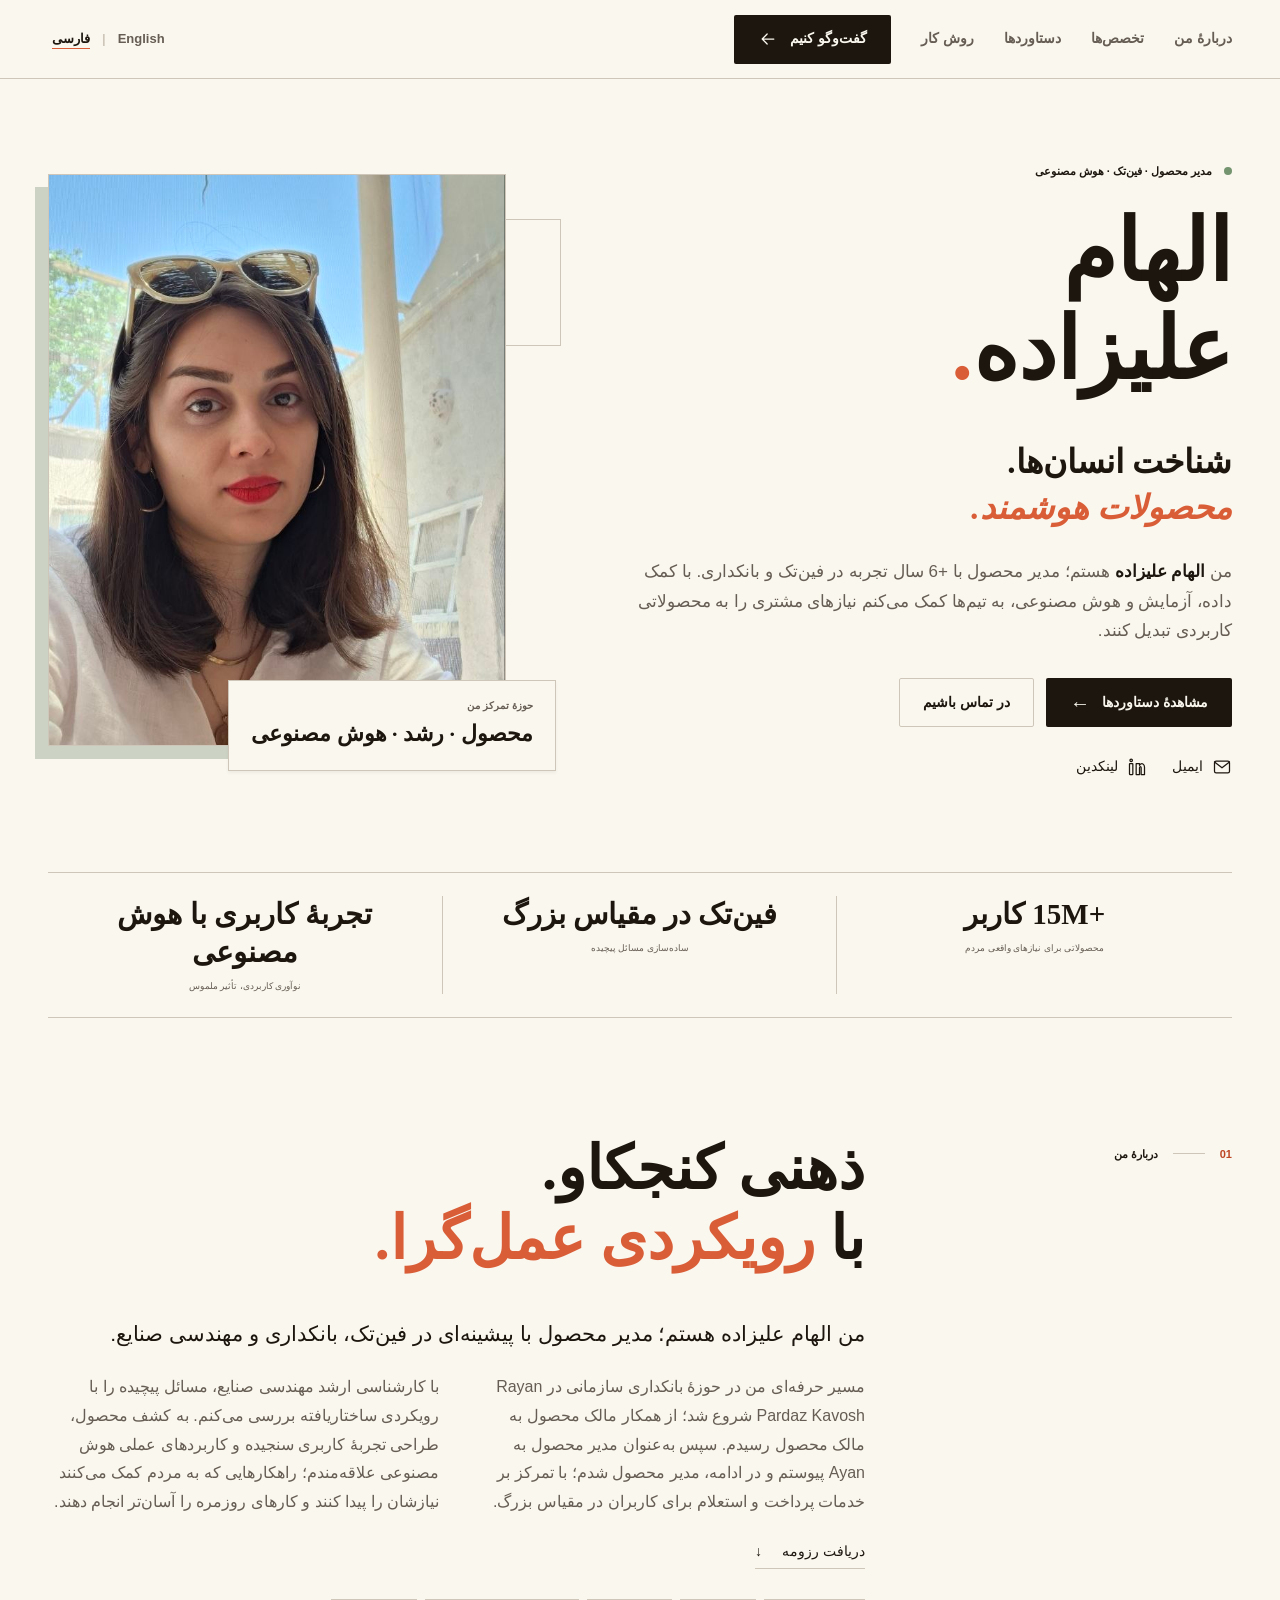
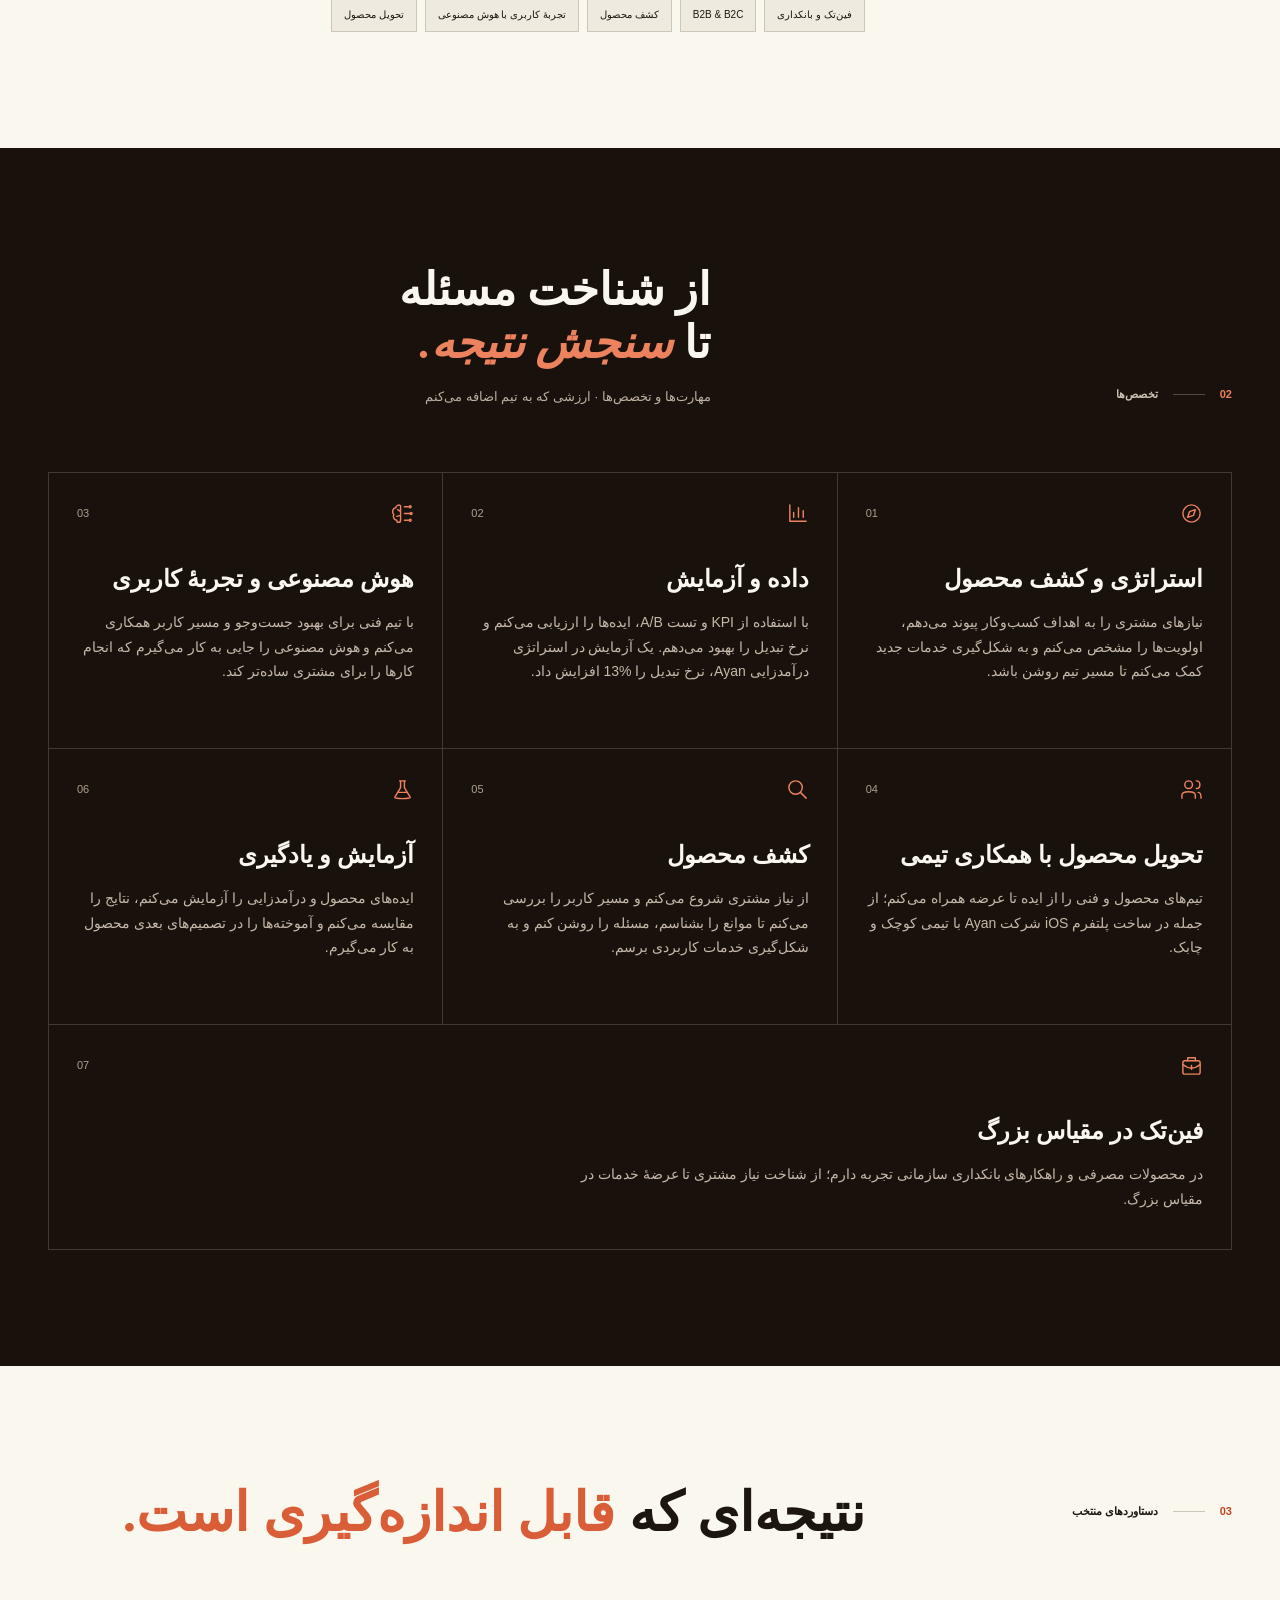
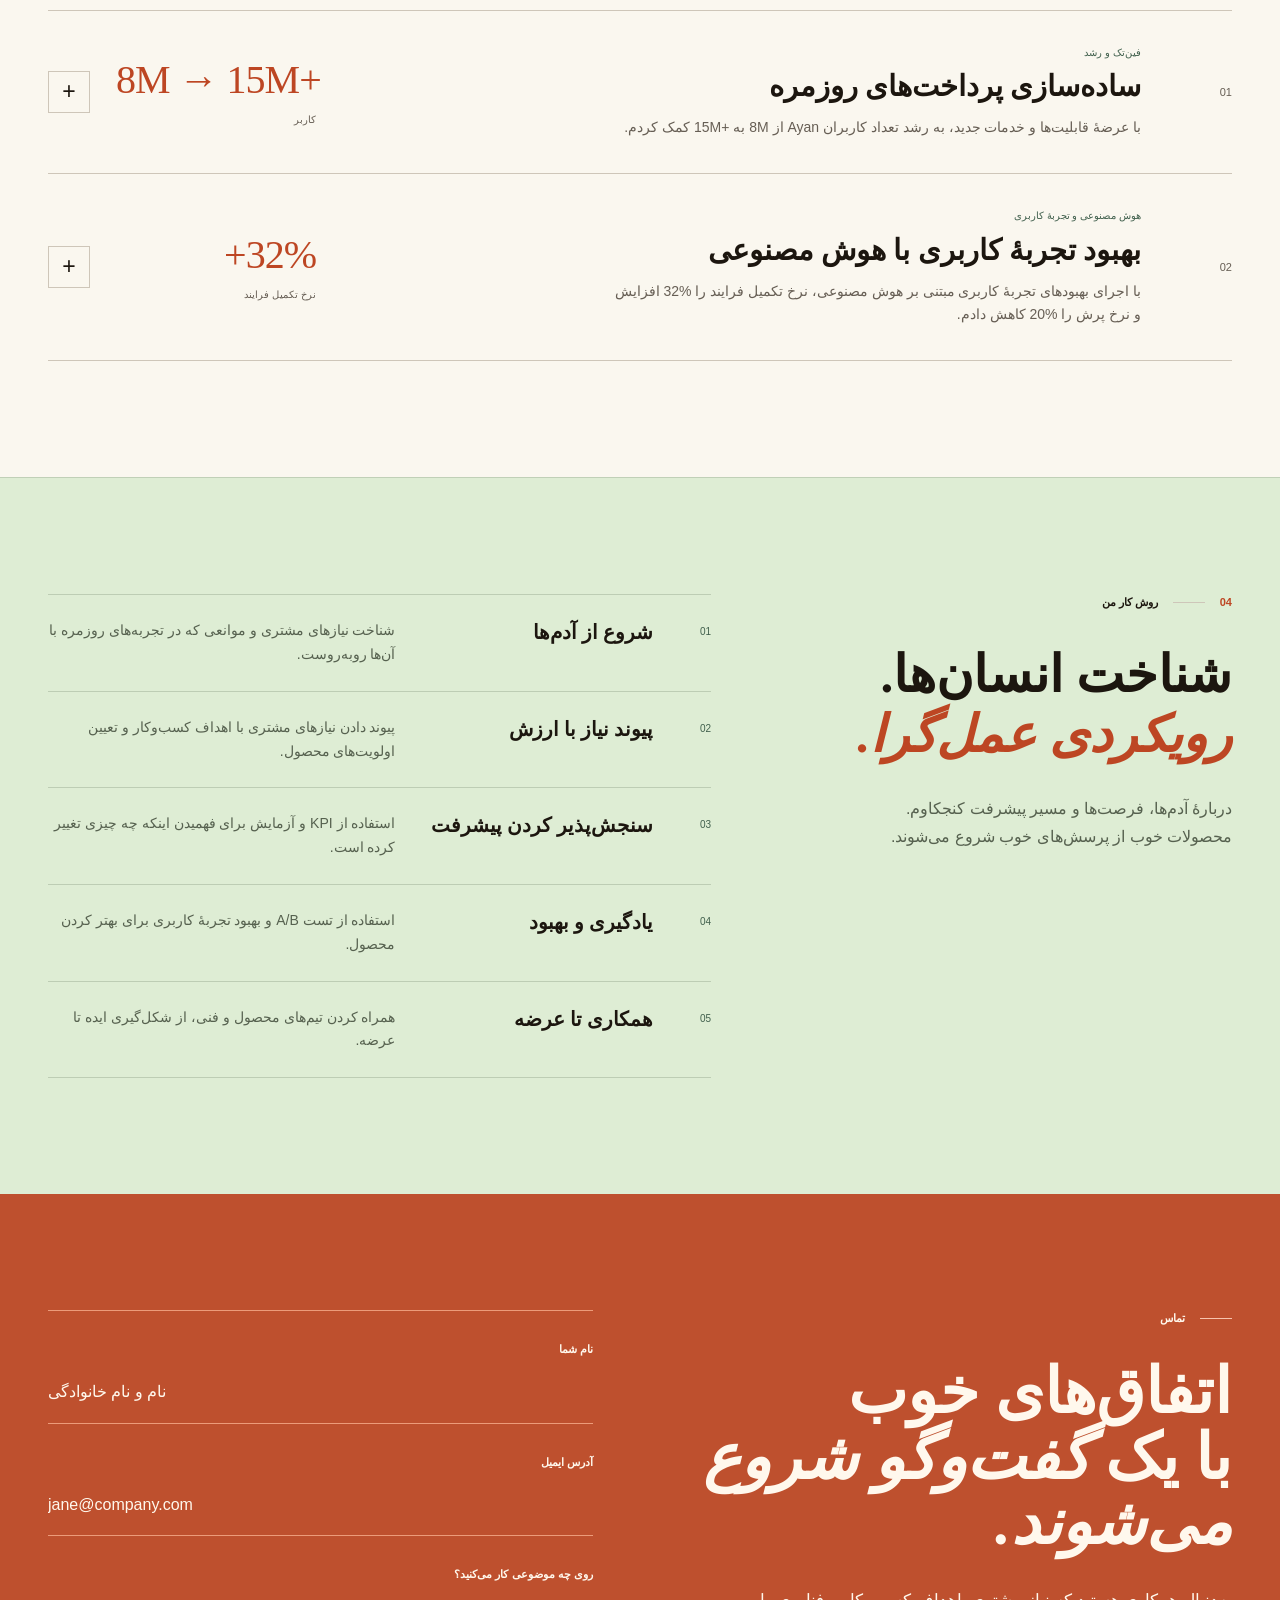
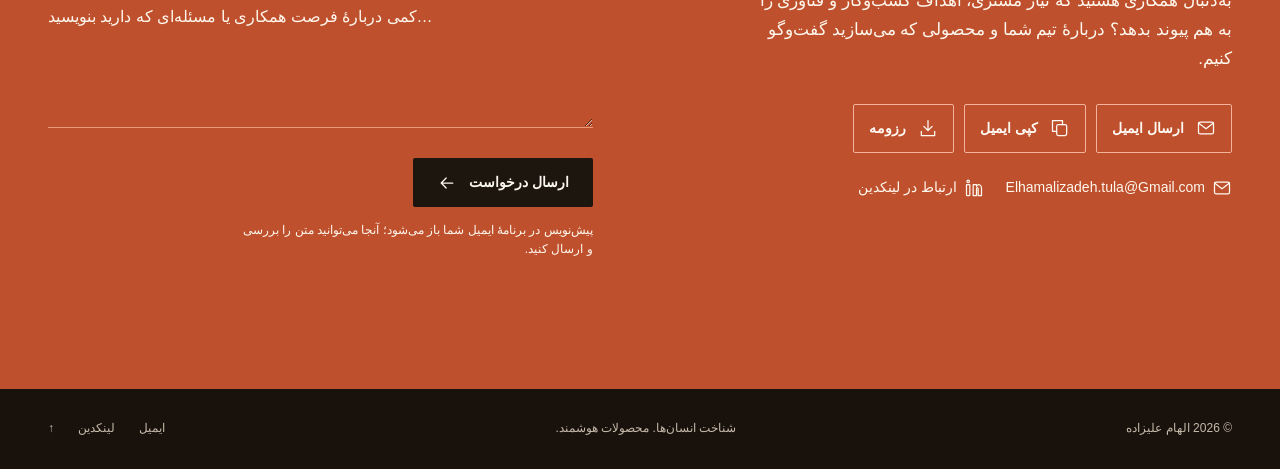
==== commit 046ab5dc: "Add files via upload" ====
--- a/index.html
+++ b/index.html
@@ -10,7 +10,7 @@
   <meta property="og:type" content="website">
   <title>الهام علیزاده — مدیر محصول</title>
   <link rel="icon" href="favicon.svg" type="image/svg+xml">
-  <link rel="stylesheet" href="styles.css?v=fa2">
+  <link rel="stylesheet" href="styles.css?v=estedad1">
   <script src="script.js?v=bilingual1" defer></script>
   <link rel="alternate" hreflang="fa" href="index.html">
   <link rel="alternate" hreflang="en" href="en.html">
--- a/styles.css
+++ b/styles.css
@@ -214,3 +214,45 @@
  html[lang="fa"] .language-switch{order:1;margin-inline-start:auto;margin-inline-end:0}
  html[lang="fa"] .header-inner>nav{order:3;margin-inline-end:0}
 }
+
+/* Self-hosted Estedad: Arabic-script glyphs only; Latin typography stays intact. */
+@font-face {
+  font-family: "Estedad";
+  src: url("fonts/Estedad-Regular.woff2") format("woff2");
+  font-style: normal;
+  font-weight: 400;
+  font-display: swap;
+  unicode-range: U+0600-06FF,U+0750-077F,U+0870-089F,U+08A0-08FF,U+200C-200D,U+FB50-FDFF,U+FE70-FEFF;
+}
+@font-face {
+  font-family: "Estedad";
+  src: url("fonts/Estedad-SemiBold.woff2") format("woff2");
+  font-style: normal;
+  font-weight: 600;
+  font-display: swap;
+  unicode-range: U+0600-06FF,U+0750-077F,U+0870-089F,U+08A0-08FF,U+200C-200D,U+FB50-FDFF,U+FE70-FEFF;
+}
+@font-face {
+  font-family: "Estedad";
+  src: url("fonts/Estedad-Bold.woff2") format("woff2");
+  font-style: normal;
+  font-weight: 700;
+  font-display: swap;
+  unicode-range: U+0600-06FF,U+0750-077F,U+0870-089F,U+08A0-08FF,U+200C-200D,U+FB50-FDFF,U+FE70-FEFF;
+}
+@font-face {
+  font-family: "Estedad";
+  src: url("fonts/Estedad-ExtraBold.woff2") format("woff2");
+  font-style: normal;
+  font-weight: 800;
+  font-display: swap;
+  unicode-range: U+0600-06FF,U+0750-077F,U+0870-089F,U+08A0-08FF,U+200C-200D,U+FB50-FDFF,U+FE70-FEFF;
+}
+html[lang="fa"] {
+  --serif: "Estedad", Georgia, "Times New Roman", serif;
+  --sans: "Estedad", "Segoe UI", Arial, sans-serif;
+}
+html[lang="fa"] body { font-weight: 400; }
+html[lang="fa"] :is(h1,h2) { font-weight: 800; }
+html[lang="fa"] :is(h3,.hero-statement,.project-title,.proof-title,.portrait figcaption,.project-detail .result) { font-weight: 700; }
+html[lang="fa"] :is(.button,.menu-toggle,.language-switch,nav>a:not(.button),.section-label,.eyebrow,.inquiry-form label) { font-weight: 600; }
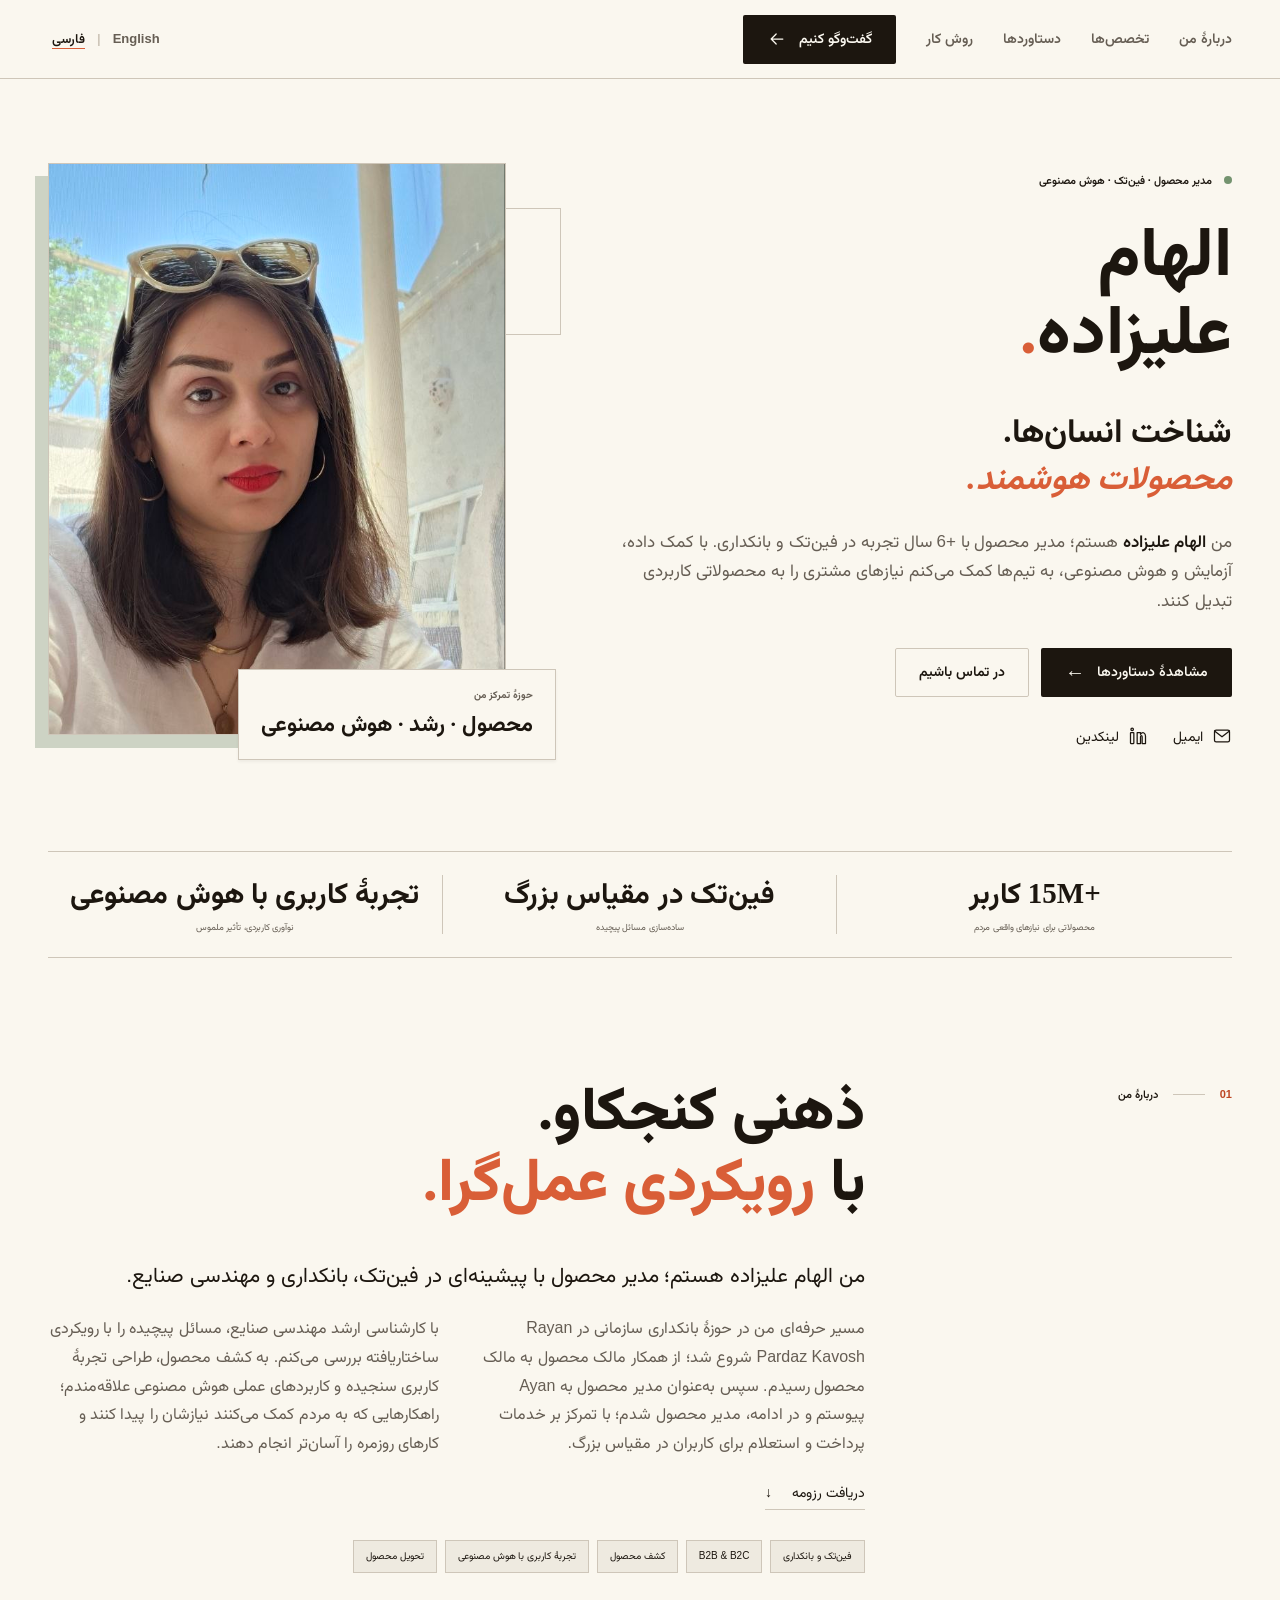
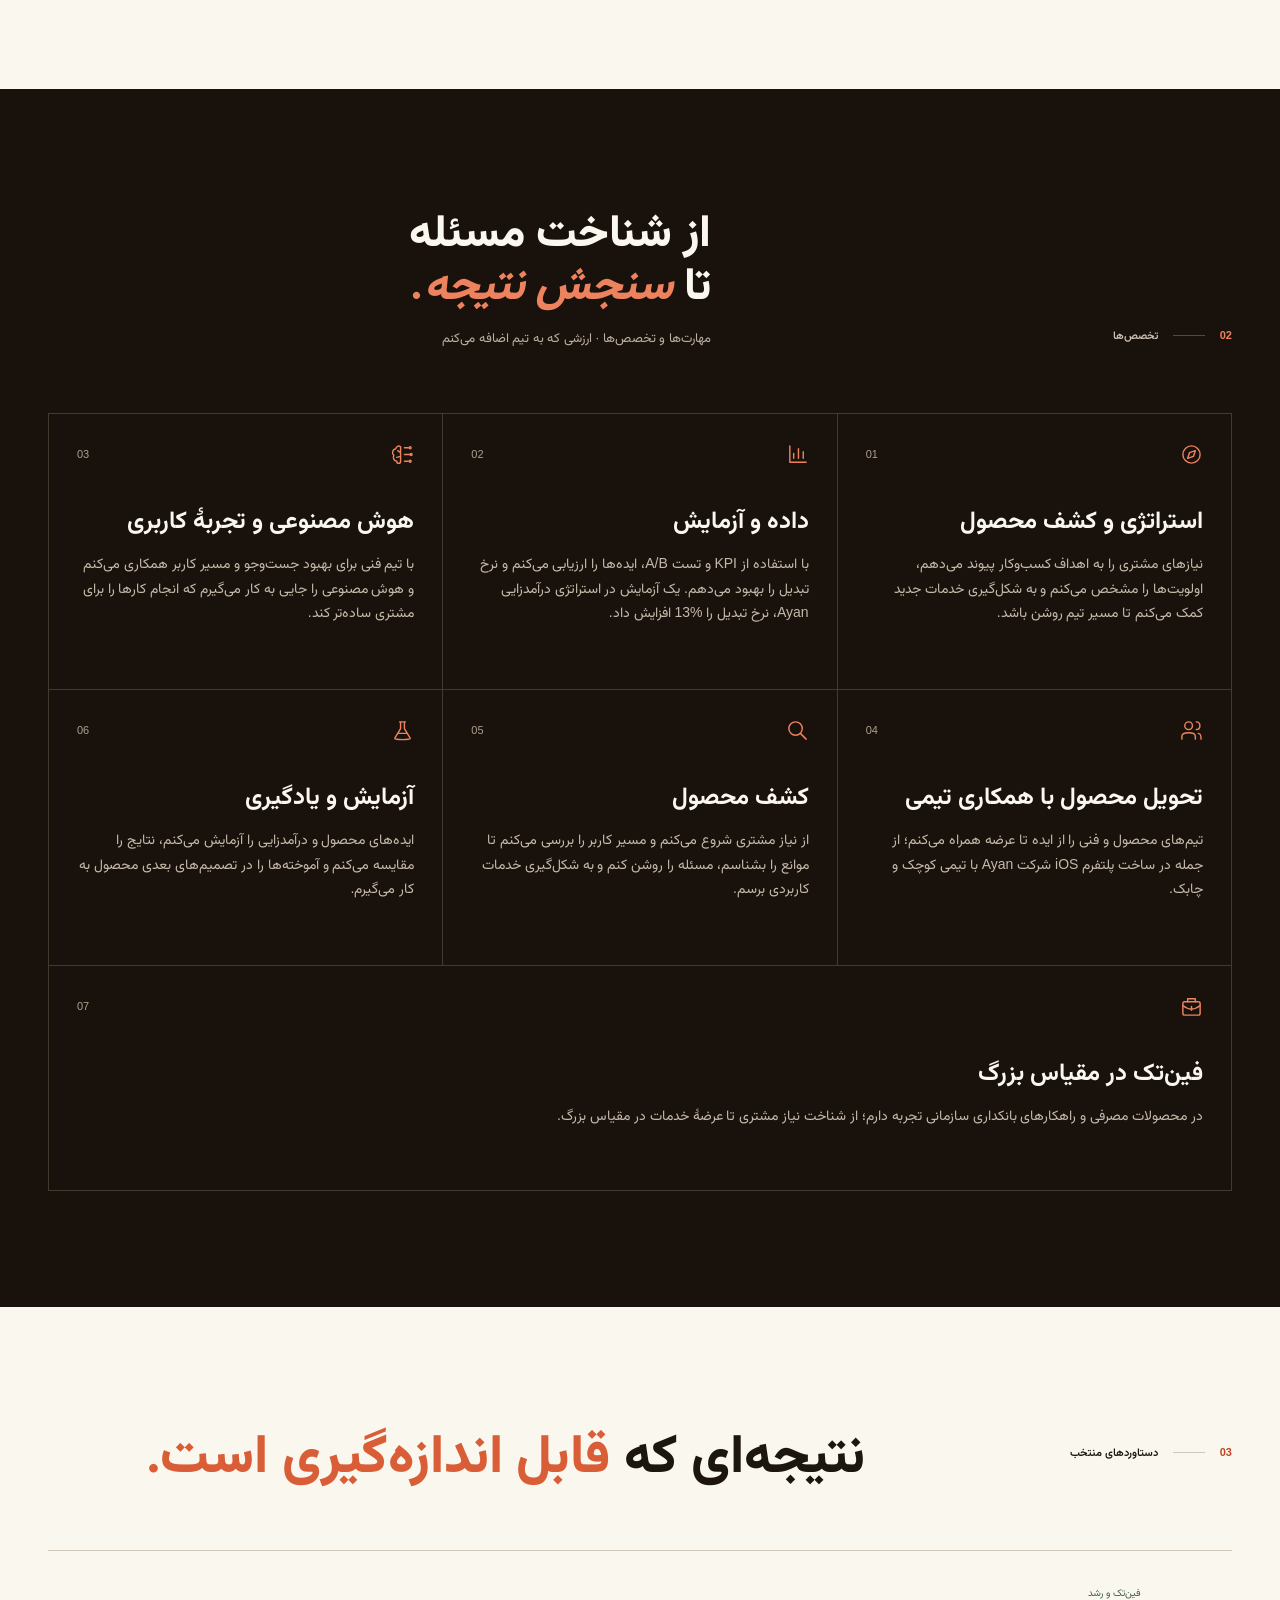
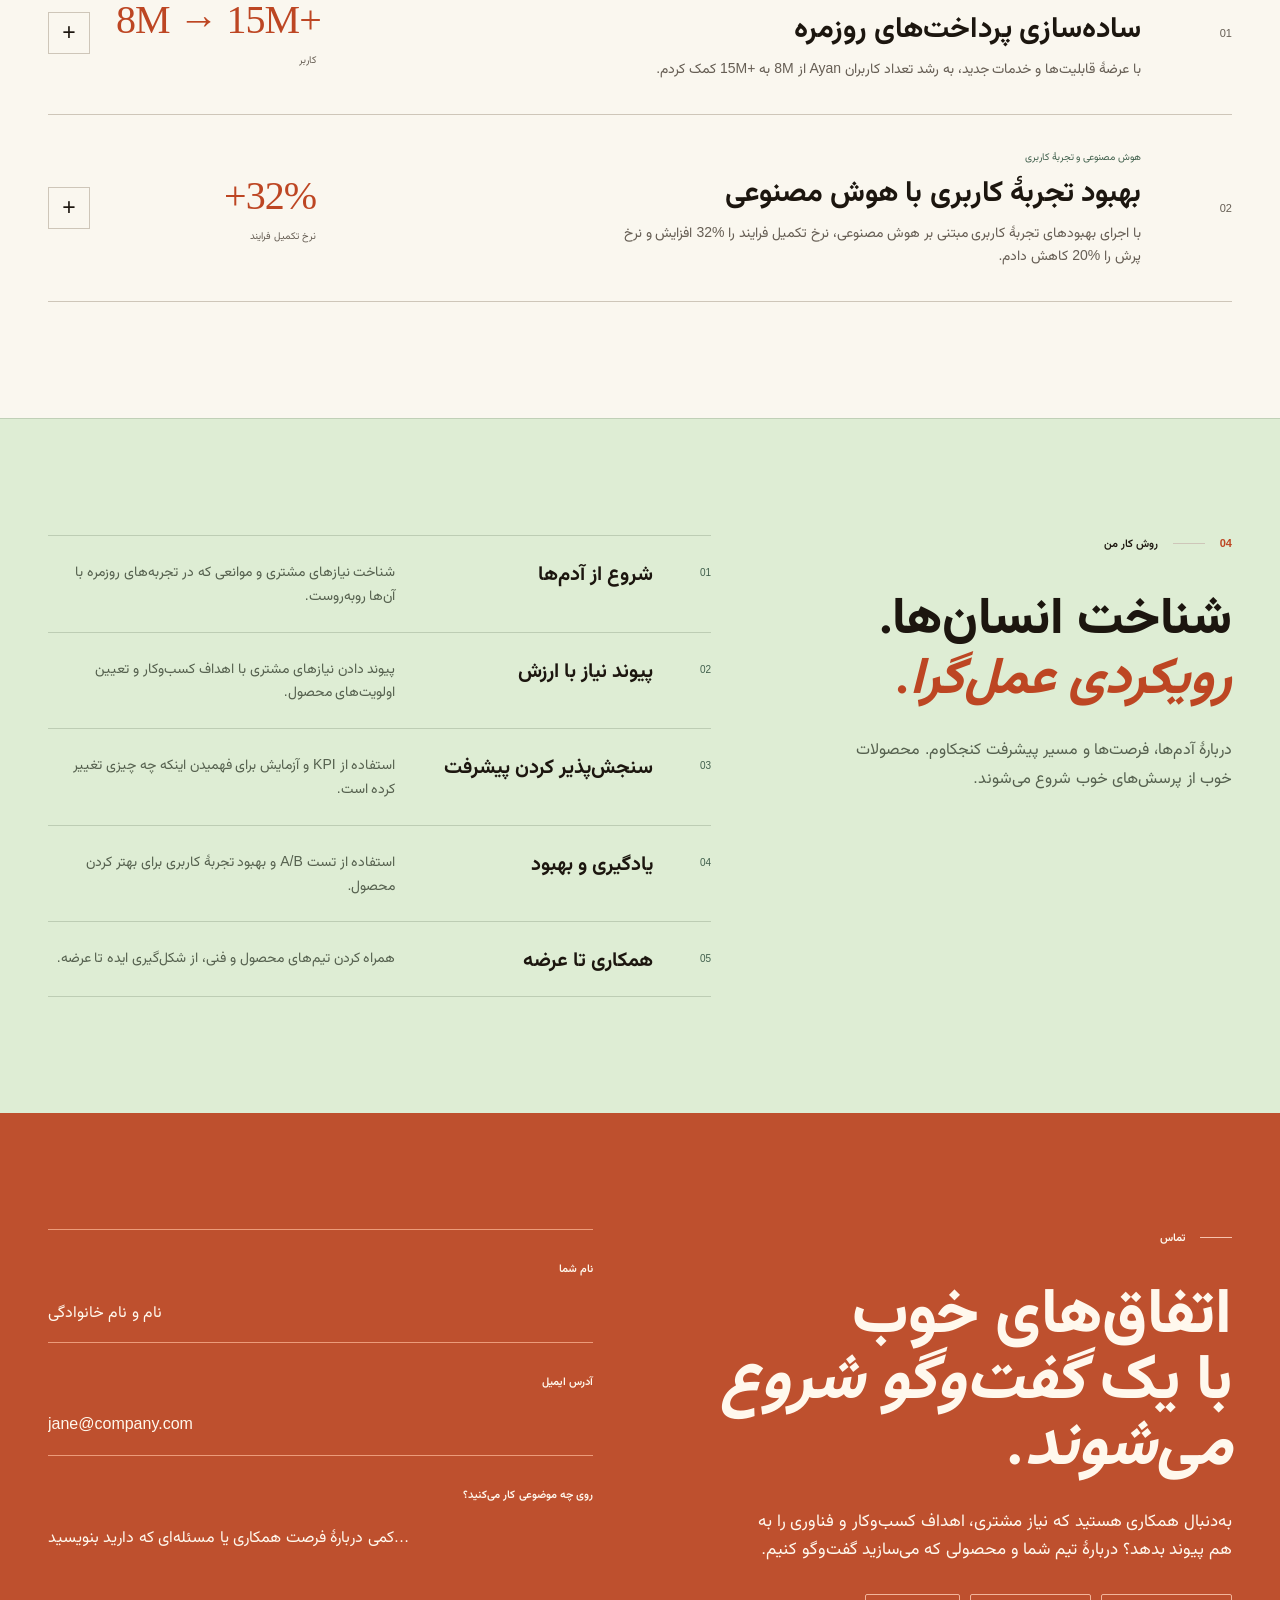
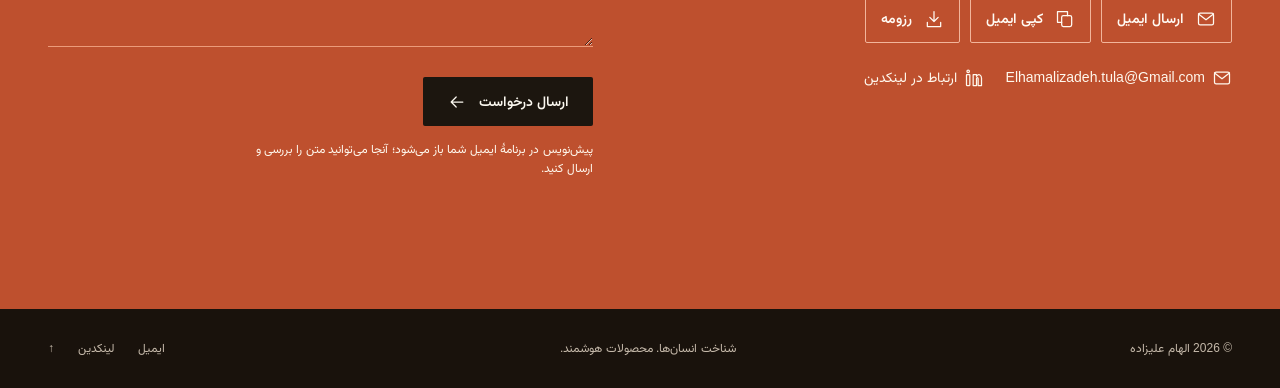
==== commit 184cab93: "Add files via upload" ====
--- a/index.html
+++ b/index.html
@@ -10,12 +10,13 @@
   <meta property="og:type" content="website">
   <title>الهام علیزاده — مدیر محصول</title>
   <link rel="icon" href="favicon.svg" type="image/svg+xml">
-  <link rel="stylesheet" href="styles.css?v=estedad1">
+  <link rel="stylesheet" href="styles.css?v=vazirmatn1">
   <script src="script.js?v=bilingual1" defer></script>
   <link rel="alternate" hreflang="fa" href="index.html">
   <link rel="alternate" hreflang="en" href="en.html">
   <link rel="alternate" hreflang="x-default" href="index.html">
   <script src="language-switch.js?v=1" defer></script>
+  <link rel="stylesheet" href="metis-widget.css">
 </head>
 <body>
   <a class="skip-link" href="#main">رفتن به محتوای اصلی</a>
@@ -38,5 +39,10 @@
       </section><section class="about section" id="about" aria-labelledby="about-title"><p class="section-label"><span>01</span><i aria-hidden="true"></i>دربارهٔ من</p><div class="about-content"><h2 id="about-title">ذهنی کنجکاو.<br>با <span class="accent">رویکردی عمل‌گرا.</span></h2><div class="about-copy"><p class="large-copy">من الهام علیزاده هستم؛ مدیر محصول با پیشینه‌ای در فین‌تک، بانکداری و مهندسی صنایع.</p><p>مسیر حرفه‌ای من در حوزهٔ بانکداری سازمانی در <bdi dir="ltr">Rayan Pardaz Kavosh</bdi> شروع شد؛ از همکار مالک محصول به مالک محصول رسیدم. سپس به‌عنوان مدیر محصول به <bdi dir="ltr">Ayan</bdi> پیوستم و در ادامه، مدیر محصول شدم؛ با تمرکز بر خدمات پرداخت و استعلام برای کاربران در مقیاس بزرگ.</p><p>با کارشناسی ارشد مهندسی صنایع، مسائل پیچیده را با رویکردی ساختاریافته بررسی می‌کنم. به کشف محصول، طراحی تجربهٔ کاربری سنجیده و کاربردهای عملی هوش مصنوعی علاقه‌مندم؛ راهکارهایی که به مردم کمک می‌کنند نیازشان را پیدا کنند و کارهای روزمره را آسان‌تر انجام دهند.</p><a class="text-link" href="elham-alizadeh-resume.pdf" download>دریافت رزومه <span aria-hidden="true">↓</span></a></div><ul class="tags" aria-label="حوزه‌های تجربه"><li>فین‌تک و بانکداری</li><li><bdi dir="ltr">B2B &amp; B2C</bdi></li><li>کشف محصول</li><li>تجربهٔ کاربری با هوش مصنوعی</li><li>تحویل محصول</li></ul></div></section><section class="skills section" id="skills" aria-labelledby="skills-title"><div class="section-inner"><div class="section-heading"><p class="section-label"><span>02</span><i aria-hidden="true"></i>تخصص‌ها</p><div><h2 id="skills-title">از شناخت مسئله<br>تا <em>سنجش نتیجه.</em></h2><p class="section-intro">مهارت‌ها و تخصص‌ها · ارزشی که به تیم اضافه می‌کنم</p></div></div><div class="skills-grid"><article><div class="skill-top"><svg class="icon" viewbox="0 0 24 24" fill="none" stroke="currentColor" stroke-width="1.5" stroke-linecap="round" stroke-linejoin="round" aria-hidden="true"><circle cx="12" cy="12" r="9"/><path d="m16 8-2 6-6 2 2-6z"/></svg><span>01</span></div><h3>استراتژی و کشف محصول</h3><p>نیازهای مشتری را به اهداف کسب‌وکار پیوند می‌دهم، اولویت‌ها را مشخص می‌کنم و به شکل‌گیری خدمات جدید کمک می‌کنم تا مسیر تیم روشن باشد.</p></article><article><div class="skill-top"><svg class="icon" viewbox="0 0 24 24" fill="none" stroke="currentColor" stroke-width="1.5" stroke-linecap="round" stroke-linejoin="round" aria-hidden="true"><path d="M4 3v17h17M8 16v-5m5 5V6m5 10V9"/></svg><span>02</span></div><h3>داده و آزمایش</h3><p>با استفاده از <bdi dir="ltr">KPI</bdi> و تست <bdi dir="ltr">A/B</bdi>، ایده‌ها را ارزیابی می‌کنم و نرخ تبدیل را بهبود می‌دهم. یک آزمایش در استراتژی درآمدزایی <bdi dir="ltr">Ayan</bdi>، نرخ تبدیل را <bdi dir="ltr">13%</bdi> افزایش داد.</p></article><article><div class="skill-top"><svg class="icon" viewbox="0 0 24 24" fill="none" stroke="currentColor" stroke-width="1.5" stroke-linecap="round" stroke-linejoin="round" aria-hidden="true"><path d="M10 4a3 3 0 0 0-5 2 4 4 0 0 0-2 7 4 4 0 0 0 3 6c0 3 4 3 4 0V4Zm4 1h4m-4 7h6m-6 7h4M7 8l3 2M6 15l4-1"/><circle cx="20" cy="5" r="1"/><circle cx="21" cy="12" r="1"/><circle cx="20" cy="19" r="1"/></svg><span>03</span></div><h3>هوش مصنوعی و تجربهٔ کاربری</h3><p>با تیم فنی برای بهبود جست‌وجو و مسیر کاربر همکاری می‌کنم و هوش مصنوعی را جایی به کار می‌گیرم که انجام کارها را برای مشتری ساده‌تر کند.</p></article><article><div class="skill-top"><svg class="icon" viewbox="0 0 24 24" fill="none" stroke="currentColor" stroke-width="1.5" stroke-linecap="round" stroke-linejoin="round" aria-hidden="true"><circle cx="9" cy="7" r="4"/><path d="M2 21v-3c0-5 14-5 14 0v3M17 3c5 0 5 8 0 8m2 4c3 0 3 4 3 6"/></svg><span>04</span></div><h3>تحویل محصول با همکاری تیمی</h3><p>تیم‌های محصول و فنی را از ایده تا عرضه همراه می‌کنم؛ از جمله در ساخت پلتفرم <bdi dir="ltr">iOS</bdi> شرکت <bdi dir="ltr">Ayan</bdi> با تیمی کوچک و چابک.</p></article><article><div class="skill-top"><svg class="icon" viewbox="0 0 24 24" fill="none" stroke="currentColor" stroke-width="1.5" stroke-linecap="round" stroke-linejoin="round" aria-hidden="true"><circle cx="10" cy="10" r="7"/><path d="m15 15 6 6"/></svg><span>05</span></div><h3>کشف محصول</h3><p>از نیاز مشتری شروع می‌کنم و مسیر کاربر را بررسی می‌کنم تا موانع را بشناسم، مسئله را روشن کنم و به شکل‌گیری خدمات کاربردی برسم.</p></article><article><div class="skill-top"><svg class="icon" viewbox="0 0 24 24" fill="none" stroke="currentColor" stroke-width="1.5" stroke-linecap="round" stroke-linejoin="round" aria-hidden="true"><path d="M9 3h6m-5 0v7L4 20c-1 2 17 2 16 0l-6-10V3M8 15h8"/></svg><span>06</span></div><h3>آزمایش و یادگیری</h3><p>ایده‌های محصول و درآمدزایی را آزمایش می‌کنم، نتایج را مقایسه می‌کنم و آموخته‌ها را در تصمیم‌های بعدی محصول به کار می‌گیرم.</p></article><article><div class="skill-top"><svg class="icon" viewbox="0 0 24 24" fill="none" stroke="currentColor" stroke-width="1.5" stroke-linecap="round" stroke-linejoin="round" aria-hidden="true"><rect x="3" y="7" width="18" height="14" rx="2"/><path d="M8 7V4h8v3M3 11c6 5 12 5 18 0m-9 1v4"/></svg><span>07</span></div><h3>فین‌تک در مقیاس بزرگ</h3><p>در محصولات مصرفی و راهکارهای بانکداری سازمانی تجربه دارم؛ از شناخت نیاز مشتری تا عرضهٔ خدمات در مقیاس بزرگ.</p></article></div></div></section><section class="work section" id="work" aria-labelledby="work-title"><div class="section-heading"><p class="section-label"><span>03</span><i aria-hidden="true"></i>دستاوردهای منتخب</p><h2 id="work-title">نتیجه‌ای که <span class="accent">قابل اندازه‌گیری است.</span></h2></div><div class="project-grid"><article class="project"><details><summary><span class="project-number">01</span><span class="project-overview"><span class="project-category">فین‌تک و رشد</span><span class="project-title">ساده‌سازی پرداخت‌های روزمره</span><span class="project-description">با عرضهٔ قابلیت‌ها و خدمات جدید، به رشد تعداد کاربران <bdi dir="ltr">Ayan</bdi> از <bdi dir="ltr">8M</bdi> به <bdi dir="ltr">15M+</bdi> کمک کردم.</span></span><span class="project-metric"><strong><bdi dir="ltr">8M → 15M+</bdi></strong><span>کاربر</span></span><span class="expand-mark" aria-hidden="true">+</span></summary><div class="project-detail"><p>در <bdi dir="ltr">Ayan</bdi>، با عرضهٔ قابلیت‌ها و خدمات جدید به رشد تعداد کاربران از <bdi dir="ltr">8M</bdi> به بیش از <bdi dir="ltr">15M</bdi> کمک کردم. همچنین پلتفرم <bdi dir="ltr">iOS</bdi> را با تیم کوچکی از محصول و فنی راه‌اندازی کردم.</p><p><strong>تمرکز من:</strong> استراتژی محصول، کشف خدمات و تحویل محصول.</p><p class="result"><bdi dir="ltr">8M → 15M+</bdi> کاربر</p></div></details></article><article class="project"><details><summary><span class="project-number">02</span><span class="project-overview"><span class="project-category">هوش مصنوعی و تجربهٔ کاربری</span><span class="project-title">بهبود تجربهٔ کاربری با هوش مصنوعی</span><span class="project-description">با اجرای بهبودهای تجربهٔ کاربری مبتنی بر هوش مصنوعی، نرخ تکمیل فرایند را <bdi dir="ltr">32%</bdi> افزایش و نرخ پرش را <bdi dir="ltr">20%</bdi> کاهش دادم.</span></span><span class="project-metric"><strong>+32%</strong><span>نرخ تکمیل فرایند</span></span><span class="expand-mark" aria-hidden="true">+</span></summary><div class="project-detail"><p>در <bdi dir="ltr">Ayan</bdi>، بهبودهای تجربهٔ کاربری مبتنی بر هوش مصنوعی را اجرا کردم که نرخ پرش را <bdi dir="ltr">20%</bdi> کاهش و نرخ تکمیل فرایند را <bdi dir="ltr">32%</bdi> افزایش داد. همچنین با همکاری تیم فنی، دقت جست‌وجو را از <bdi dir="ltr">45%</bdi> به <bdi dir="ltr">83%</bdi> رساندیم.</p><p><strong>تمرکز من:</strong> تجربهٔ کاربری، آزمایش و همکاری با تیم فنی.</p><p class="result"><bdi dir="ltr">+32%</bdi> نرخ تکمیل فرایند</p></div></details></article></div></section><section class="approach section" id="approach" aria-labelledby="approach-title"><div class="section-inner approach-grid"><div><p class="section-label"><span>04</span><i aria-hidden="true"></i>روش کار من</p><h2 id="approach-title">شناخت انسان‌ها.<br><em>رویکردی عمل‌گرا.</em></h2><p class="approach-intro">دربارهٔ آدم‌ها، فرصت‌ها و مسیر پیشرفت کنجکاوم. محصولات خوب از پرسش‌های خوب شروع می‌شوند.</p></div><ol class="approach-list"><li><span>01</span><h3>شروع از آدم‌ها</h3><p>شناخت نیازهای مشتری و موانعی که در تجربه‌های روزمره با آن‌ها روبه‌روست.</p></li><li><span>02</span><h3>پیوند نیاز با ارزش</h3><p>پیوند دادن نیازهای مشتری با اهداف کسب‌وکار و تعیین اولویت‌های محصول.</p></li><li><span>03</span><h3>سنجش‌پذیر کردن پیشرفت</h3><p>استفاده از <bdi dir="ltr">KPI</bdi> و آزمایش برای فهمیدن اینکه چه چیزی تغییر کرده است.</p></li><li><span>04</span><h3>یادگیری و بهبود</h3><p>استفاده از تست <bdi dir="ltr">A/B</bdi> و بهبود تجربهٔ کاربری برای بهتر کردن محصول.</p></li><li><span>05</span><h3>همکاری تا عرضه</h3><p>همراه کردن تیم‌های محصول و فنی، از شکل‌گیری ایده تا عرضه.</p></li></ol></div></section><section class="contact section" id="connect" aria-labelledby="contact-title"><div class="section-inner contact-grid"><div class="contact-copy"><p class="section-label"><span></span><i aria-hidden="true"></i>تماس</p><h2 id="contact-title">اتفاق‌های خوب<br>با یک <em>گفت‌وگو شروع می‌شوند.</em></h2><p class="contact-intro">به‌دنبال همکاری هستید که نیاز مشتری، اهداف کسب‌وکار و فناوری را به هم پیوند بدهد؟ دربارهٔ تیم شما و محصولی که می‌سازید گفت‌وگو کنیم.</p><div class="contact-actions"><a class="button button-outline" href="mailto:Elhamalizadeh.tula@Gmail.com"><svg class="icon" viewbox="0 0 24 24" fill="none" stroke="currentColor" stroke-width="1.5" stroke-linecap="round" stroke-linejoin="round" aria-hidden="true"><rect x="3" y="5" width="18" height="14" rx="2"/><path d="m3 6 9 7 9-7"/></svg>ارسال ایمیل</a><button class="button button-outline" id="copy-email" type="button" hidden><svg class="icon" viewbox="0 0 24 24" fill="none" stroke="currentColor" stroke-width="1.5" stroke-linecap="round" stroke-linejoin="round" aria-hidden="true"><rect x="8" y="8" width="12" height="13" rx="2"/><path d="M15 8V3H3v13h5"/></svg><span>کپی ایمیل</span></button><a class="button button-outline" href="elham-alizadeh-resume.pdf" download><svg class="icon" viewbox="0 0 24 24" fill="none" stroke="currentColor" stroke-width="1.5" stroke-linecap="round" stroke-linejoin="round" aria-hidden="true"><path d="M12 3v12m-5-5 5 5 5-5M4 16v5h16v-5"/></svg>رزومه</a></div><div class="contact-links"><a href="mailto:Elhamalizadeh.tula@Gmail.com"><svg class="icon" viewBox="0 0 24 24" fill="none" stroke="currentColor" stroke-width="1.5" stroke-linecap="round" stroke-linejoin="round" aria-hidden="true"><rect x="3" y="5" width="18" height="14" rx="2"/><path d="m3 6 9 7 9-7"/></svg><bdi dir="ltr">Elhamalizadeh.tula@Gmail.com</bdi></a><a href="https://www.linkedin.com/in/elham-alizadeh-a45ab913a" target="_blank" rel="noopener noreferrer"><svg class="icon" viewbox="0 0 24 24" fill="none" stroke="currentColor" stroke-width="1.5" stroke-linecap="round" stroke-linejoin="round" aria-hidden="true"><rect x="3" y="8" width="4" height="13" rx=".5"/><circle cx="5" cy="4" r="1.5"/><path d="M11 21V8h4v2c3-4 6-1 6 2v9h-4v-8c0-2-2-2-2 0v8z"/></svg>ارتباط در لینکدین</a></div><p id="copy-status" role="status" class="copy-status"></p></div><form class="inquiry-form" id="inquiry-form" hidden><label for="inquiry-name">نام شما</label><input id="inquiry-name" name="name" autocomplete="name" placeholder="نام و نام خانوادگی" required maxlength="100" dir="auto"><label for="inquiry-email">آدرس ایمیل</label><input id="inquiry-email" name="email" type="email" autocomplete="email" placeholder="jane@company.com" required maxlength="254" dir="ltr"><label for="inquiry-message">روی چه موضوعی کار می‌کنید؟</label><textarea id="inquiry-message" name="message" placeholder="کمی دربارهٔ فرصت همکاری یا مسئله‌ای که دارید بنویسید…" required maxlength="3000" rows="4" dir="auto"></textarea><button class="button button-primary" type="submit">ارسال درخواست <svg class="icon" viewbox="0 0 24 24" fill="none" stroke="currentColor" stroke-width="1.5" stroke-linecap="round" stroke-linejoin="round" aria-hidden="true"><path d="M5 12h14m-6-6 6 6-6 6"/></svg></button><p class="form-note">پیش‌نویس در برنامهٔ ایمیل شما باز می‌شود؛ آنجا می‌توانید متن را بررسی و ارسال کنید.</p><p id="form-status" role="status"></p></form></div></section></main>
     <footer><div class="footer-inner"><span dir="rtl">© <span id="year">2026</span> الهام علیزاده</span><p>شناخت انسان‌ها. محصولات هوشمند.</p><div><a href="mailto:Elhamalizadeh.tula@Gmail.com">ایمیل</a><a href="https://www.linkedin.com/in/elham-alizadeh-a45ab913a" target="_blank" rel="noopener noreferrer">لینکدین</a><a href="#home" aria-label="بازگشت به بالای صفحه">↑</a></div></div></footer>
   </div>
+<script 
+  src="https://console.metisai.ir/chat-widget.js" 
+  data-bot-id="50a76da4-3142-465e-a015-a0bdf165f91d"
+  async>
+</script>
 </body>
 </html>
--- a/styles.css
+++ b/styles.css
@@ -61,7 +61,7 @@
 .hero { display: grid; grid-template-columns: minmax(0,1.38fr) minmax(0,1fr); gap: 95px; align-items: center; padding-block: 84px 94px; }
 .eyebrow { font-size: 11px; font-weight: 500; line-height: 1.5; text-transform: uppercase; display: flex; align-items: center; gap: 12px; }
 .status-dot { display: inline-block; width: 8px; height: 8px; border-radius: 50%; background: #74936f; flex: 0 0 auto; }
-h1 { font-family: var(--serif); font-size: clamp(64px,6.7vw,101px); line-height: .98; letter-spacing: -4px; font-weight: 500; margin-top: 24px; }
+h1 { font-family: var(--serif); font-size: clamp(51.2px,5.36vw,80.8px); line-height: .98; letter-spacing: -4px; font-weight: 500; margin-top: 24px; }
 .hero-statement { font-family: var(--serif); font-size: clamp(26px,2.6vw,37px); line-height: 1.4; margin-top: 38px; letter-spacing: -.7px; }
 .intro { margin-top: 25px; font-size: 17px; line-height: 1.75; color: var(--muted); max-width: 610px; }
 .intro strong { color: var(--ink); font-weight: 600; }
@@ -168,10 +168,10 @@
 footer a:hover { color: #fff8ed; }
 /* Subtle entrance animation never hides content behind JavaScript. */
 @media(prefers-reduced-motion:no-preference){.hero-copy,.portrait{animation:appear .65s ease-out both}.portrait{animation-delay:.12s}@keyframes appear{from{opacity:0;transform:translateY(12px)}to{opacity:1;transform:translateY(0)}}}
-@media(min-width:1700px){:root{--container:1440px}.hero{gap:135px;padding-block:100px 110px}h1{font-size:115px}.hero-statement{font-size:39px}.intro{font-size:19px}.portrait img{aspect-ratio:4/5}.section{padding-block:130px}.header-inner{min-height:88px}}
-@media(max-width:1100px){.hero{gap:58px;grid-template-columns:1.2fr 1fr}h1{font-size:70px;letter-spacing:-3px}.hero-statement{font-size:30px}.intro{font-size:16px}.portrait figcaption{left:-25px;min-width:200px;font-size:19px}.section{padding-block:85px}.skills-grid article{padding:24px}.skills-grid h3{font-size:22px}.about{grid-template-columns:20% 1fr}.about-copy{column-gap:25px}.project summary{grid-template-columns:35px minmax(0,1fr) 165px 38px;gap:20px}.project-metric strong{font-size:32px}.project-title{font-size:26px}.approach-grid{grid-template-columns:35% 1fr;gap:5%}.approach-list li{grid-template-columns:25px 1fr 1.3fr;gap:12px}.contact-grid{gap:5%}.contact h2{font-size:52px}}
-@media(max-width:800px){.hero,.proof-strip,.about,.work,.section-inner,.header-inner,.footer-inner{width:calc(100% - 48px)}.header-inner{min-height:70px}nav{gap:19px}nav>a:not(.button){font-size:13px}nav .button{padding:10px 16px;min-height:44px}.hero{padding-block:60px 65px;gap:35px}h1{font-size:58px;letter-spacing:-2px}.hero-statement{font-size:27px;margin-top:27px}.intro{font-size:15px}.portrait::after{left:-20px;width:80px;height:80px}.portrait figcaption{left:-12px;min-width:190px;padding:12px 16px}.hero-actions .button{padding:12px 16px;font-size:13px}.quick-contact{font-size:13px;gap:20px}.proof-title{font-size:23px}.small-label{font-size:8px}.section{padding-block:70px}.about{grid-template-columns:1fr;gap:27px}.about h2{font-size:50px;margin-bottom:30px}.section-heading{grid-template-columns:1fr;gap:25px;margin-bottom:40px}.skills-grid{grid-template-columns:repeat(2,minmax(0,1fr))}.skills-grid article{min-height:260px}.skills-grid article:last-child{min-height:210px}.work .section-heading{grid-template-columns:1fr}.project summary{grid-template-columns:25px minmax(0,1fr) 130px 34px;gap:14px}.project-metric strong{font-size:27px}.expand-mark{width:34px;height:34px}.project-detail{margin-left:39px;margin-right:0}.approach-grid{grid-template-columns:1fr;gap:38px}.approach h2{margin-top:25px}.approach-intro{max-width:550px}.approach-list li{grid-template-columns:35px 1fr 1.7fr;padding-block:24px}.contact-grid{grid-template-columns:1fr;gap:40px}.contact h2{max-width:600px;font-size:58px}.contact-intro{max-width:600px}.inquiry-form{max-width:none}.contact-links{gap:15px 25px}.footer-inner{flex-wrap:wrap;gap:15px}.footer-inner>p{order:3;width:100%;font-size:11px}}
-@media(max-width:600px){html{scroll-padding-top:82px}.hero,.proof-strip,.about,.work,.section-inner,.header-inner,.footer-inner{width:calc(100% - 40px)}.header-inner{flex-wrap:wrap;gap:0;padding-block:12px}.wordmark{font-size:25px}.js .menu-toggle{display:inline-flex;gap:18px;align-items:center;min-height:42px}.site-header nav{width:100%;flex-wrap:wrap;gap:5px 18px;padding-top:14px;padding-bottom:6px;justify-content:flex-start}.js .site-header nav:not(.is-open){display:none}.site-header nav>a:not(.button){font-size:14px;min-height:42px;display:inline-flex;align-items:center}.site-header nav .button{margin-top:6px;width:100%;min-height:46px}.hero{grid-template-columns:1fr;gap:45px;padding-block:40px 55px}.eyebrow{font-size:10px;gap:9px}h1{font-size:clamp(55px,13.6vw,75px);line-height:.98;letter-spacing:-2px;margin-top:23px}.hero-statement{font-size:29px;margin-top:26px}.hero-statement br{display:none}.hero-statement em{display:block}.intro{font-size:16px;line-height:1.7;margin-top:22px}.hero-actions{margin-top:26px;gap:10px}.hero-actions .button{font-size:14px;padding:13px 17px}.quick-contact{font-size:14px;margin-top:22px}.portrait{width:calc(100% - 22px);max-width:400px;justify-self:center;margin-bottom:25px}.portrait img{aspect-ratio:4/4.7;object-position:50% 32%}.portrait::after{left:-11px;top:32px;width:70px;height:80px}.portrait::before{inset:10px -10px -10px 10px}.portrait figcaption{left:-10px;bottom:-22px;font-size:21px;padding:12px 18px}.proof-strip{padding-block:18px;gap:0}.proof-strip>div{padding-inline:8px}.proof-title{font-size:18px}.small-label{font-size:8px;letter-spacing:0;line-height:1.5}.section{padding-block:58px}.about{gap:22px}.about h2{font-size:40px;letter-spacing:-1.3px}.about-copy{grid-template-columns:1fr;gap:20px;font-size:15px;line-height:1.8}.about-copy .large-copy{font-size:19px}.tags{margin-top:25px;gap:7px}.tags li{font-size:9px;padding:6px 9px}.skills h2{font-size:37px;letter-spacing:-1.2px}.skills h2 br{display:none}.section-heading{gap:22px;margin-bottom:34px}.section-intro{font-size:12px}.skills-grid{grid-template-columns:1fr}.skills-grid article,.skills-grid article:last-child{min-height:0;padding:25px}.skill-top{margin-bottom:25px}.skills-grid h3{font-size:25px;margin-bottom:12px}.skills-grid p{font-size:15px}.work h2{font-size:40px;letter-spacing:-1.3px}.project summary{grid-template-columns:24px minmax(0,1fr) 34px;gap:12px;padding-block:27px;align-items:start}.project-number{padding-top:5px}.project-overview{grid-column:2}.project-title{font-size:25px}.project-description{font-size:14px;margin-top:10px}.project-metric{grid-column:2;grid-row:2;display:flex;align-items:baseline;gap:10px;flex-wrap:wrap}.project-metric strong{font-size:30px}.project-metric>span{margin:0;font-size:9px}.expand-mark{grid-column:3;grid-row:1;margin-top:3px}.project-detail{margin:0 0 26px;padding:20px;font-size:14px}.approach h2{font-size:39px}.approach-intro{font-size:15px}.approach-list li{grid-template-columns:25px 1fr;gap:8px 15px;padding-block:22px}.approach-list h3{font-size:22px}.approach-list p{grid-column:2;font-size:14px}.contact h2{font-size:49px;letter-spacing:-1.5px;margin-top:27px}.contact-intro{font-size:16px;margin-top:25px}.contact-actions{gap:8px}.contact-actions .button{font-size:13px;padding:12px;gap:8px}.contact-links{font-size:13px;flex-direction:column;gap:13px}.inquiry-form input,.inquiry-form textarea{font-size:16px}.contact .section-label{font-size:11px}.footer-inner{font-size:11px}.footer-inner>div{gap:18px}}
+@media(min-width:1700px){:root{--container:1440px}.hero{gap:135px;padding-block:100px 110px}h1{font-size:92px}.hero-statement{font-size:39px}.intro{font-size:19px}.portrait img{aspect-ratio:4/5}.section{padding-block:130px}.header-inner{min-height:88px}}
+@media(max-width:1100px){.hero{gap:58px;grid-template-columns:1.2fr 1fr}h1{font-size:56px;letter-spacing:-3px}.hero-statement{font-size:30px}.intro{font-size:16px}.portrait figcaption{left:-25px;min-width:200px;font-size:19px}.section{padding-block:85px}.skills-grid article{padding:24px}.skills-grid h3{font-size:22px}.about{grid-template-columns:20% 1fr}.about-copy{column-gap:25px}.project summary{grid-template-columns:35px minmax(0,1fr) 165px 38px;gap:20px}.project-metric strong{font-size:32px}.project-title{font-size:26px}.approach-grid{grid-template-columns:35% 1fr;gap:5%}.approach-list li{grid-template-columns:25px 1fr 1.3fr;gap:12px}.contact-grid{gap:5%}.contact h2{font-size:52px}}
+@media(max-width:800px){.hero,.proof-strip,.about,.work,.section-inner,.header-inner,.footer-inner{width:calc(100% - 48px)}.header-inner{min-height:70px}nav{gap:19px}nav>a:not(.button){font-size:13px}nav .button{padding:10px 16px;min-height:44px}.hero{padding-block:60px 65px;gap:35px}h1{font-size:46.4px;letter-spacing:-2px}.hero-statement{font-size:27px;margin-top:27px}.intro{font-size:15px}.portrait::after{left:-20px;width:80px;height:80px}.portrait figcaption{left:-12px;min-width:190px;padding:12px 16px}.hero-actions .button{padding:12px 16px;font-size:13px}.quick-contact{font-size:13px;gap:20px}.proof-title{font-size:23px}.small-label{font-size:8px}.section{padding-block:70px}.about{grid-template-columns:1fr;gap:27px}.about h2{font-size:50px;margin-bottom:30px}.section-heading{grid-template-columns:1fr;gap:25px;margin-bottom:40px}.skills-grid{grid-template-columns:repeat(2,minmax(0,1fr))}.skills-grid article{min-height:260px}.skills-grid article:last-child{min-height:210px}.work .section-heading{grid-template-columns:1fr}.project summary{grid-template-columns:25px minmax(0,1fr) 130px 34px;gap:14px}.project-metric strong{font-size:27px}.expand-mark{width:34px;height:34px}.project-detail{margin-left:39px;margin-right:0}.approach-grid{grid-template-columns:1fr;gap:38px}.approach h2{margin-top:25px}.approach-intro{max-width:550px}.approach-list li{grid-template-columns:35px 1fr 1.7fr;padding-block:24px}.contact-grid{grid-template-columns:1fr;gap:40px}.contact h2{max-width:600px;font-size:58px}.contact-intro{max-width:600px}.inquiry-form{max-width:none}.contact-links{gap:15px 25px}.footer-inner{flex-wrap:wrap;gap:15px}.footer-inner>p{order:3;width:100%;font-size:11px}}
+@media(max-width:600px){html{scroll-padding-top:82px}.hero,.proof-strip,.about,.work,.section-inner,.header-inner,.footer-inner{width:calc(100% - 40px)}.header-inner{flex-wrap:wrap;gap:0;padding-block:12px}.wordmark{font-size:25px}.js .menu-toggle{display:inline-flex;gap:18px;align-items:center;min-height:42px}.site-header nav{width:100%;flex-wrap:wrap;gap:5px 18px;padding-top:14px;padding-bottom:6px;justify-content:flex-start}.js .site-header nav:not(.is-open){display:none}.site-header nav>a:not(.button){font-size:14px;min-height:42px;display:inline-flex;align-items:center}.site-header nav .button{margin-top:6px;width:100%;min-height:46px}.hero{grid-template-columns:1fr;gap:45px;padding-block:40px 55px}.eyebrow{font-size:10px;gap:9px}h1{font-size:clamp(44px,10.88vw,60px);line-height:.98;letter-spacing:-2px;margin-top:23px}.hero-statement{font-size:29px;margin-top:26px}.hero-statement br{display:none}.hero-statement em{display:block}.intro{font-size:16px;line-height:1.7;margin-top:22px}.hero-actions{margin-top:26px;gap:10px}.hero-actions .button{font-size:14px;padding:13px 17px}.quick-contact{font-size:14px;margin-top:22px}.portrait{width:calc(100% - 22px);max-width:400px;justify-self:center;margin-bottom:25px}.portrait img{aspect-ratio:4/4.7;object-position:50% 32%}.portrait::after{left:-11px;top:32px;width:70px;height:80px}.portrait::before{inset:10px -10px -10px 10px}.portrait figcaption{left:-10px;bottom:-22px;font-size:21px;padding:12px 18px}.proof-strip{padding-block:18px;gap:0}.proof-strip>div{padding-inline:8px}.proof-title{font-size:18px}.small-label{font-size:8px;letter-spacing:0;line-height:1.5}.section{padding-block:58px}.about{gap:22px}.about h2{font-size:40px;letter-spacing:-1.3px}.about-copy{grid-template-columns:1fr;gap:20px;font-size:15px;line-height:1.8}.about-copy .large-copy{font-size:19px}.tags{margin-top:25px;gap:7px}.tags li{font-size:9px;padding:6px 9px}.skills h2{font-size:37px;letter-spacing:-1.2px}.skills h2 br{display:none}.section-heading{gap:22px;margin-bottom:34px}.section-intro{font-size:12px}.skills-grid{grid-template-columns:1fr}.skills-grid article,.skills-grid article:last-child{min-height:0;padding:25px}.skill-top{margin-bottom:25px}.skills-grid h3{font-size:25px;margin-bottom:12px}.skills-grid p{font-size:15px}.work h2{font-size:40px;letter-spacing:-1.3px}.project summary{grid-template-columns:24px minmax(0,1fr) 34px;gap:12px;padding-block:27px;align-items:start}.project-number{padding-top:5px}.project-overview{grid-column:2}.project-title{font-size:25px}.project-description{font-size:14px;margin-top:10px}.project-metric{grid-column:2;grid-row:2;display:flex;align-items:baseline;gap:10px;flex-wrap:wrap}.project-metric strong{font-size:30px}.project-metric>span{margin:0;font-size:9px}.expand-mark{grid-column:3;grid-row:1;margin-top:3px}.project-detail{margin:0 0 26px;padding:20px;font-size:14px}.approach h2{font-size:39px}.approach-intro{font-size:15px}.approach-list li{grid-template-columns:25px 1fr;gap:8px 15px;padding-block:22px}.approach-list h3{font-size:22px}.approach-list p{grid-column:2;font-size:14px}.contact h2{font-size:49px;letter-spacing:-1.5px;margin-top:27px}.contact-intro{font-size:16px;margin-top:25px}.contact-actions{gap:8px}.contact-actions .button{font-size:13px;padding:12px;gap:8px}.contact-links{font-size:13px;flex-direction:column;gap:13px}.inquiry-form input,.inquiry-form textarea{font-size:16px}.contact .section-label{font-size:11px}.footer-inner{font-size:11px}.footer-inner>div{gap:18px}}
 @media(prefers-reduced-motion:reduce){html{scroll-behavior:auto}*,*::before,*::after{animation:none!important;transition:none!important}}
 
 /* Persian localization: preserve the design and intentionally mirror inline layout. */
@@ -215,42 +215,42 @@
  html[lang="fa"] .header-inner>nav{order:3;margin-inline-end:0}
 }
 
-/* Self-hosted Estedad: Arabic-script glyphs only; Latin typography stays intact. */
-@font-face {
-  font-family: "Estedad";
-  src: url("fonts/Estedad-Regular.woff2") format("woff2");
+/* Self-hosted Vazirmatn: Arabic-script glyphs only; Latin typography stays intact. */
+@font-face {
+  font-family: "Vazirmatn";
+  src: url("fonts/Vazirmatn-Regular.woff2") format("woff2");
   font-style: normal;
   font-weight: 400;
   font-display: swap;
   unicode-range: U+0600-06FF,U+0750-077F,U+0870-089F,U+08A0-08FF,U+200C-200D,U+FB50-FDFF,U+FE70-FEFF;
 }
 @font-face {
-  font-family: "Estedad";
-  src: url("fonts/Estedad-SemiBold.woff2") format("woff2");
+  font-family: "Vazirmatn";
+  src: url("fonts/Vazirmatn-SemiBold.woff2") format("woff2");
   font-style: normal;
   font-weight: 600;
   font-display: swap;
   unicode-range: U+0600-06FF,U+0750-077F,U+0870-089F,U+08A0-08FF,U+200C-200D,U+FB50-FDFF,U+FE70-FEFF;
 }
 @font-face {
-  font-family: "Estedad";
-  src: url("fonts/Estedad-Bold.woff2") format("woff2");
+  font-family: "Vazirmatn";
+  src: url("fonts/Vazirmatn-Bold.woff2") format("woff2");
   font-style: normal;
   font-weight: 700;
   font-display: swap;
   unicode-range: U+0600-06FF,U+0750-077F,U+0870-089F,U+08A0-08FF,U+200C-200D,U+FB50-FDFF,U+FE70-FEFF;
 }
 @font-face {
-  font-family: "Estedad";
-  src: url("fonts/Estedad-ExtraBold.woff2") format("woff2");
+  font-family: "Vazirmatn";
+  src: url("fonts/Vazirmatn-ExtraBold.woff2") format("woff2");
   font-style: normal;
   font-weight: 800;
   font-display: swap;
   unicode-range: U+0600-06FF,U+0750-077F,U+0870-089F,U+08A0-08FF,U+200C-200D,U+FB50-FDFF,U+FE70-FEFF;
 }
 html[lang="fa"] {
-  --serif: "Estedad", Georgia, "Times New Roman", serif;
-  --sans: "Estedad", "Segoe UI", Arial, sans-serif;
+  --serif: "Vazirmatn", Georgia, "Times New Roman", serif;
+  --sans: "Vazirmatn", "Segoe UI", Arial, sans-serif;
 }
 html[lang="fa"] body { font-weight: 400; }
 html[lang="fa"] :is(h1,h2) { font-weight: 800; }
--- a/metis-widget.css
+++ b/metis-widget.css
@@ -0,0 +1,5 @@
+/* Bound only the official widget frame; leave Metis UI and behavior intact. */
+iframe[src="https://console.metisai.ir/chat-widget/50a76da4-3142-465e-a015-a0bdf165f91d"] {
+  max-width: calc(100vw - 40px);
+  max-height: calc(100dvh - 100px);
+}
